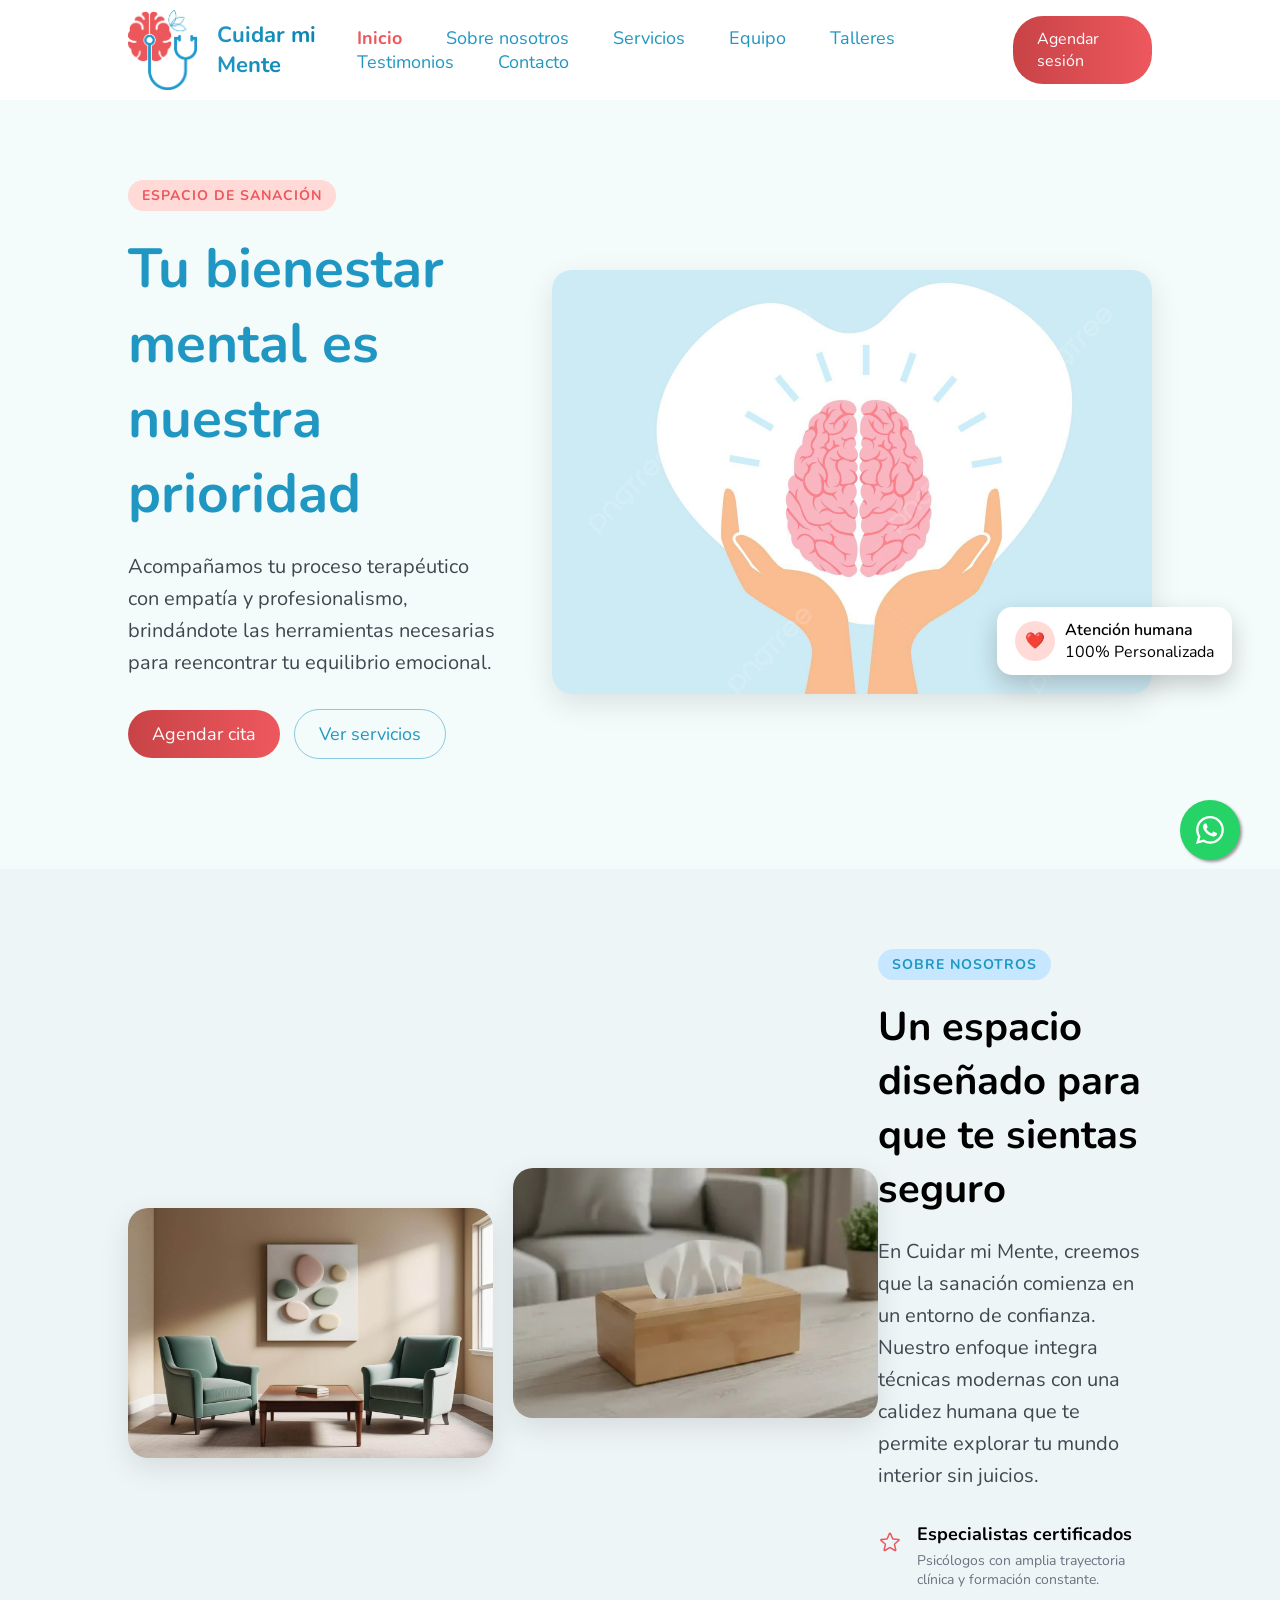
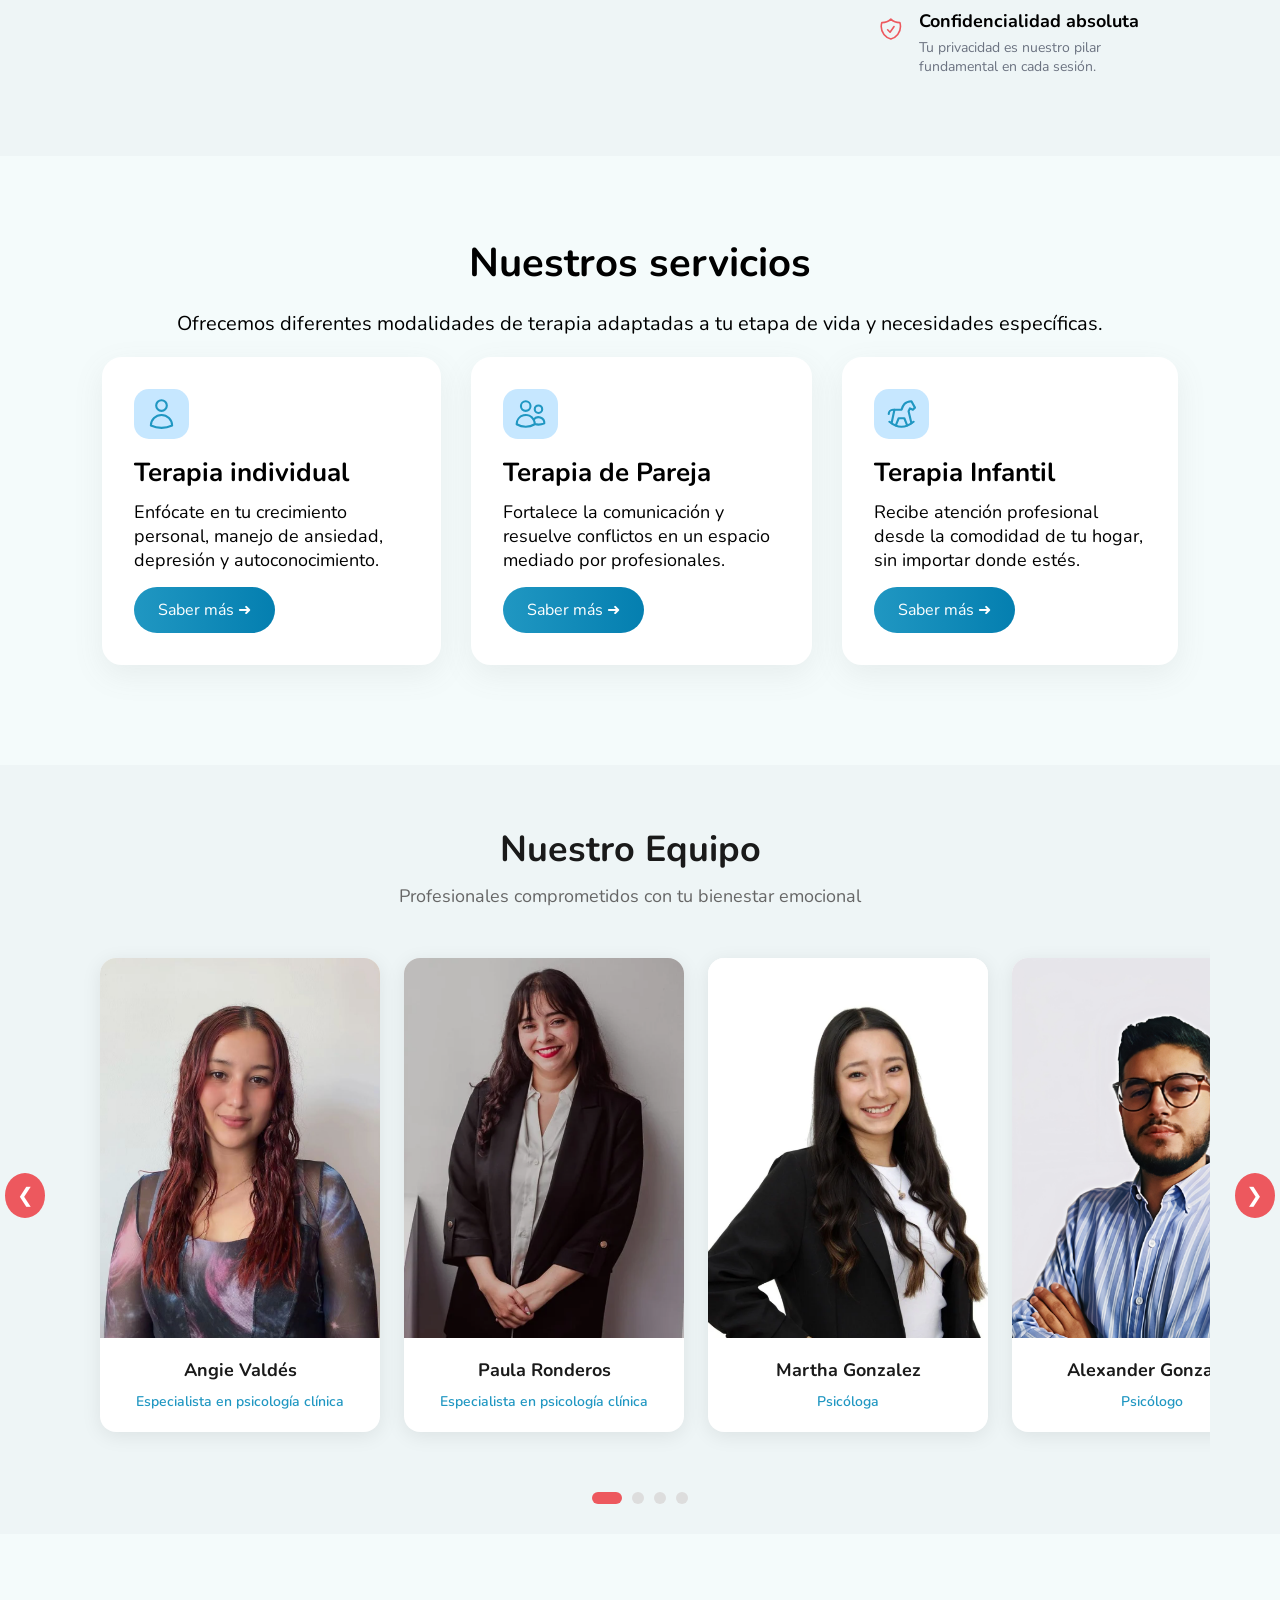
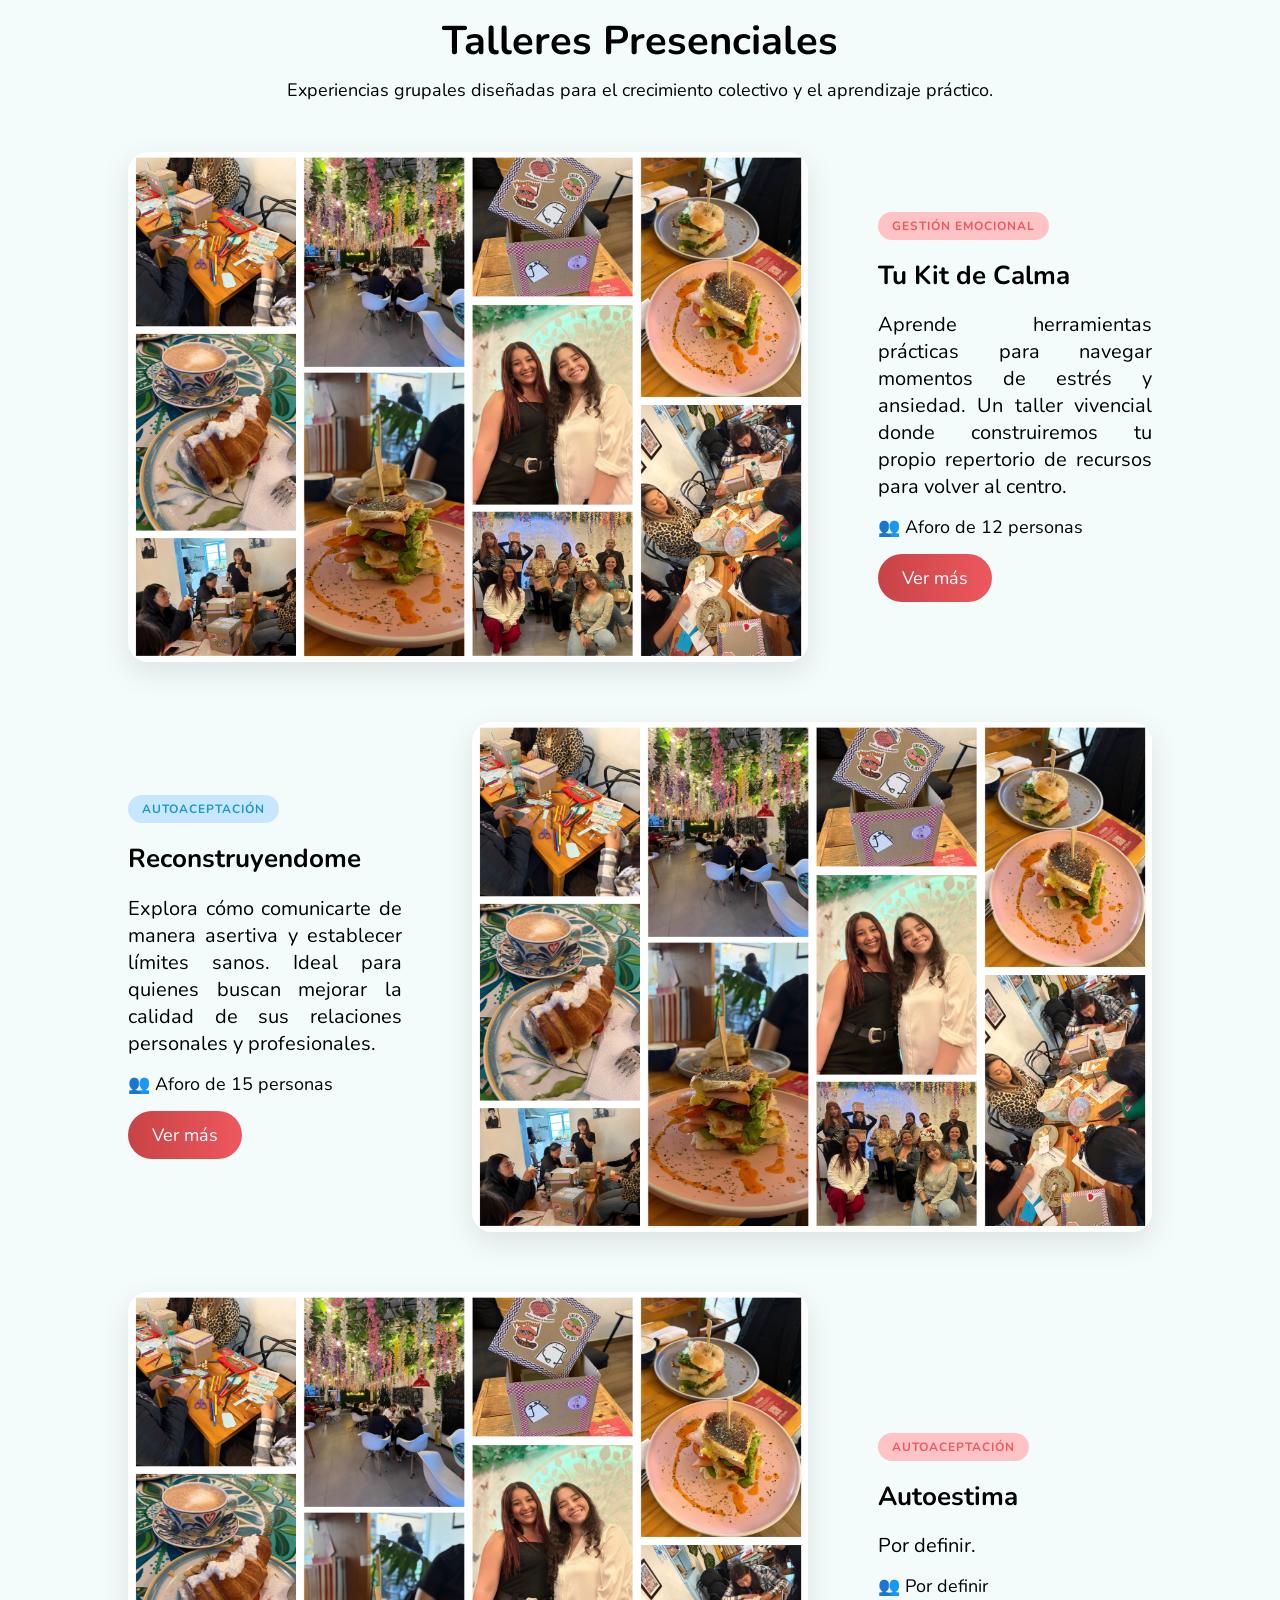
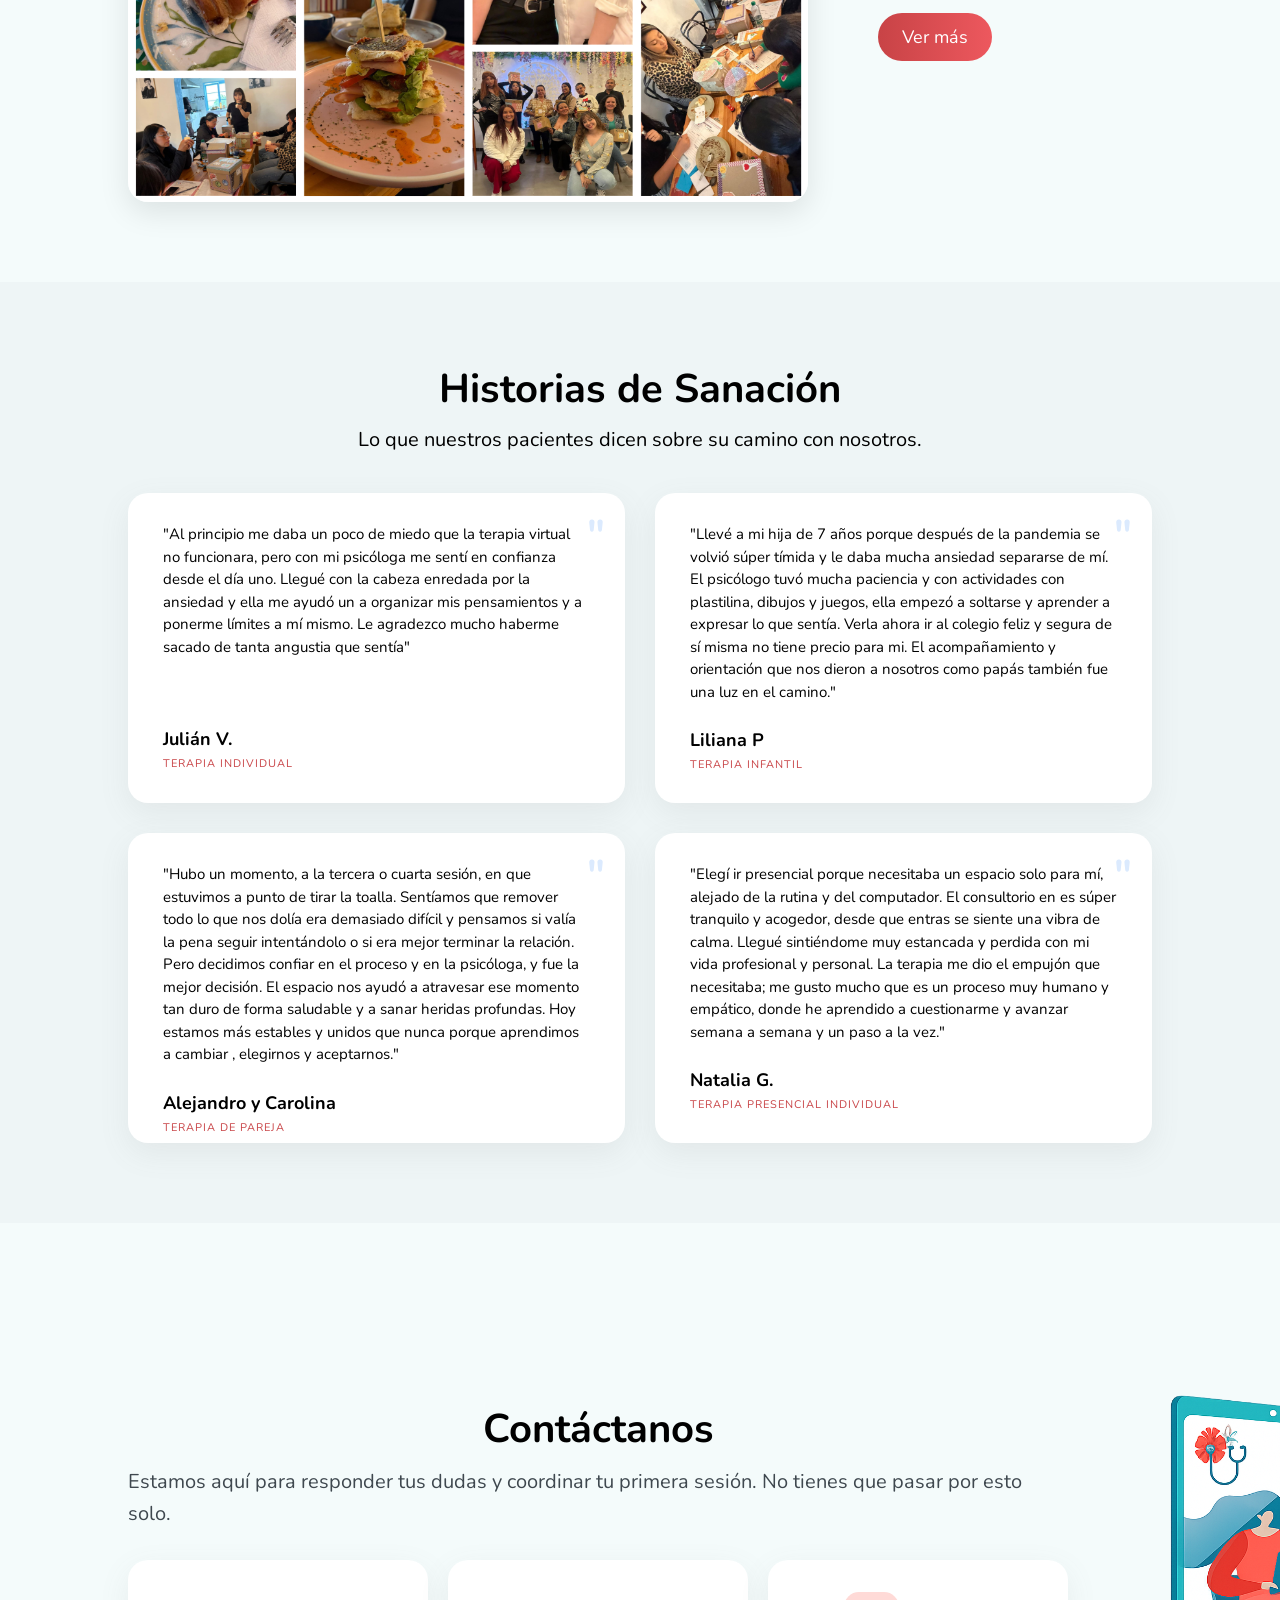
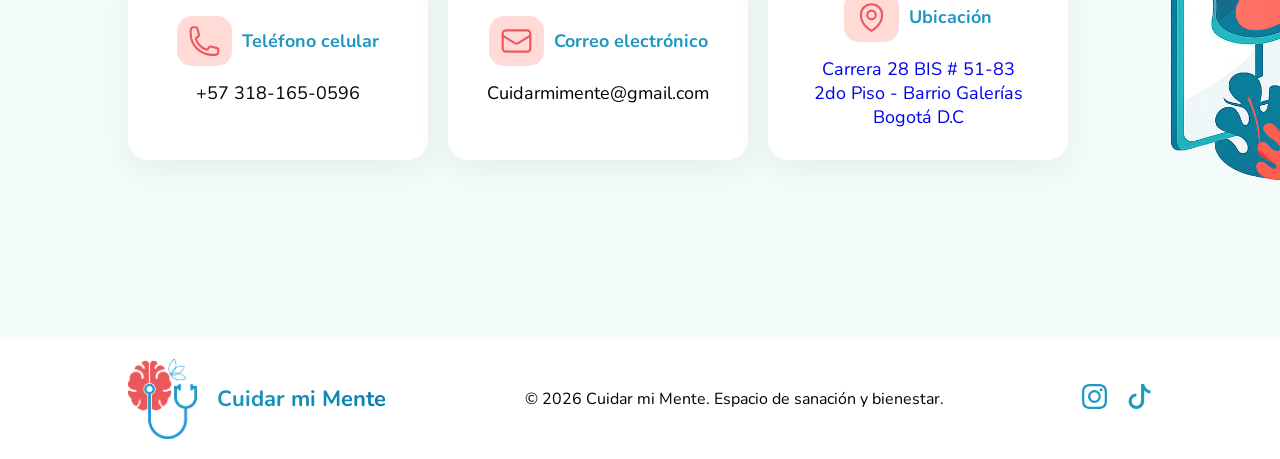
==== index.html @ fe4bf391 "Aplanar estructura de carpetas para despliegue en Netlify" ====
<!doctype html>
<html lang="es">
  <head>
    <meta charset="UTF-8" />
    <meta name="viewport" content="width=device-width, initial-scale=1.0" />
    <meta
      name="description"
      content="Cuidar Mi Mente - Espacio de sanación y bienestar psicológico en Bogotá. Terapia individual, de pareja y online. Talleres presenciales para gestión emocional."
    />
    <meta
      name="keywords"
      content="psicología, terapia, salud mental, bienestar emocional, Bogotá, terapia online, terapia de pareja"
    />
    <meta property="og:title" content="Cuidar Mi Mente - Tu bienestar mental es nuestra prioridad" />
    <meta
      property="og:description"
      content="Acompañamos tu proceso terapéutico con empatía y profesionalismo. Terapia individual, de pareja y online."
    />
    <meta property="og:image" content="img/imagen-inicio-4.png" />
    <title>Cuidar Mi Mente</title>
    <link rel="preconnect" href="https://fonts.googleapis.com" />
    <link rel="preconnect" href="https://fonts.gstatic.com" crossorigin />
    <link
      href="https://fonts.googleapis.com/css2?family=Nunito:ital,wght@0,200..1000;1,200..1000&display=swap"
      rel="stylesheet"
    />
    <link rel="stylesheet" href="css/styles.css" />
  </head>
  <body>
    <!-- BOTON WHATSAPP -->
    <a
      href="https://api.whatsapp.com/send?phone=+57 318-165-0596&text=Hola, me gustaria obtener más información sobre..."
      class="float pulse"
      target="_blank"
      rel="noopener noreferrer"
    >
      <svg
        xmlns="http://www.w3.org/2000/svg"
        width="28"
        height="28"
        fill="currentColor"
        class="my-float"
        viewBox="0 0 16 16"
      >
        <path
          d="M13.601 2.326A7.85 7.85 0 0 0 7.994 0C3.627 0 .068 3.558.068 7.925c0 1.399.366 2.76 1.057 3.965L0 16l4.204-1.102a7.9 7.9 0 0 0 3.79.965h.004c4.368 0 7.926-3.558 7.926-7.93A7.9 7.9 0 0 0 13.6 2.326zM7.994 14.521a6.57 6.57 0 0 1-3.356-.92l-.24-.144-2.494.654.666-2.433-.156-.251a6.56 6.56 0 0 1-1.007-3.505c0-3.626 2.957-6.584 6.591-6.584a6.56 6.56 0 0 1 4.66 1.931 6.56 6.56 0 0 1 1.928 4.66c-.004 3.639-2.961 6.592-6.592 6.592zm3.615-4.934c-.197-.099-1.17-.578-1.353-.646-.182-.065-.315-.099-.445.099-.133.197-.513.646-.627.775-.114.133-.232.148-.43.05-.197-.1-.836-.308-1.592-.985-.59-.525-.985-1.175-1.103-1.372-.114-.198-.011-.304.088-.403.087-.088.197-.232.296-.346.1-.114.133-.198.198-.33.065-.134.034-.248-.015-.347-.05-.099-.445-1.076-.612-1.47-.16-.389-.323-.335-.445-.34l-.38-.007c-.133 0-.348.048-.53.248-.182.198-.694.678-.694 1.654 0 .976.712 1.916.81 2.049.098.133 1.394 2.132 3.383 2.992.47.205.84.326 1.129.418.475.152.904.129 1.246.078.38-.058 1.171-.48 1.338-.943.164-.464.164-.86.114-.943-.049-.084-.182-.133-.379-.232z"
        />
      </svg>
    </a>

    <!-- HEADER -->
    <header>
      <div class="header-logo">
        <img src="img/Log color F Sl.png" alt="Cuidar Mi Mente" />
        <h1>Cuidar mi Mente</h1>
      </div>

      <nav>
        <ul class="nav-links" id="navLinks">
          <li><a href="#inicio">Inicio</a></li>
          <li><a href="#aboutUs">Sobre nosotros</a></li>
          <li><a href="#nuestros-servicios">Servicios</a></li>
          <li><a href="#profesionales">Equipo</a></li>
          <li><a href="#talleres">Talleres</a></li>
          <li><a href="#testimonios">Testimonios</a></li>
          <li><a href="#contactanos">Contacto</a></li>
        </ul>
      </nav>

      <a
        href="https://api.whatsapp.com/send?phone=+57 318-165-0596&text=Hola, me gustaria agendar una sesión."
        class="header-btn btn-action"
        >Agendar sesión</a
      >
      <button class="menu-toggle" id="menuToggle" aria-label="Abrir menú">
        <span></span>
        <span></span>
        <span></span>
      </button>
    </header>

    <!-- INICIO -->
    <section id="inicio">
      <div class="contenido-inicio">
        <h3>ESPACIO DE SANACIÓN</h3>
        <h1 class="titulo-inicio">Tu bienestar mental es nuestra prioridad</h1>
        <p class="descripcion-inicio">
          Acompañamos tu proceso terapéutico con empatía y profesionalismo, brindándote las herramientas necesarias para
          reencontrar tu equilibrio emocional.
        </p>

        <div class="botones-inicio">
          <a href="#contactanos" class="btn-action">Agendar cita</a>
          <a href="#nuestros-servicios" class="btn-action">Ver servicios</a>
        </div>
      </div>

      <div class="imagen-container">
        <img src="img/imagen-inicio-4.png" />
        <div class="carta-flotante">
          <div class="icono-inicio">❤️</div>
          <div>
            <p class="titulo-card">Atención humana</p>
            <span>100% Personalizada</span>
          </div>
        </div>
      </div>
    </section>

    <!-- SOBRE NOSOTROS -->
    <section id="aboutUs">
      <div class="imagenes-aboutUs">
        <img src="img/imagen-sobre-nosotros.jpg" alt="Sobre nosotros 1" loading="lazy" />
        <img src="img/imagen-sobre-nosotros-2.webp" alt="Sobre nosotros 2" loading="lazy" />
      </div>
      <div class="contenido-aboutUs">
        <h3>SOBRE NOSOTROS</h3>
        <h1 class="titulo-aboutUs">Un espacio diseñado para que te sientas seguro</h1>
        <p class="descripcion-aboutUs">
          En Cuidar mi Mente, creemos que la sanación comienza en un entorno de confianza. Nuestro enfoque integra
          técnicas modernas con una calidez humana que te permite explorar tu mundo interior sin juicios.
        </p>
        <div class="logos-aboutUs">
          <div class="descripcion-logos-aboutUs">
            <svg
              xmlns="http://www.w3.org/2000/svg"
              fill="none"
              viewBox="0 0 24 24"
              stroke-width="1.5"
              stroke="currentColor"
              class="size-6"
            >
              <path
                stroke-linecap="round"
                stroke-linejoin="round"
                d="M11.48 3.499a.562.562 0 0 1 1.04 0l2.125 5.111a.563.563 0 0 0 .475.345l5.518.442c.499.04.701.663.321.988l-4.204 3.602a.563.563 0 0 0-.182.557l1.285 5.385a.562.562 0 0 1-.84.61l-4.725-2.885a.562.562 0 0 0-.586 0L6.982 20.54a.562.562 0 0 1-.84-.61l1.285-5.386a.562.562 0 0 0-.182-.557l-4.204-3.602a.562.562 0 0 1 .321-.988l5.518-.442a.563.563 0 0 0 .475-.345L11.48 3.5Z"
              />
            </svg>
            <div>
              <h2>Especialistas certificados</h2>
              <p>Psicólogos con amplia trayectoria clínica y formación constante.</p>
            </div>
          </div>

          <div class="descripcion-logos-aboutUs">
            <svg
              xmlns="http://www.w3.org/2000/svg"
              fill="none"
              viewBox="0 0 24 24"
              stroke-width="1.5"
              stroke="currentColor"
              class="size-6"
            >
              <path
                stroke-linecap="round"
                stroke-linejoin="round"
                d="M9 12.75 11.25 15 15 9.75m-3-7.036A11.959 11.959 0 0 1 3.598 6 11.99 11.99 0 0 0 3 9.749c0 5.592 3.824 10.29 9 11.623 5.176-1.332 9-6.03 9-11.622 0-1.31-.21-2.571-.598-3.751h-.152c-3.196 0-6.1-1.248-8.25-3.285Z"
              />
            </svg>
            <div>
              <h2>Confidencialidad absoluta</h2>
              <p>Tu privacidad es nuestro pilar fundamental en cada sesión.</p>
            </div>
          </div>
        </div>
      </div>
    </section>

    <!-- NUESTROS SERVICIOS -->
    <section id="nuestros-servicios">
      <h3>Nuestros servicios</h3>
      <p class="descripcion-nuestros-srv">
        Ofrecemos diferentes modalidades de terapia adaptadas a tu etapa de vida y necesidades específicas.
      </p>
      <div class="tarjetas-container">
        <!-- TARJETA 1 -->
        <div class="tarjetas-servicios">
          <svg
            xmlns="http://www.w3.org/2000/svg"
            fill="none"
            viewBox="0 0 24 24"
            stroke-width="1.5"
            stroke="currentColor"
            class="size-6"
          >
            <path
              stroke-linecap="round"
              stroke-linejoin="round"
              d="M15.75 6a3.75 3.75 0 1 1-7.5 0 3.75 3.75 0 0 1 7.5 0ZM4.501 20.118a7.5 7.5 0 0 1 14.998 0A17.933 17.933 0 0 1 12 21.75c-2.676 0-5.216-.584-7.499-1.632Z"
            />
          </svg>
          <h2>Terapia individual</h2>
          <p>Enfócate en tu crecimiento personal, manejo de ansiedad, depresión y autoconocimiento.</p>
          <button
            class="btn-servicio"
            data-titulo="Terapia Individual"
            data-icono="persona"
            data-descripcion="Cuidar de ti no tiene que ser un proceso misterioso ni aburrido. Si sientes que la ansiedad, la depresión, un duelo, una ruptura, dudas con tu autoestima u otros aspectos de tu vida están pesando más de la cuenta, aquí estamos para hacer equipo. Diseñamos un proceso 100% a tu medida, adaptando cada sesión a lo que realmente necesitas hoy para avanzar con tranquilidad y seguridad."
            data-infosesiones="<i><strong>Información de las sesiones:</strong> La atención virtual se realiza por videollamada a través de un link enviado previamente por el profesional, mientras que las citas presenciales tienen lugar en nuestro consultorio ubicado en Bogotá, sector Galerías. Cada sesión tiene una duración de 45 minutos a una hora, adaptándose siempre al ritmo y la dinámica del niño."
            data-beneficios=" Sesiones personalizadas de 50 minutos, Herramientas para manejo de ansiedad y depresión, Espacio seguro sin juicio, Seguimiento entre sesiones, Orientación vocacional y de vida"
            data-btncita="https://api.whatsapp.com/send?phone=+57 318-165-0596&text=Hola, me gustaría agendar sesión de terapia individual."
          >
            Saber más ➜
          </button>
        </div>
        <!-- TARJETA 2 -->
        <div class="tarjetas-servicios">
          <svg
            xmlns="http://www.w3.org/2000/svg"
            fill="none"
            viewBox="0 0 24 24"
            stroke-width="1.5"
            stroke="currentColor"
            class="size-6"
          >
            <path
              stroke-linecap="round"
              stroke-linejoin="round"
              d="M15 19.128a9.38 9.38 0 0 0 2.625.372 9.337 9.337 0 0 0 4.121-.952 4.125 4.125 0 0 0-7.533-2.493M15 19.128v-.003c0-1.113-.285-2.16-.786-3.07M15 19.128v.106A12.318 12.318 0 0 1 8.624 21c-2.331 0-4.512-.645-6.374-1.766l-.001-.109a6.375 6.375 0 0 1 11.964-3.07M12 6.375a3.375 3.375 0 1 1-6.75 0 3.375 3.375 0 0 1 6.75 0Zm8.25 2.25a2.625 2.625 0 1 1-5.25 0 2.625 2.625 0 0 1 5.25 0Z"
            />
          </svg>
          <h2>Terapia de Pareja</h2>
          <p>Fortalece la comunicación y resuelve conflictos en un espacio mediado por profesionales.</p>
          <button
            class="btn-servicio"
            data-titulo="Terapia de Pareja"
            data-icono="pareja"
            data-descripcion="Mantener un vínculo sano es un trabajo diario, y es normal encontrarse con la monotonía, problemas de convivencia o baches en la comunicación. En este espacio los acompañamos a establecer límites sanos, crear nuevas rutinas y fortalecer su unión. Para cuidar la relación, también cuidamos de cada uno, por lo que incluimos sesiones individuales para trabajar esos aspectos personales que suman o restan en la dinámica de pareja."
            data-infosesiones="<i><strong>Información de las sesiones:</strong> La atención virtual se realiza por videollamada a través de un link enviado previamente por el profesional, mientras que las citas presenciales tienen lugar en nuestro consultorio ubicado en Bogotá, sector Galerías. Cada sesión tiene una duración de 45 minutos a una hora, adaptándose siempre al ritmo y la dinámica del niño."
            data-beneficios=" Sesiones conjuntas de 60 minutos, Técnicas de comunicación efectiva, Gestión de conflictos, Reconstrucción de confianza, Planes de acción personalizados"
            data-btncita="https://api.whatsapp.com/send?phone=+57 318-165-0596&text=Hola, me gustaría agendar sesión de terapia de pareja."
          >
            Saber más ➜
          </button>
        </div>
        <!-- TARJETA 3 -->
        <div class="tarjetas-servicios">
          <svg
            xmlns="http://www.w3.org/2000/svg"
            width="24"
            height="24"
            viewBox="0 0 24 24"
            fill="none"
            stroke="currentColor"
            stroke-width="1.5"
            stroke-linecap="round"
            stroke-linejoin="round"
            class="icon icon-tabler icons-tabler-outline icon-tabler-horse-toy"
          >
            <path stroke="none" d="M0 0h24v24H0z" fill="none" />
            <path d="M3.5 17.5c5.667 4.667 11.333 4.667 17 0" />
            <path d="M19 18.5l-2 -8.5l1 -2l2 1l1.5 -1.5l-2.5 -4.5c-5.052 .218 -5.99 3.133 -7 6h-6a3 3 0 0 0 -3 3" />
            <path d="M5 18.5l2 -9.5" />
            <path d="M8 20l2 -5h4l2 5" />
          </svg>
          <h2>Terapia Infantil</h2>
          <p>Recibe atención profesional desde la comodidad de tu hogar, sin importar donde estés.</p>
          <button
            class="btn-servicio"
            data-titulo="Terapia Infantil"
            data-icono="infantil"
            data-descripcion="Sabemos que criar no viene con instrucciones y que ver cambios en el ánimo o la conducta de tus hijos genera muchas dudas. Aquí ofrecemos un acompañamiento integral y cercano para ayudarles en sus procesos de adaptación y manejo de emociones. La gran diferencia es que no trabajamos con el niño de forma aislada: ustedes, como papás, son parte vital del equipo."
            data-infosesiones="<i><strong>Información de las sesiones:</strong> La atención virtual se realiza por videollamada a través de un link enviado previamente por el profesional, mientras que las citas presenciales tienen lugar en nuestro consultorio ubicado en Bogotá, sector Galerías. Cada sesión tiene una duración de 45 minutos a una hora, adaptándose siempre al ritmo y la dinámica del niño.</i>"
            data-beneficios=" Dificultades académicas, Dificultades en el comportamiento, Dificultades de aprendizaje, Habilidades sociales, Procesos de divorcio, Pautas de crianza positiva, Establecimiento de rutinas"
            data-btncita="https://api.whatsapp.com/send?phone=+57 318-165-0596&text=Hola, me gustaría agendar sesión de terapia infantil."
          >
            Saber más ➜
          </button>
        </div>
      </div>
    </section>

    <!-- POPUP SERVICIOS -->
    <div class="popup-servicios-overlay" id="popupServicios">
      <div class="contenido-popup-servicios">
        <button class="cerrar-popup-servicios" id="cerrarPopupServicios">✖</button>

        <div class="headerPopupServicios">
          <div class="popup-servicios-icono" id="popupServiciosIcono">
            <svg
              xmlns="http://www.w3.org/2000/svg"
              fill="none"
              viewBox="0 0 24 24"
              stroke-width="1.5"
              stroke="currentColor"
            >
              <path
                stroke-linecap="round"
                stroke-linejoin="round"
                d="M15.75 6a3.75 3.75 0 1 1-7.5 0 3.75 3.75 0 0 1 7.5 0ZM4.501 20.118a7.5 7.5 0 0 1 14.998 0A17.933 17.933 0 0 1 12 21.75c-2.676 0-5.216-.584-7.499-1.632Z"
              />
            </svg>
          </div>
          <h2 class="popup-servicios-titulo" id="popupServiciosTitulo">Título</h2>
        </div>

        <p class="popup-servicios-descripcion" id="popupServiciosDescripcion"></p>

        <div class="footerPopupServicios">
          <div class="popup-servicios-beneficios">
            <h4>¿Qué incluye este servicio?</h4>
            <ul id="popupServiciosBeneficios"></ul>
          </div>
          <div class="containerRight">
            <div class="infoSesionesContainer">
              <p class="popup-servicios-infosesiones" id="popupServiciosinfosesiones"></p>
            </div>
            <div class="agendarCitaContainer">
              <button class="popup-servicios-btn" id="popupServiciosBoton">Agendar cita</button>
            </div>
          </div>
        </div>
      </div>
    </div>

    <!-- PROFESIONALES -->
    <section id="profesionales">
      <div class="header-profesionales">
        <h3>Nuestro Equipo</h3>
        <p>Profesionales comprometidos con tu bienestar emocional</p>
      </div>
      <div class="carrusel-profesionales">
        <button class="carrusel-btn prev-btn" aria-label="Anterior">❮</button>
        <div class="carrusel-container">
          <div class="carrusel-track">
            <!-- Profesional 1 -->
            <div class="card-profesional" data-profesional="1">
              <div class="card-profesional-img">
                <img src="img/profesionales/foto-angie.jpeg" alt="Angie Fernanda Valdés Martínez" />
              </div>
              <div class="card-profesional-info">
                <h4>Angie Valdés</h4>
                <span class="cargo-profesional">Especialista en psicología clínica</span>
              </div>
            </div>
            <!-- Profesional 2 -->
            <div class="card-profesional" data-profesional="2">
              <div class="card-profesional-img">
                <img src="img/profesionales/foto-paula.png" alt="Profesional 2" />
              </div>
              <div class="card-profesional-info">
                <h4>Paula Ronderos</h4>
                <span class="cargo-profesional">Especialista en psicología clínica</span>
              </div>
            </div>
            <!-- Profesional 3 -->
            <div class="card-profesional" data-profesional="3">
              <div class="card-profesional-img">
                <img src="img/profesionales/foto-martha.png" alt="Profesional 3" />
              </div>
              <div class="card-profesional-info">
                <h4>Martha Gonzalez</h4>
                <span class="cargo-profesional">Psicóloga</span>
              </div>
            </div>
            <!-- Profesional 4 -->
            <div class="card-profesional" data-profesional="4">
              <div class="card-profesional-img">
                <img src="img/profesionales/foto-alexander.png" alt="Profesional 4" />
              </div>
              <div class="card-profesional-info">
                <h4>Alexander Gonzalez</h4>
                <span class="cargo-profesional">Psicólogo</span>
              </div>
            </div>
            <!-- Profesional 5 -->
            <div class="card-profesional" data-profesional="5">
              <div class="card-profesional-img">
                <img src="img/profesionales/foto-diana.jpeg" alt="Profesional 5" />
              </div>
              <div class="card-profesional-info">
                <h4>Diana Cortés</h4>
                <span class="cargo-profesional">Psicóloga</span>
              </div>
            </div>
            <!-- Profesional 6 -->
            <div class="card-profesional" data-profesional="6">
              <div class="card-profesional-img">
                <img src="img/profesionales/foto-marcela.jpeg" alt="Profesional 6" />
              </div>
              <div class="card-profesional-info">
                <h4>Marcela Tamayo</h4>
                <span class="cargo-profesional">Psicóloga</span>
              </div>
            </div>
            <!-- Profesional 7 -->
            <div class="card-profesional" data-profesional="7">
              <div class="card-profesional-img">
                <img src="img/profesionales/foto-laura.jpeg" alt="Profesional 7" />
              </div>
              <div class="card-profesional-info">
                <h4>Laura Guevara</h4>
                <span class="cargo-profesional">Psicóloga</span>
              </div>
            </div>
          </div>
        </div>
        <button class="carrusel-btn next-btn" aria-label="Siguiente">❯</button>
      </div>
      <div class="carrusel-indicadores">
        <span class="indicador active"></span>
        <span class="indicador"></span>
        <span class="indicador"></span>
        <span class="indicador"></span>
      </div>
    </section>

    <!-- POPUP PROFESIONAL -->
    <div class="popup-profesional-overlay" id="popupProfesional">
      <div class="popup-profesional-contenido">
        <button class="cerrar-popup-profesional" id="cerrarPopupProfesional">✖</button>

        <div class="popup-profesional-grid">
          <!-- Foto profesional -->
          <div class="popup-profesional-foto">
            <img src="" alt="Profesional" id="popupProfesionalImg" />
          </div>
          <!-- contenido profesional -->
          <div class="popup-profesional-datos">
            <h2 id="popupProfesionalNombre">Nombre del Profesional</h2>
            <span class="popup-profesional-cargo" id="popupProfesionalCargo">Especialista en psicología clínica</span>
            <div class="popup-profesional-info-grid">
              <div class="info-box">
                <h4>Experiencia</h4>
                <p id="popupProfesionalExperiencia">5 años de experiencia</p>
              </div>
              <div class="info-box">
                <h4>Público</h4>
                <p id="popupProfesionalPublico">Adultos, adolescentes y parejas</p>
              </div>
              <div class="info-box">
                <h4>Especialidades</h4>
                <p id="popupProfesionalEspecialidades">
                  Ansiedad, depresión, duelo, autoestima, regulación emocional, habilidades sociales, entre otros.
                </p>
              </div>
            </div>
            <div class="popup-profesional-enfoque">
              <h4>Cuento con formación en:</h4>
              <p id="popupProfesionalEnfoque">
                El enfoque cognitivo-conductual, basado en la identificación y flexibilización de patrones de
                pensamiento disfuncionales, así como en la modificación de conductas que interfieren con tu bienestar.
              </p>
            </div>
            <div class="popup-profesional-prioridad">
              <h4>Mi prioridad es:</h4>
              <p id="popupProfesionalPrioridad">
                Ofrecerte un espacio seguro, donde puedas compartir, explorar y comprender tus emociones. Junt@s
                trabajaremos en el fortalecimiento de habilidades que te ayuden a atravesar tus desafíos y a tomar
                decisiones alineadas con las áreas valiosas de tu vida.
              </p>
            </div>
            <button class="popup-profesional-btn" id="popupProfesionalBoton">Agendar cita</button>
          </div>
        </div>
      </div>
    </div>

    <!-- TALLERES -->
    <section id="talleres">
      <div class="header-talleres">
        <h3>Talleres Presenciales</h3>
        <p>Experiencias grupales diseñadas para el crecimiento colectivo y el aprendizaje práctico.</p>
      </div>

      <div class="talleres-container">
        <!-- BLOQUE 1 -->
        <div class="taller">
          <div class="taller-img">
            <img src="img/img-taller-kit-de-calma-2.png" alt="" />
          </div>

          <div class="taller-info">
            <span class="tag">Gestión emocional</span>
            <h2>Tu Kit de Calma</h2>
            <p>
              Aprende herramientas prácticas para navegar momentos de estrés y ansiedad. Un taller vivencial donde
              construiremos tu propio repertorio de recursos para volver al centro.
            </p>

            <div class="taller-aforo">
              <p>👥 Aforo de 12 personas</p>
            </div>

            <button class="btn-ver-mas" data-id="1">Ver más</button>
          </div>
        </div>

        <!-- BLOQUE 2 -->
        <div class="taller reverse">
          <div class="taller-img">
            <img src="img/img-taller-kit-de-calma-2.png" alt="" />
          </div>

          <div class="taller-info">
            <span class="tag blue">Autoaceptación</span>
            <h2>Reconstruyendome</h2>
            <p>
              Explora cómo comunicarte de manera asertiva y establecer límites sanos. Ideal para quienes buscan mejorar
              la calidad de sus relaciones personales y profesionales.
            </p>

            <div class="taller-aforo">
              <p>👥 Aforo de 15 personas</p>
            </div>

            <button class="btn-ver-mas" data-id="2">Ver más</button>
          </div>
        </div>

        <!-- BLOQUE 3 -->
        <div class="taller">
          <div class="taller-img">
            <img src="img/img-taller-kit-de-calma-2.png" alt="" />
          </div>

          <div class="taller-info">
            <span class="tag">Autoaceptación</span>
            <h2>Autoestima</h2>
            <p>Por definir.</p>

            <div class="taller-aforo">
              <p>👥 Por definir</p>
            </div>

            <button class="btn-ver-mas" data-id="3">Ver más</button>
          </div>
        </div>
      </div>
    </section>

    <!-- POP UP TALLERES-->
    <div class="popup-overlay" id="popup">
      <div class="contenido-popup">
        <!-- izquierda -->
        <div class="popup-info">
          <span class="badge">TALLER ESPECIAL</span>
          <h2 id="popupTitulo">Título</h2>
          <p id="popupDescripcion"></p>

          <div class="popup-detalles">
            <div>
              <strong>📍Lugar</strong>
              <p id="popupLugar"></p>
            </div>
            <div>
              <strong>📅Fecha</strong>
              <p id="popupFecha"></p>
            </div>
            <div>
              <strong>⏰Hora</strong>
              <p id="popupHora"></p>
            </div>
            <div>
              <strong>👥Aforo</strong>
              <p id="popupAforo"></p>
            </div>
            <div>
              <strong>💰Valor</strong>
              <p id="popupPrecio"></p>
            </div>
          </div>

          <div class="incluye">
            <h4>¿Qué incluye este taller?</h4>
            <ul id="popupIncluye"></ul>
          </div>
        </div>
        <!-- derecha -->
        <div class="popup-img">
          <!-- btn cerrar -->
          <button class="cerrar-popup" id="cerrarPopup">✖</button>
          <img id="popupImagen" />
          <div class="overlay-texto">
            <p>Un momento de pausa para tu mente.</p>
          </div>
        </div>
      </div>
    </div>

    <!-- TESTIMONIOS -->
    <section id="testimonios">
      <div class="header-testimonios">
        <div>
          <h3 class="titulo-testimonios">Historias de Sanación</h3>
          <p class="desc-testimonios">Lo que nuestros pacientes dicen sobre su camino con nosotros.</p>
        </div>
      </div>

      <div class="testimonios-container">
        <!-- TARJETA 1 -->
        <div class="tarjeta-testimonios">
          <div class="comillas">"</div>
          <p class="texto-testimonio">
            "Al principio me daba un poco de miedo que la terapia virtual no funcionara, pero con mi psicóloga me sentí
            en confianza desde el día uno. Llegué con la cabeza enredada por la ansiedad y ella me ayudó un a organizar
            mis pensamientos y a ponerme límites a mí mismo. Le agradezco mucho haberme sacado de tanta angustia que
            sentía"
          </p>
          <div class="usuario">
            <div>
              <h3>Julián V.</h3>
              <span>Terapia Individual</span>
            </div>
          </div>
        </div>
        <!-- TARJETA 2 -->
        <div class="tarjeta-testimonios">
          <div class="comillas">"</div>
          <p class="texto-testimonio">
            "Llevé a mi hija de 7 años porque después de la pandemia se volvió súper tímida y le daba mucha ansiedad
            separarse de mí. El psicólogo tuvó mucha paciencia y con actividades con plastilina, dibujos y juegos, ella
            empezó a soltarse y aprender a expresar lo que sentía. Verla ahora ir al colegio feliz y segura de sí misma
            no tiene precio para mi. El acompañamiento y orientación que nos dieron a nosotros como papás también fue
            una luz en el camino."
          </p>
          <div class="usuario">
            <div>
              <h3>Liliana P</h3>
              <span>Terapia Infantil</span>
            </div>
          </div>
        </div>
        <!-- TARJETA 3 -->
        <div class="tarjeta-testimonios">
          <div class="comillas">"</div>
          <p class="texto-testimonio">
            "Hubo un momento, a la tercera o cuarta sesión, en que estuvimos a punto de tirar la toalla. Sentíamos que
            remover todo lo que nos dolía era demasiado difícil y pensamos si valía la pena seguir intentándolo o si era
            mejor terminar la relación. Pero decidimos confiar en el proceso y en la psicóloga, y fue la mejor decisión.
            El espacio nos ayudó a atravesar ese momento tan duro de forma saludable y a sanar heridas profundas. Hoy
            estamos más estables y unidos que nunca porque aprendimos a cambiar , elegirnos y aceptarnos."
          </p>
          <div class="usuario">
            <div>
              <h3>Alejandro y Carolina</h3>
              <span>Terapia de Pareja</span>
            </div>
          </div>
        </div>
        <!-- TARJETA 4 -->
        <div class="tarjeta-testimonios">
          <div class="comillas">"</div>
          <p class="texto-testimonio">
            "Elegí ir presencial porque necesitaba un espacio solo para mí, alejado de la rutina y del computador. El
            consultorio en es súper tranquilo y acogedor, desde que entras se siente una vibra de calma. Llegué
            sintiéndome muy estancada y perdida con mi vida profesional y personal. La terapia me dio el empujón que
            necesitaba; me gusto mucho que es un proceso muy humano y empático, donde he aprendido a cuestionarme y
            avanzar semana a semana y un paso a la vez."
          </p>
          <div class="usuario">
            <div>
              <h3>Natalia G.</h3>
              <span>Terapia Presencial Individual</span>
            </div>
          </div>
        </div>
      </div>
    </section>

    <!-- CONTACTANOS -->
    <section id="contactanos">
      <div class="contenido-contactanos">
        <h3>Contáctanos</h3>
        <p class="desc-contactanos">
          Estamos aquí para responder tus dudas y coordinar tu primera sesión. No tienes que pasar por esto solo.
        </p>

        <div class="contactos-container">
          <div class="tarjeta-contacto">
            <div class="logo-contacto">
              <div class="header-contacto">
                <svg
                  xmlns="http://www.w3.org/2000/svg"
                  fill="none"
                  viewBox="0 0 24 24"
                  stroke-width="1.5"
                  stroke="currentColor"
                  class="size-6"
                >
                  <path
                    stroke-linecap="round"
                    stroke-linejoin="round"
                    d="M2.25 6.75c0 8.284 6.716 15 15 15h2.25a2.25 2.25 0 0 0 2.25-2.25v-1.372c0-.516-.351-.966-.852-1.091l-4.423-1.106c-.44-.11-.902.055-1.173.417l-.97 1.293c-.282.376-.769.542-1.21.38a12.035 12.035 0 0 1-7.143-7.143c-.162-.441.004-.928.38-1.21l1.293-.97c.363-.271.527-.734.417-1.173L6.963 3.102a1.125 1.125 0 0 0-1.091-.852H4.5A2.25 2.25 0 0 0 2.25 4.5v2.25Z"
                  />
                </svg>
                <h1 class="titulo-contacto">Teléfono celular</h1>
              </div>

              <p>+57 318-165-0596</p>
            </div>
          </div>

          <div class="tarjeta-contacto">
            <div class="logo-contacto">
              <div class="header-contacto">
                <svg
                  xmlns="http://www.w3.org/2000/svg"
                  fill="none"
                  viewBox="0 0 24 24"
                  stroke-width="1.5"
                  stroke="currentColor"
                  class="size-6"
                >
                  <path
                    stroke-linecap="round"
                    stroke-linejoin="round"
                    d="M21.75 6.75v10.5a2.25 2.25 0 0 1-2.25 2.25h-15a2.25 2.25 0 0 1-2.25-2.25V6.75m19.5 0A2.25 2.25 0 0 0 19.5 4.5h-15a2.25 2.25 0 0 0-2.25 2.25m19.5 0v.243a2.25 2.25 0 0 1-1.07 1.916l-7.5 4.615a2.25 2.25 0 0 1-2.36 0L3.32 8.91a2.25 2.25 0 0 1-1.07-1.916V6.75"
                  />
                </svg>
                <h1 class="titulo-contacto">Correo electrónico</h1>
              </div>

              <p>Cuidarmimente@gmail.com</p>
            </div>
          </div>

          <div class="tarjeta-contacto">
            <a href="https://maps.app.goo.gl/qMhPTQzA1jyXfY2R7?g_st=aw" target="_blank" rel="noopener noreferrer">
              <div class="logo-contacto">
                <div class="header-contacto">
                  <svg
                    xmlns="http://www.w3.org/2000/svg"
                    fill="none"
                    viewBox="0 0 24 24"
                    stroke-width="1.5"
                    stroke="currentColor"
                    class="size-6"
                  >
                    <path stroke-linecap="round" stroke-linejoin="round" d="M15 10.5a3 3 0 1 1-6 0 3 3 0 0 1 6 0Z" />
                    <path
                      stroke-linecap="round"
                      stroke-linejoin="round"
                      d="M19.5 10.5c0 7.142-7.5 11.25-7.5 11.25S4.5 17.642 4.5 10.5a7.5 7.5 0 1 1 15 0Z"
                    />
                  </svg>
                  <h1 class="titulo-contacto">Ubicación</h1>
                </div>

                <p>
                  Carrera 28 BIS # 51-83 <br />
                  2do Piso - Barrio Galerías <br />Bogotá D.C
                </p>
              </div>
            </a>
          </div>
        </div>
      </div>

      <div class="imagen-contactanos">
        <img src="img/imagen-contactanos-3.png" />
      </div>
    </section>

    <!-- FOOTER -->
    <footer>
      <div class="footer-logo">
        <img src="img/Log color F Sl.png" alt="Cuidar Mi Mente" />
        <h1>Cuidar mi Mente</h1>
      </div>
      <nav>© 2026 Cuidar mi Mente. Espacio de sanación y bienestar.</nav>

      <div class="socialMedia-footer">
        <a href="https://www.instagram.com/cuidarmimente/" target="_blank" rel="noopener noreferrer">
          <svg
            xmlns="http://www.w3.org/2000/svg"
            width="16"
            height="16"
            fill="currentColor"
            class="bi bi-instagram"
            viewBox="0 0 16 16"
          >
            <path
              d="M8 0C5.829 0 5.556.01 4.703.048 3.85.088 3.269.222 2.76.42a3.9 3.9 0 0 0-1.417.923A3.9 3.9 0 0 0 .42 2.76C.222 3.268.087 3.85.048 4.7.01 5.555 0 5.827 0 8.001c0 2.172.01 2.444.048 3.297.04.852.174 1.433.372 1.942.205.526.478.972.923 1.417.444.445.89.719 1.416.923.51.198 1.09.333 1.942.372C5.555 15.99 5.827 16 8 16s2.444-.01 3.298-.048c.851-.04 1.434-.174 1.943-.372a3.9 3.9 0 0 0 1.416-.923c.445-.445.718-.891.923-1.417.197-.509.332-1.09.372-1.942C15.99 10.445 16 10.173 16 8s-.01-2.445-.048-3.299c-.04-.851-.175-1.433-.372-1.941a3.9 3.9 0 0 0-.923-1.417A3.9 3.9 0 0 0 13.24.42c-.51-.198-1.092-.333-1.943-.372C10.443.01 10.172 0 7.998 0zm-.717 1.442h.718c2.136 0 2.389.007 3.232.046.78.035 1.204.166 1.486.275.373.145.64.319.92.599s.453.546.598.92c.11.281.24.705.275 1.485.039.843.047 1.096.047 3.231s-.008 2.389-.047 3.232c-.035.78-.166 1.203-.275 1.485a2.5 2.5 0 0 1-.599.919c-.28.28-.546.453-.92.598-.28.11-.704.24-1.485.276-.843.038-1.096.047-3.232.047s-2.39-.009-3.233-.047c-.78-.036-1.203-.166-1.485-.276a2.5 2.5 0 0 1-.92-.598 2.5 2.5 0 0 1-.6-.92c-.109-.281-.24-.705-.275-1.485-.038-.843-.046-1.096-.046-3.233s.008-2.388.046-3.231c.036-.78.166-1.204.276-1.486.145-.373.319-.64.599-.92s.546-.453.92-.598c.282-.11.705-.24 1.485-.276.738-.034 1.024-.044 2.515-.045zm4.988 1.328a.96.96 0 1 0 0 1.92.96.96 0 0 0 0-1.92m-4.27 1.122a4.109 4.109 0 1 0 0 8.217 4.109 4.109 0 0 0 0-8.217m0 1.441a2.667 2.667 0 1 1 0 5.334 2.667 2.667 0 0 1 0-5.334"
            /></svg
        ></a>

        <a
          href="https://www.tiktok.com/@cuidarmimente?is_from_webapp=1&sender_device=pc"
          target="_blank"
          rel="noopener noreferrer"
          ><svg
            xmlns="http://www.w3.org/2000/svg"
            width="16"
            height="16"
            fill="currentColor"
            class="bi bi-tiktok"
            viewBox="0 0 16 16"
          >
            <path
              d="M9 0h1.98c.144.715.54 1.617 1.235 2.512C12.895 3.389 13.797 4 15 4v2c-1.753 0-3.07-.814-4-1.829V11a5 5 0 1 1-5-5v2a3 3 0 1 0 3 3z"
            /></svg
        ></a>
      </div>
    </footer>

    <script src="data/talleres.js"></script>
    <script src="data/profesionales.js"></script>
    <script src="js/main.js"></script>
  </body>
</html>
---- css/styles.css ----
@import "base.css";
@import "sections/header.css";
@import "sections/inicio.css";
@import "sections/about.css";
@import "sections/servicios.css";
@import "sections/profesionales.css";
@import "sections/talleres.css";
@import "sections/testimonios.css";
@import "sections/contacto.css";
@import "sections/popups.css";
@import "sections/footer.css";
@import "sections/whatsapp.css";
@import "sections/responsive.css";
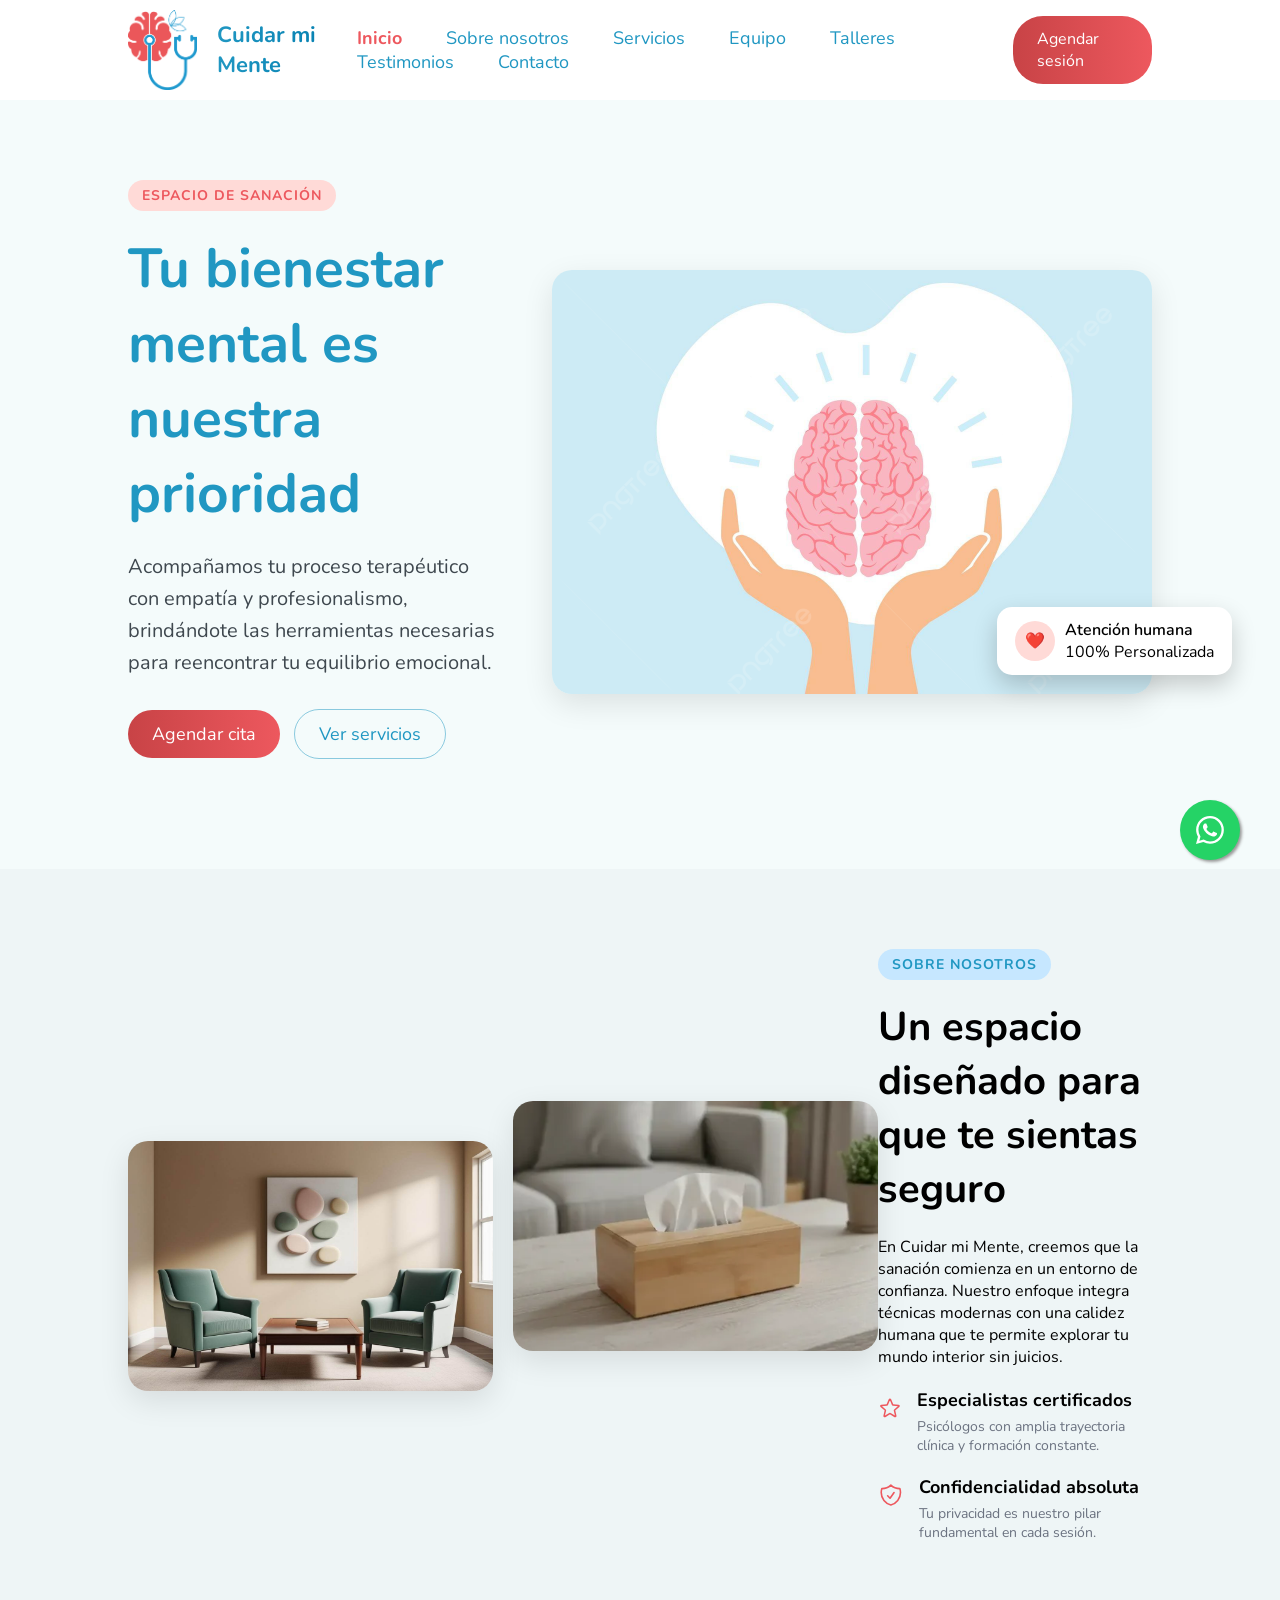
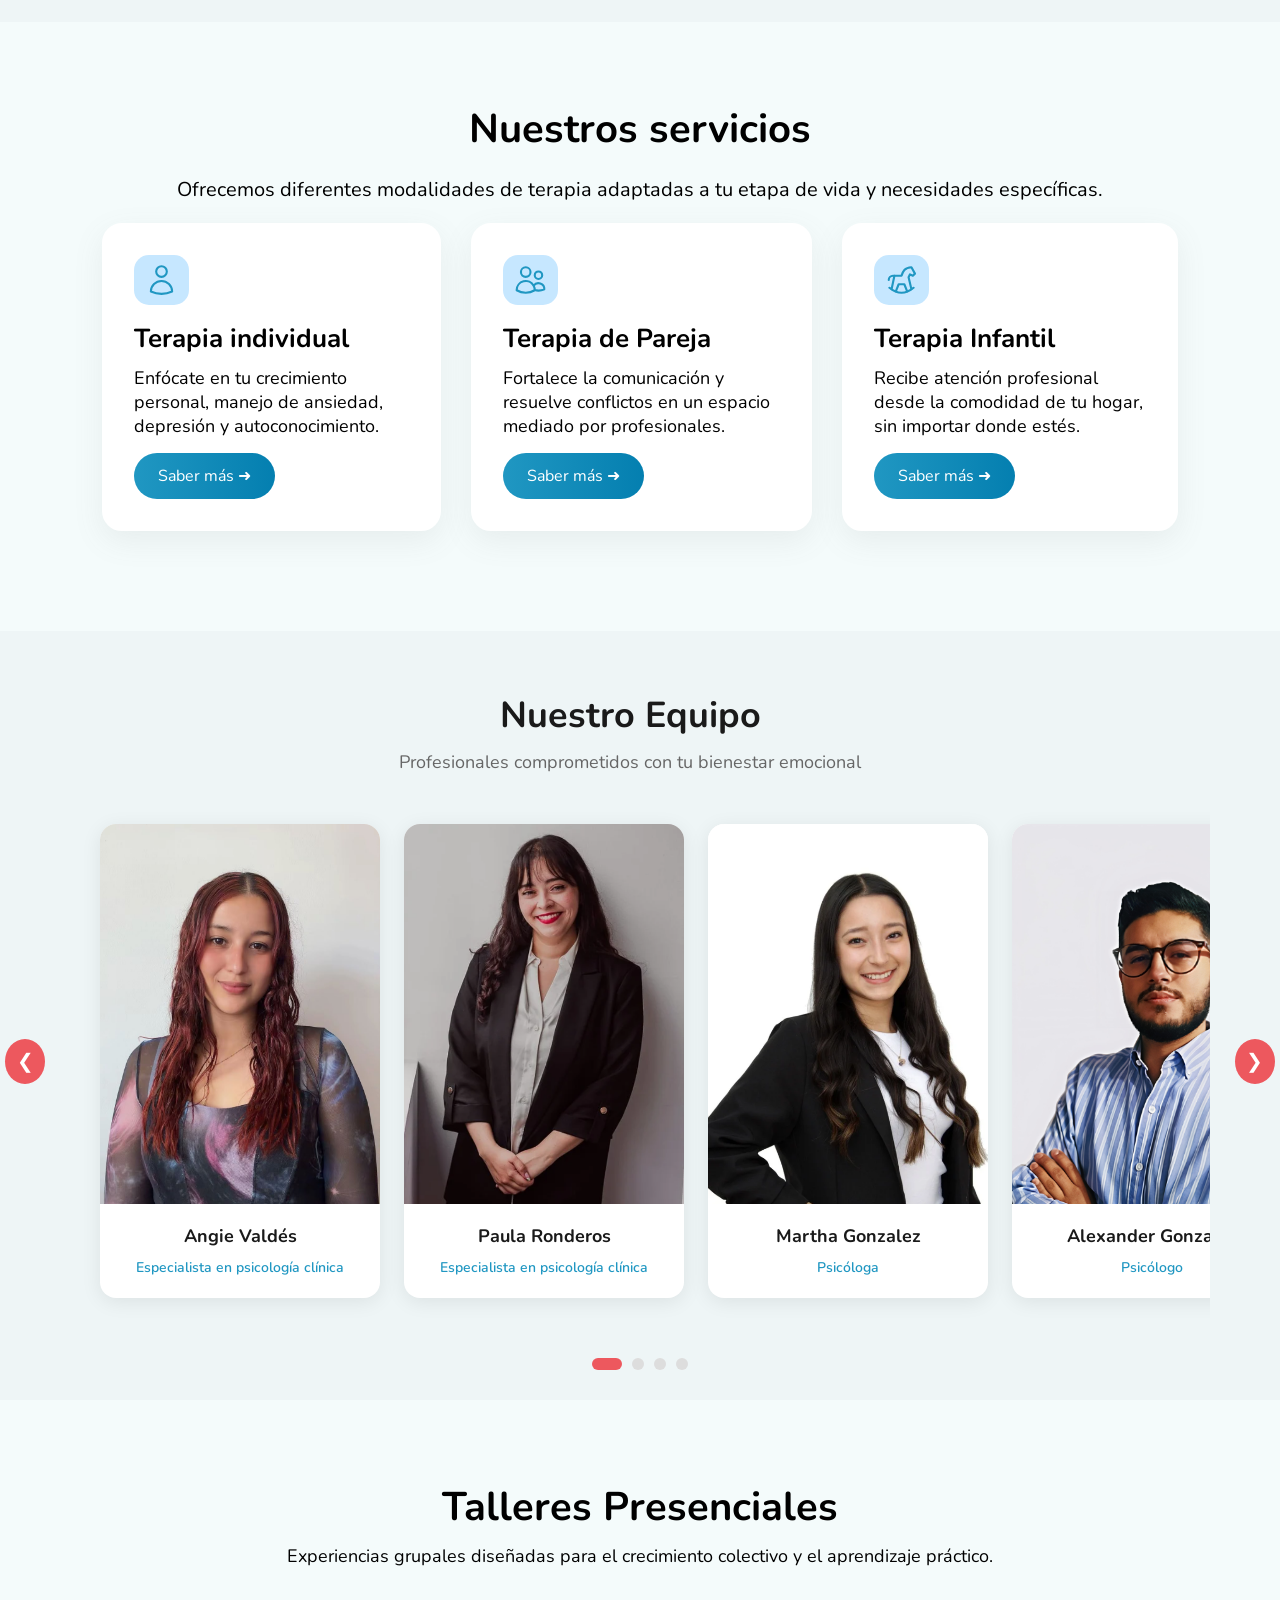
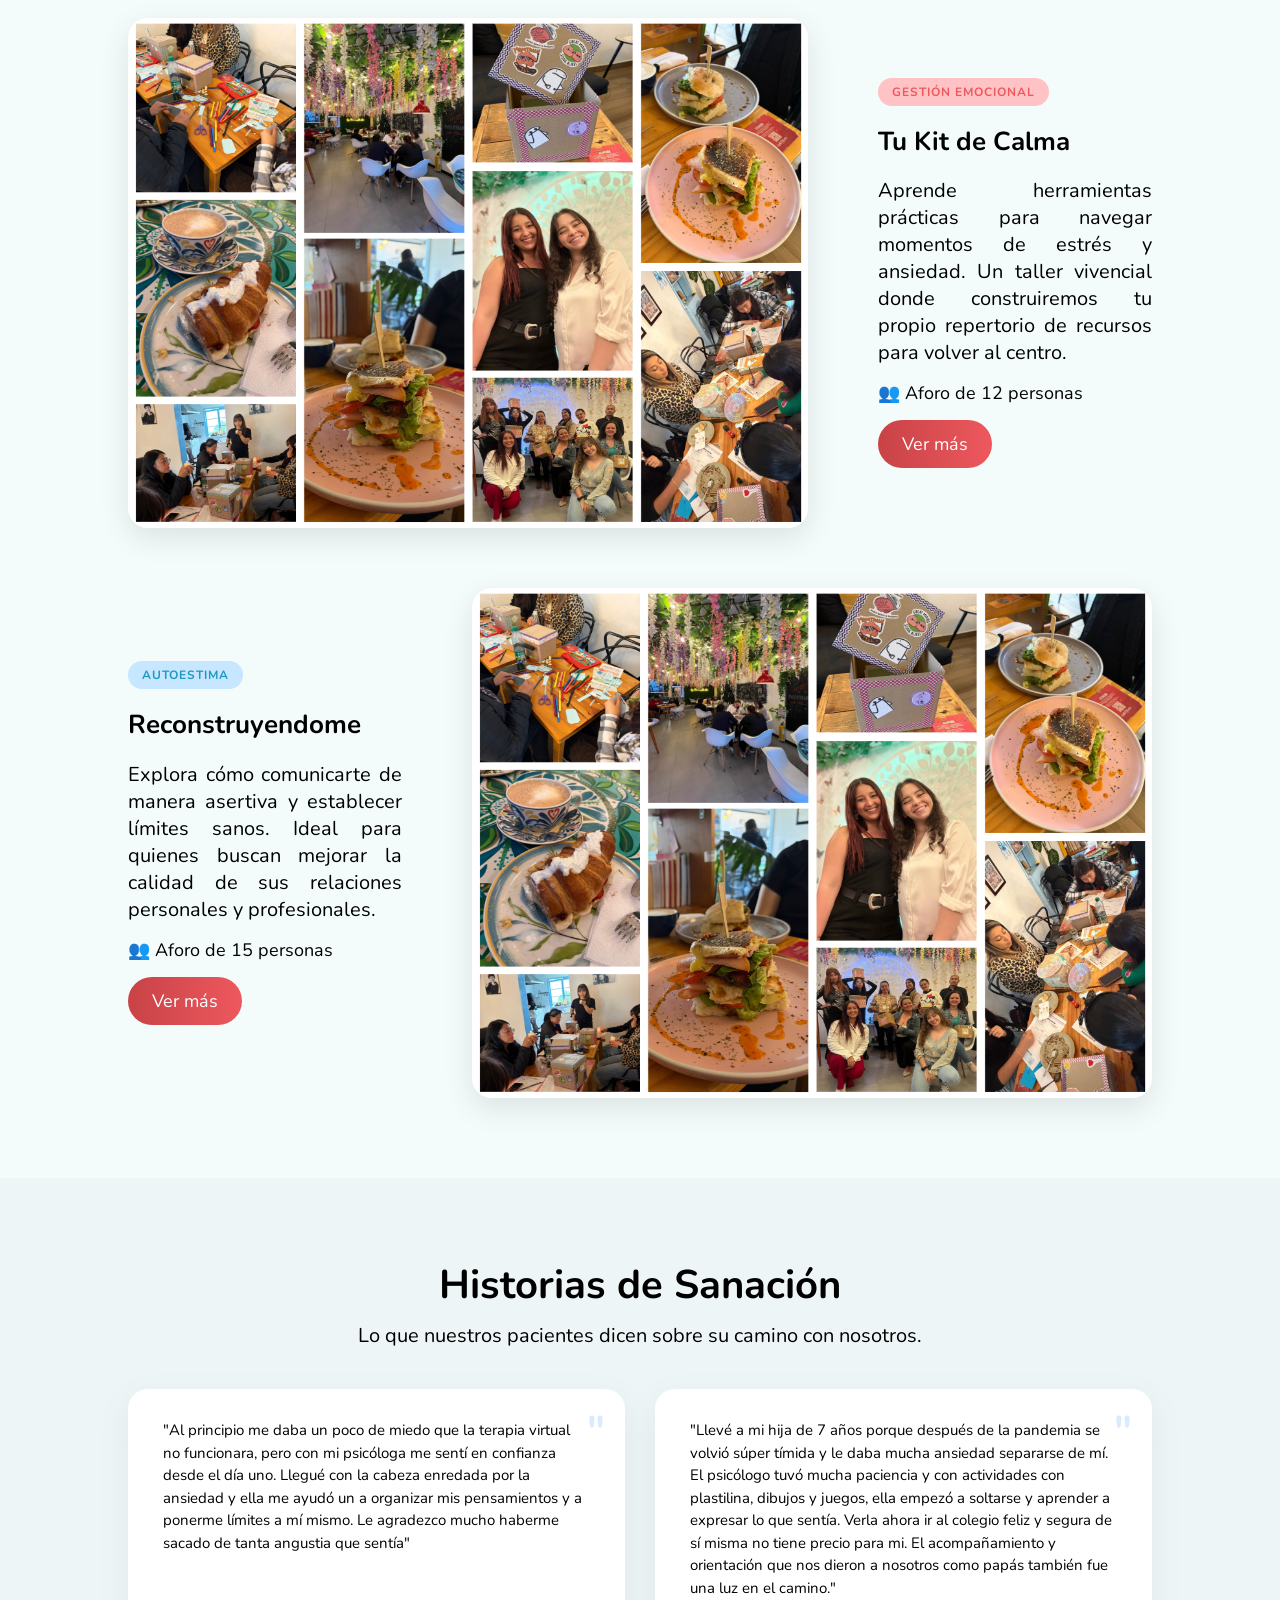
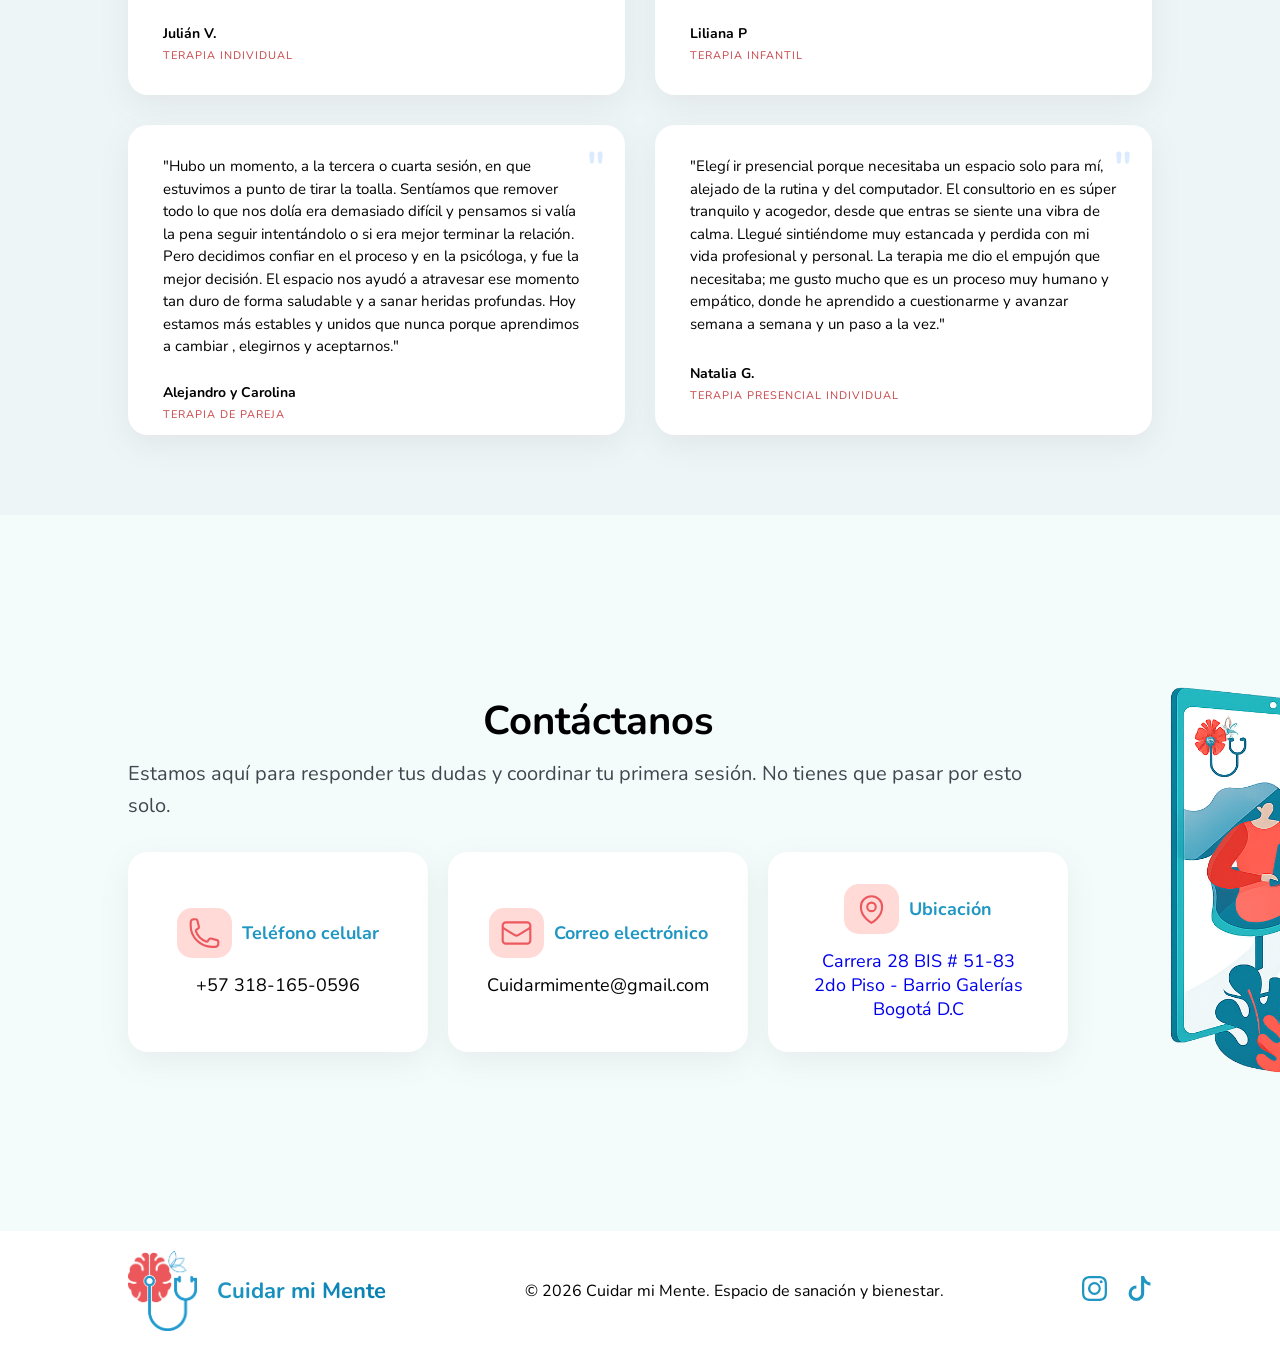
==== commit feba2fe7: "commit" ====
--- a/index.html
+++ b/index.html
@@ -196,7 +196,7 @@
             data-titulo="Terapia Individual"
             data-icono="persona"
             data-descripcion="Cuidar de ti no tiene que ser un proceso misterioso ni aburrido. Si sientes que la ansiedad, la depresión, un duelo, una ruptura, dudas con tu autoestima u otros aspectos de tu vida están pesando más de la cuenta, aquí estamos para hacer equipo. Diseñamos un proceso 100% a tu medida, adaptando cada sesión a lo que realmente necesitas hoy para avanzar con tranquilidad y seguridad."
-            data-infosesiones="<i><strong>Información de las sesiones:</strong> La atención virtual se realiza por videollamada a través de un link enviado previamente por el profesional, mientras que las citas presenciales tienen lugar en nuestro consultorio ubicado en Bogotá, sector Galerías. Cada sesión tiene una duración de 45 minutos a una hora, adaptándose siempre al ritmo y la dinámica del niño."
+            data-infosesiones="<i><strong>Cómo funciona:</strong> La atención virtual se realiza por videollamada a través de un link enviado previamente por el profesional, mientras que las citas presenciales tienen lugar en nuestro consultorio ubicado en Bogotá, sector Galerías. Cada sesión tiene una duración de 45 minutos a una hora, adaptándose siempre al ritmo y la dinámica del niño."
             data-beneficios=" Sesiones personalizadas de 50 minutos, Herramientas para manejo de ansiedad y depresión, Espacio seguro sin juicio, Seguimiento entre sesiones, Orientación vocacional y de vida"
             data-btncita="https://api.whatsapp.com/send?phone=+57 318-165-0596&text=Hola, me gustaría agendar sesión de terapia individual."
           >
@@ -226,7 +226,7 @@
             data-titulo="Terapia de Pareja"
             data-icono="pareja"
             data-descripcion="Mantener un vínculo sano es un trabajo diario, y es normal encontrarse con la monotonía, problemas de convivencia o baches en la comunicación. En este espacio los acompañamos a establecer límites sanos, crear nuevas rutinas y fortalecer su unión. Para cuidar la relación, también cuidamos de cada uno, por lo que incluimos sesiones individuales para trabajar esos aspectos personales que suman o restan en la dinámica de pareja."
-            data-infosesiones="<i><strong>Información de las sesiones:</strong> La atención virtual se realiza por videollamada a través de un link enviado previamente por el profesional, mientras que las citas presenciales tienen lugar en nuestro consultorio ubicado en Bogotá, sector Galerías. Cada sesión tiene una duración de 45 minutos a una hora, adaptándose siempre al ritmo y la dinámica del niño."
+            data-infosesiones="<i><strong>Cómo funciona:</strong> La atención virtual se realiza por videollamada a través de un link enviado previamente por el profesional, mientras que las citas presenciales tienen lugar en nuestro consultorio ubicado en Bogotá, sector Galerías. Cada sesión tiene una duración de 45 minutos a una hora, adaptándose siempre al ritmo y la dinámica del niño."
             data-beneficios=" Sesiones conjuntas de 60 minutos, Técnicas de comunicación efectiva, Gestión de conflictos, Reconstrucción de confianza, Planes de acción personalizados"
             data-btncita="https://api.whatsapp.com/send?phone=+57 318-165-0596&text=Hola, me gustaría agendar sesión de terapia de pareja."
           >
@@ -260,7 +260,7 @@
             data-titulo="Terapia Infantil"
             data-icono="infantil"
             data-descripcion="Sabemos que criar no viene con instrucciones y que ver cambios en el ánimo o la conducta de tus hijos genera muchas dudas. Aquí ofrecemos un acompañamiento integral y cercano para ayudarles en sus procesos de adaptación y manejo de emociones. La gran diferencia es que no trabajamos con el niño de forma aislada: ustedes, como papás, son parte vital del equipo."
-            data-infosesiones="<i><strong>Información de las sesiones:</strong> La atención virtual se realiza por videollamada a través de un link enviado previamente por el profesional, mientras que las citas presenciales tienen lugar en nuestro consultorio ubicado en Bogotá, sector Galerías. Cada sesión tiene una duración de 45 minutos a una hora, adaptándose siempre al ritmo y la dinámica del niño.</i>"
+            data-infosesiones="<i><strong>Cómo funciona:</strong> La atención virtual se realiza por videollamada a través de un link enviado previamente por el profesional, mientras que las citas presenciales tienen lugar en nuestro consultorio ubicado en Bogotá, sector Galerías. Cada sesión tiene una duración de 45 minutos a una hora, adaptándose siempre al ritmo y la dinámica del niño.</i>"
             data-beneficios=" Dificultades académicas, Dificultades en el comportamiento, Dificultades de aprendizaje, Habilidades sociales, Procesos de divorcio, Pautas de crianza positiva, Establecimiento de rutinas"
             data-btncita="https://api.whatsapp.com/send?phone=+57 318-165-0596&text=Hola, me gustaría agendar sesión de terapia infantil."
           >
@@ -493,7 +493,7 @@
           </div>
 
           <div class="taller-info">
-            <span class="tag blue">Autoaceptación</span>
+            <span class="tag blue">Autoestima</span>
             <h2>Reconstruyendome</h2>
             <p>
               Explora cómo comunicarte de manera asertiva y establecer límites sanos. Ideal para quienes buscan mejorar
@@ -505,25 +505,6 @@
             </div>
 
             <button class="btn-ver-mas" data-id="2">Ver más</button>
-          </div>
-        </div>
-
-        <!-- BLOQUE 3 -->
-        <div class="taller">
-          <div class="taller-img">
-            <img src="img/img-taller-kit-de-calma-2.png" alt="" />
-          </div>
-
-          <div class="taller-info">
-            <span class="tag">Autoaceptación</span>
-            <h2>Autoestima</h2>
-            <p>Por definir.</p>
-
-            <div class="taller-aforo">
-              <p>👥 Por definir</p>
-            </div>
-
-            <button class="btn-ver-mas" data-id="3">Ver más</button>
           </div>
         </div>
       </div>
@@ -581,10 +562,8 @@
     <!-- TESTIMONIOS -->
     <section id="testimonios">
       <div class="header-testimonios">
-        <div>
           <h3 class="titulo-testimonios">Historias de Sanación</h3>
           <p class="desc-testimonios">Lo que nuestros pacientes dicen sobre su camino con nosotros.</p>
-        </div>
       </div>
 
       <div class="testimonios-container">
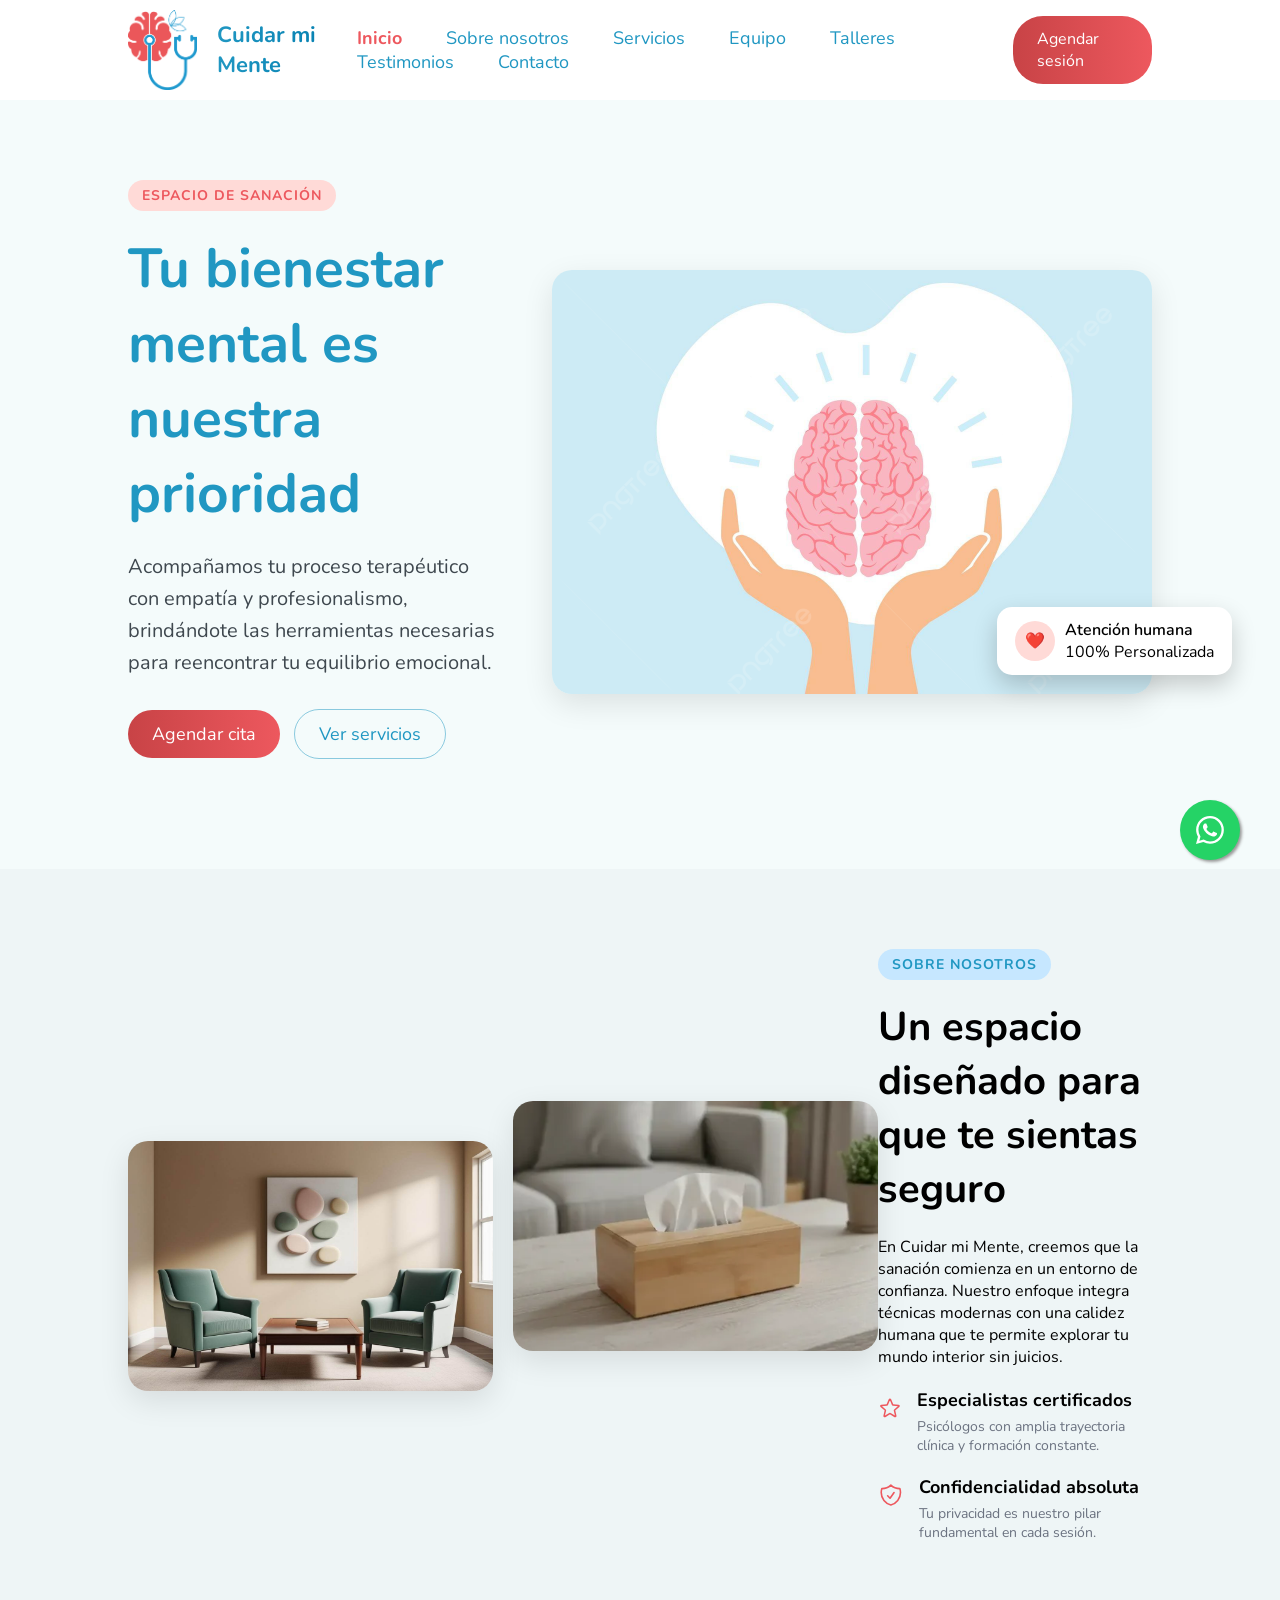
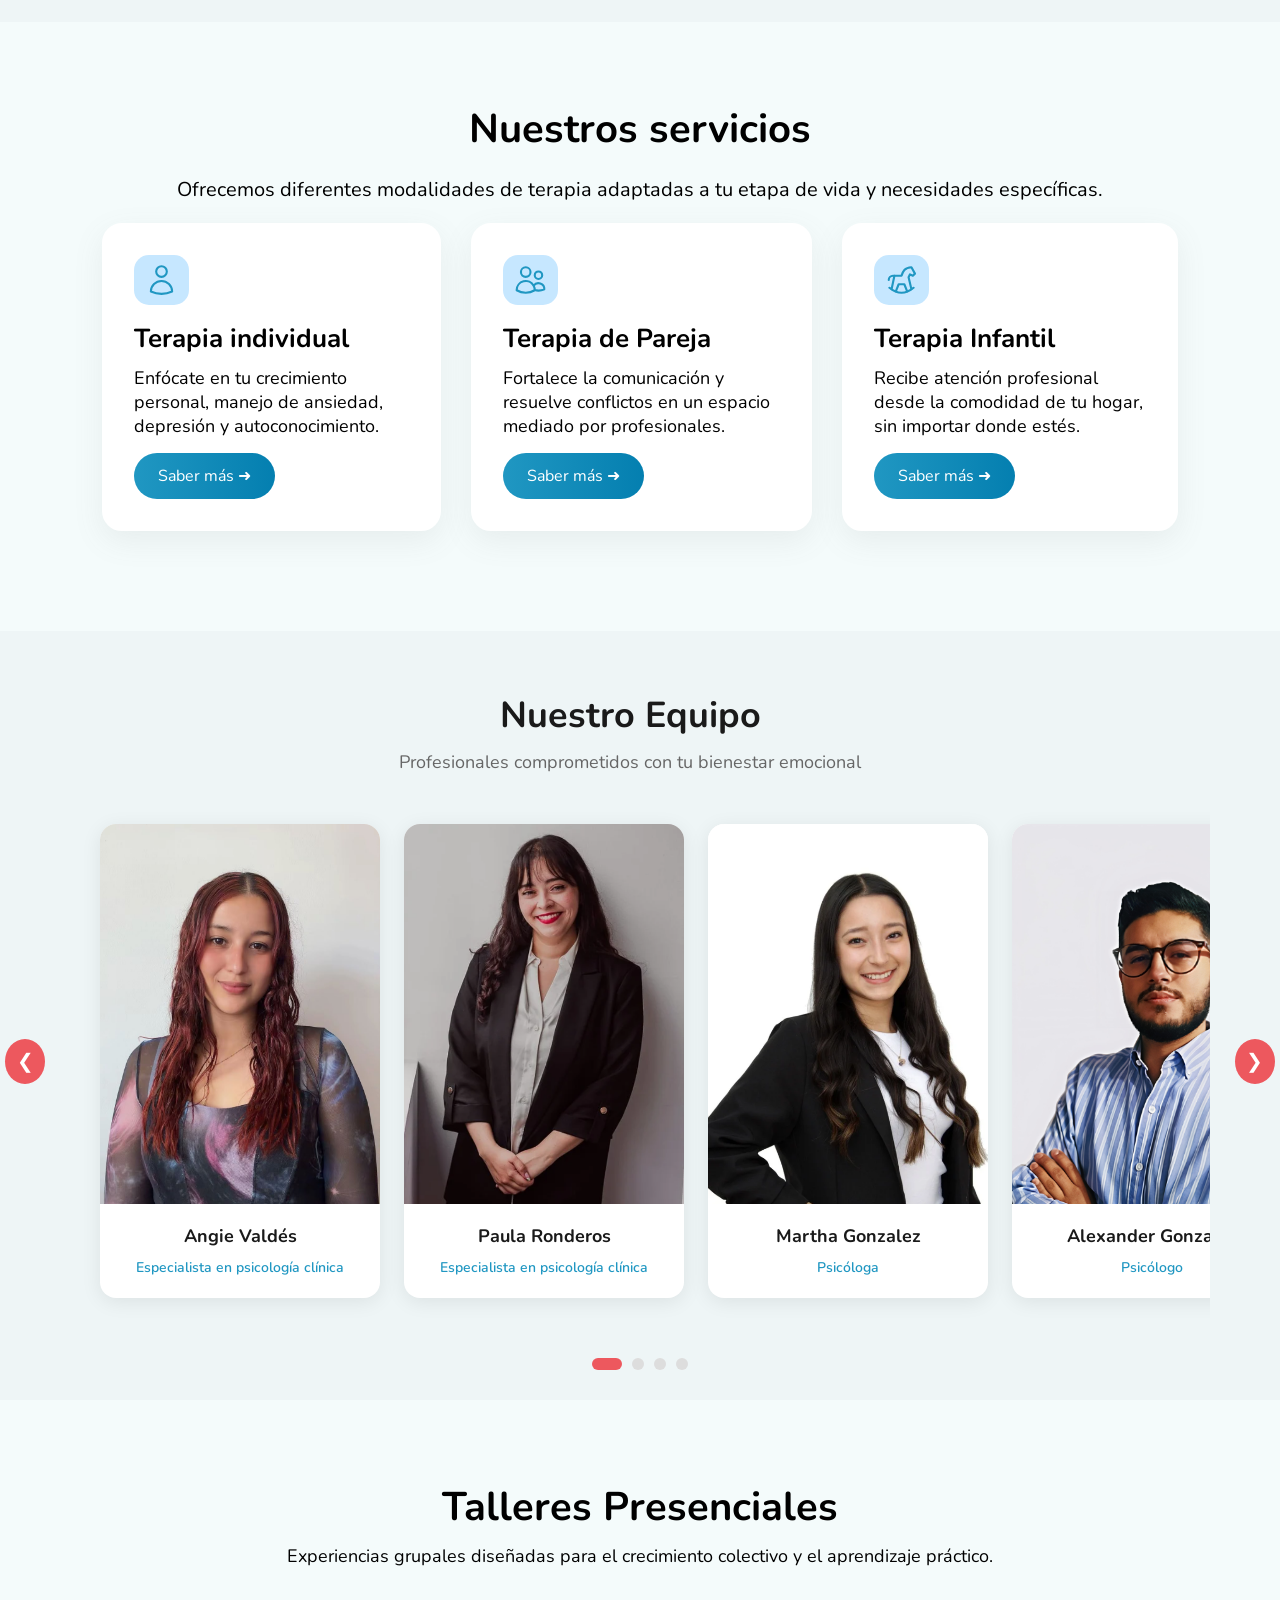
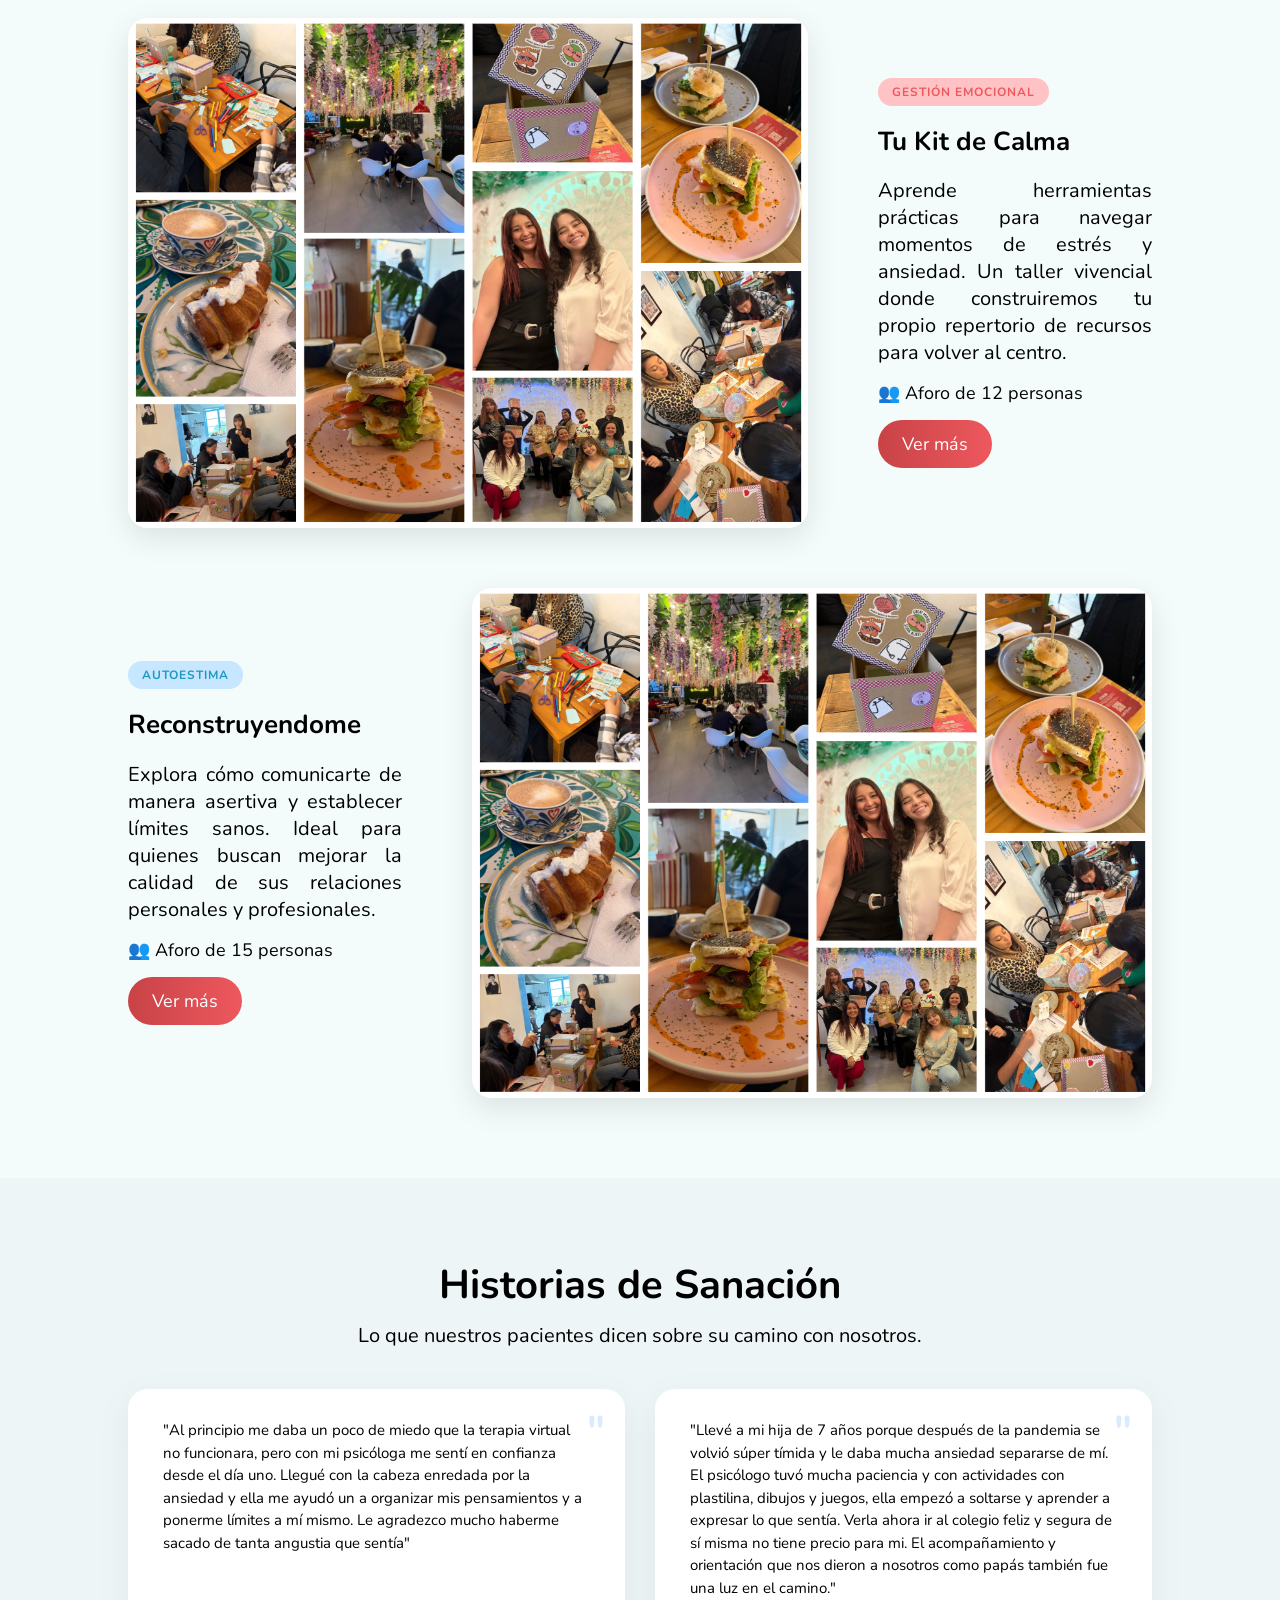
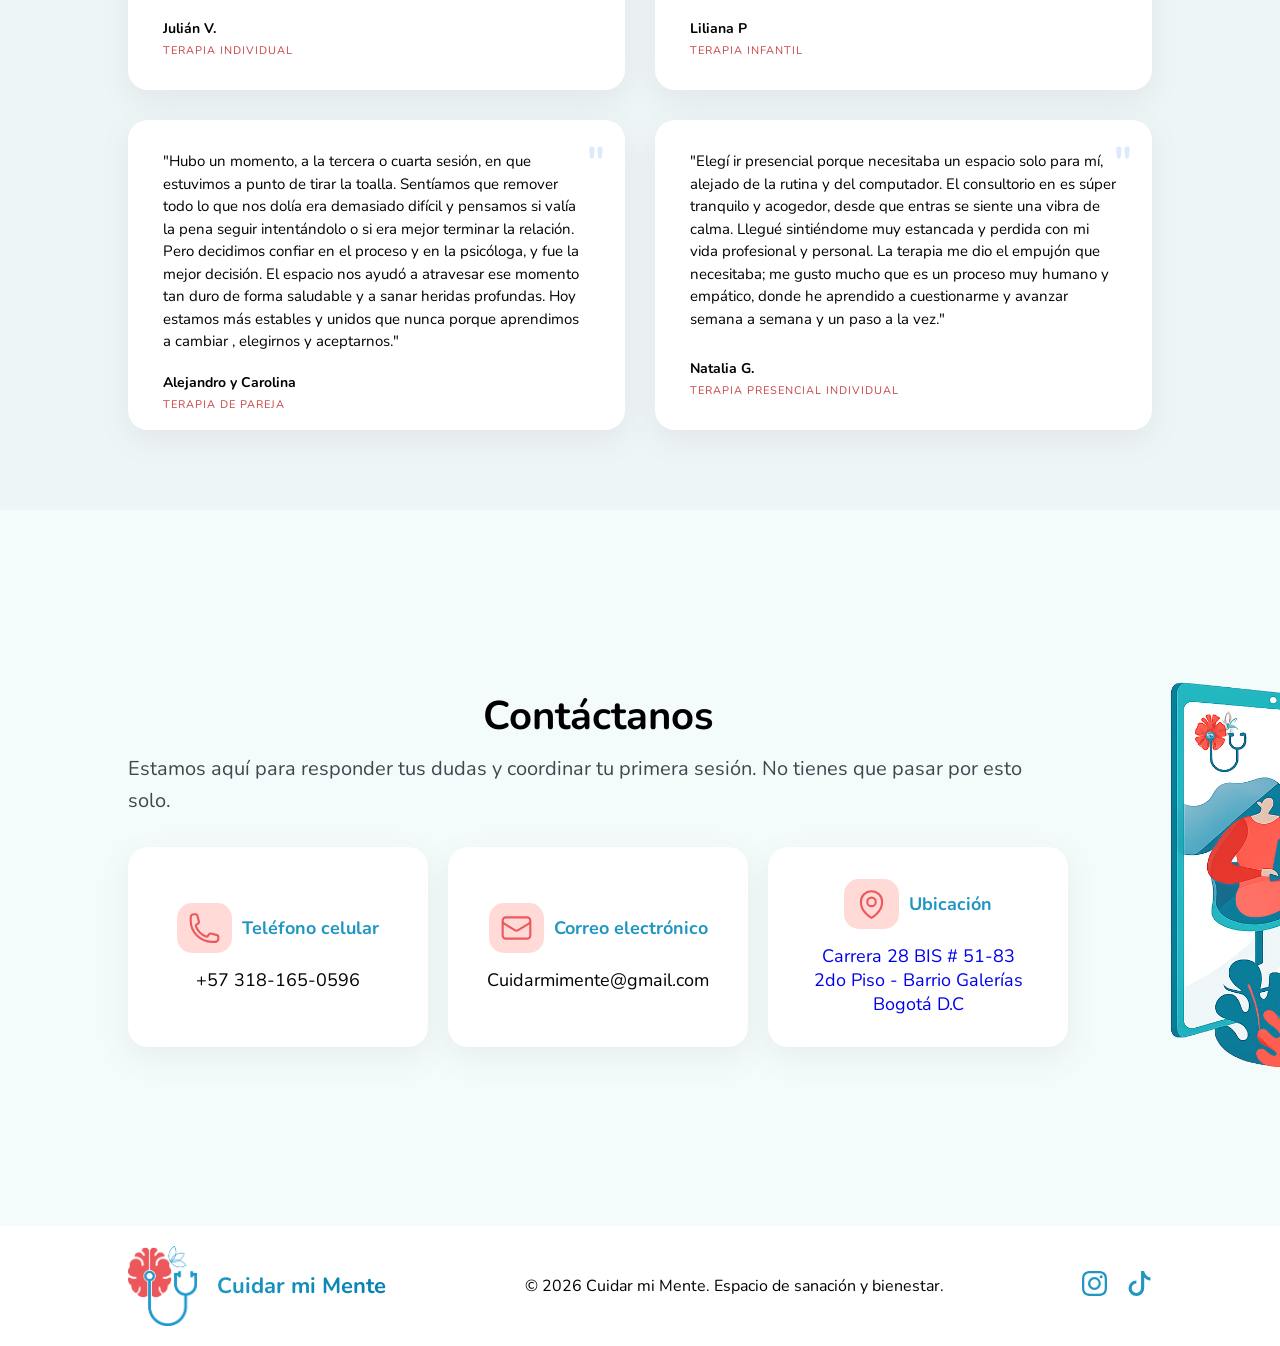
==== commit d38dee09: "primera actualización de los responsive" ====
--- a/index.html
+++ b/index.html
@@ -70,8 +70,9 @@
       <a
         href="https://api.whatsapp.com/send?phone=+57 318-165-0596&text=Hola, me gustaria agendar una sesión."
         class="header-btn btn-action"
-        >Agendar sesión</a
       >
+        Agendar sesión
+      </a>
       <button class="menu-toggle" id="menuToggle" aria-label="Abrir menú">
         <span></span>
         <span></span>
@@ -570,67 +571,75 @@
         <!-- TARJETA 1 -->
         <div class="tarjeta-testimonios">
           <div class="comillas">"</div>
-          <p class="texto-testimonio">
-            "Al principio me daba un poco de miedo que la terapia virtual no funcionara, pero con mi psicóloga me sentí
-            en confianza desde el día uno. Llegué con la cabeza enredada por la ansiedad y ella me ayudó un a organizar
-            mis pensamientos y a ponerme límites a mí mismo. Le agradezco mucho haberme sacado de tanta angustia que
-            sentía"
-          </p>
-          <div class="usuario">
-            <div>
-              <h3>Julián V.</h3>
-              <span>Terapia Individual</span>
+          <div class="contenido-tarjeta-testimonio">
+            <p class="texto-testimonio">
+              "Al principio me daba un poco de miedo que la terapia virtual no funcionara, pero con mi psicóloga me sentí
+              en confianza desde el día uno. Llegué con la cabeza enredada por la ansiedad y ella me ayudó un a organizar
+              mis pensamientos y a ponerme límites a mí mismo. Le agradezco mucho haberme sacado de tanta angustia que
+              sentía"
+            </p>
+            <div class="usuario">
+              <div>
+                <h3>Julián V.</h3>
+                <span>Terapia Individual</span>
+              </div>
             </div>
           </div>
         </div>
         <!-- TARJETA 2 -->
         <div class="tarjeta-testimonios">
           <div class="comillas">"</div>
-          <p class="texto-testimonio">
-            "Llevé a mi hija de 7 años porque después de la pandemia se volvió súper tímida y le daba mucha ansiedad
-            separarse de mí. El psicólogo tuvó mucha paciencia y con actividades con plastilina, dibujos y juegos, ella
-            empezó a soltarse y aprender a expresar lo que sentía. Verla ahora ir al colegio feliz y segura de sí misma
-            no tiene precio para mi. El acompañamiento y orientación que nos dieron a nosotros como papás también fue
-            una luz en el camino."
-          </p>
-          <div class="usuario">
-            <div>
-              <h3>Liliana P</h3>
-              <span>Terapia Infantil</span>
+          <div class="contenido-tarjeta-testimonio">
+            <p class="texto-testimonio">
+              "Llevé a mi hija de 7 años porque después de la pandemia se volvió súper tímida y le daba mucha ansiedad
+              separarse de mí. El psicólogo tuvó mucha paciencia y con actividades con plastilina, dibujos y juegos, ella
+              empezó a soltarse y aprender a expresar lo que sentía. Verla ahora ir al colegio feliz y segura de sí misma
+              no tiene precio para mi. El acompañamiento y orientación que nos dieron a nosotros como papás también fue
+              una luz en el camino."
+            </p>
+            <div class="usuario">
+              <div>
+                <h3>Liliana P</h3>
+                <span>Terapia Infantil</span>
+              </div>
             </div>
           </div>
         </div>
         <!-- TARJETA 3 -->
         <div class="tarjeta-testimonios">
           <div class="comillas">"</div>
-          <p class="texto-testimonio">
-            "Hubo un momento, a la tercera o cuarta sesión, en que estuvimos a punto de tirar la toalla. Sentíamos que
-            remover todo lo que nos dolía era demasiado difícil y pensamos si valía la pena seguir intentándolo o si era
-            mejor terminar la relación. Pero decidimos confiar en el proceso y en la psicóloga, y fue la mejor decisión.
-            El espacio nos ayudó a atravesar ese momento tan duro de forma saludable y a sanar heridas profundas. Hoy
-            estamos más estables y unidos que nunca porque aprendimos a cambiar , elegirnos y aceptarnos."
-          </p>
-          <div class="usuario">
-            <div>
-              <h3>Alejandro y Carolina</h3>
-              <span>Terapia de Pareja</span>
+          <div class="contenido-tarjeta-testimonio">
+            <p class="texto-testimonio">
+              "Hubo un momento, a la tercera o cuarta sesión, en que estuvimos a punto de tirar la toalla. Sentíamos que
+              remover todo lo que nos dolía era demasiado difícil y pensamos si valía la pena seguir intentándolo o si era
+              mejor terminar la relación. Pero decidimos confiar en el proceso y en la psicóloga, y fue la mejor decisión.
+              El espacio nos ayudó a atravesar ese momento tan duro de forma saludable y a sanar heridas profundas. Hoy
+              estamos más estables y unidos que nunca porque aprendimos a cambiar , elegirnos y aceptarnos."
+            </p>
+            <div class="usuario">
+              <div>
+                <h3>Alejandro y Carolina</h3>
+                <span>Terapia de Pareja</span>
+              </div>
             </div>
           </div>
         </div>
         <!-- TARJETA 4 -->
         <div class="tarjeta-testimonios">
           <div class="comillas">"</div>
-          <p class="texto-testimonio">
-            "Elegí ir presencial porque necesitaba un espacio solo para mí, alejado de la rutina y del computador. El
-            consultorio en es súper tranquilo y acogedor, desde que entras se siente una vibra de calma. Llegué
-            sintiéndome muy estancada y perdida con mi vida profesional y personal. La terapia me dio el empujón que
-            necesitaba; me gusto mucho que es un proceso muy humano y empático, donde he aprendido a cuestionarme y
-            avanzar semana a semana y un paso a la vez."
-          </p>
-          <div class="usuario">
-            <div>
-              <h3>Natalia G.</h3>
-              <span>Terapia Presencial Individual</span>
+          <div class="contenido-tarjeta-testimonio">
+            <p class="texto-testimonio">
+              "Elegí ir presencial porque necesitaba un espacio solo para mí, alejado de la rutina y del computador. El
+              consultorio en es súper tranquilo y acogedor, desde que entras se siente una vibra de calma. Llegué
+              sintiéndome muy estancada y perdida con mi vida profesional y personal. La terapia me dio el empujón que
+              necesitaba; me gusto mucho que es un proceso muy humano y empático, donde he aprendido a cuestionarme y
+              avanzar semana a semana y un paso a la vez."
+            </p>
+            <div class="usuario">
+              <div>
+                <h3>Natalia G.</h3>
+                <span>Terapia Presencial Individual</span>
+              </div>
             </div>
           </div>
         </div>
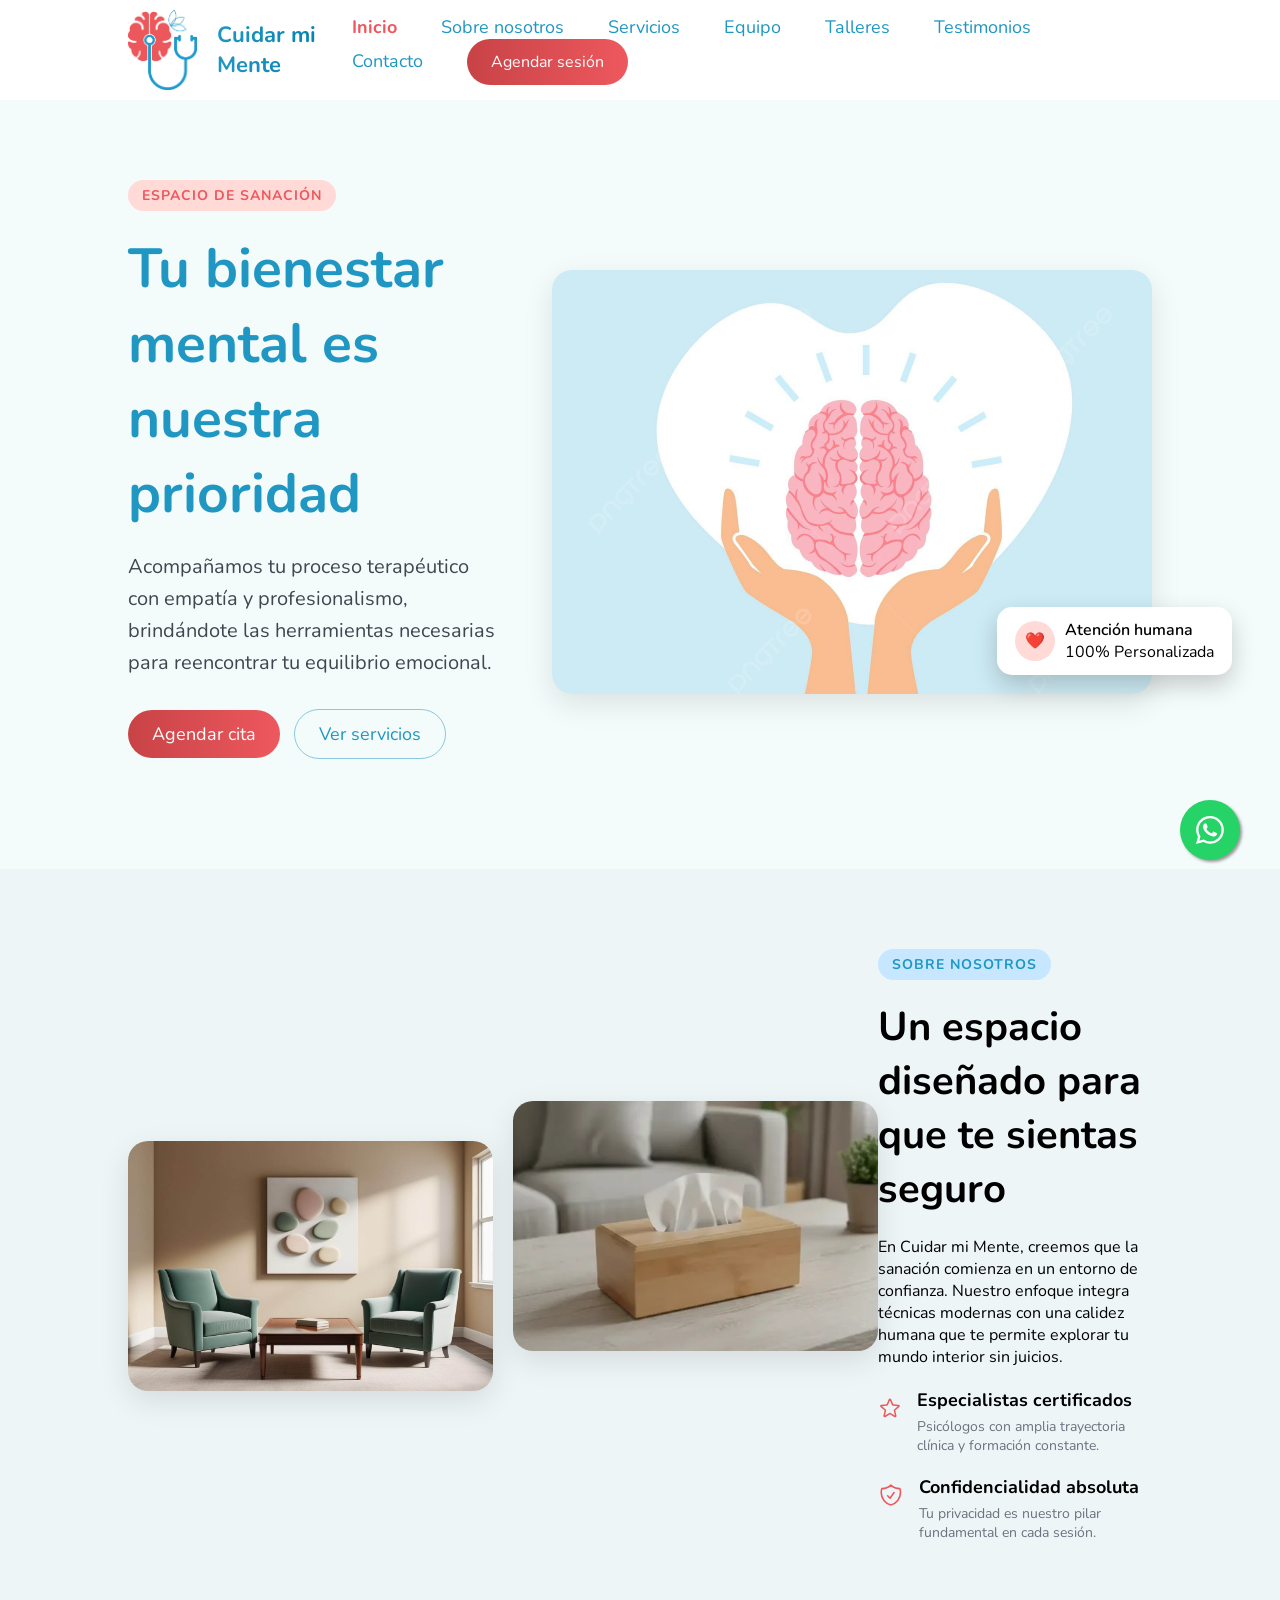
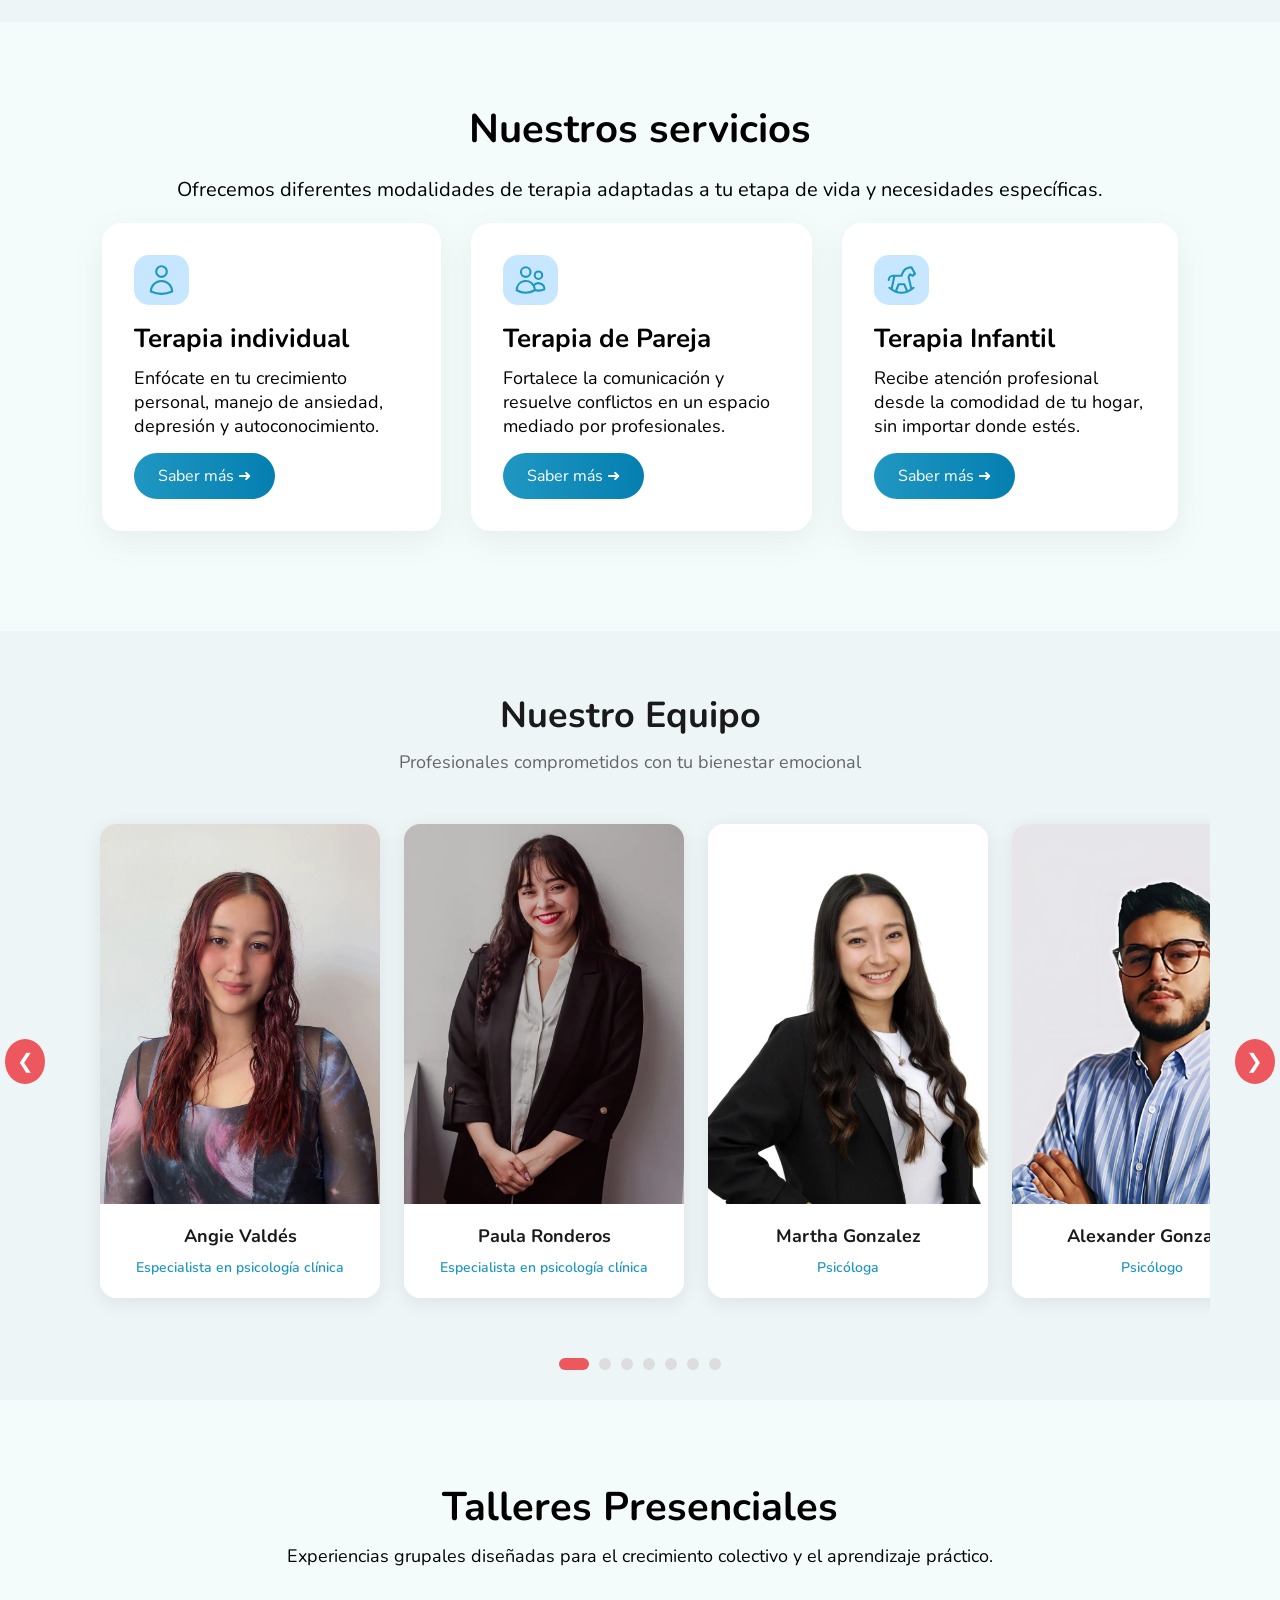
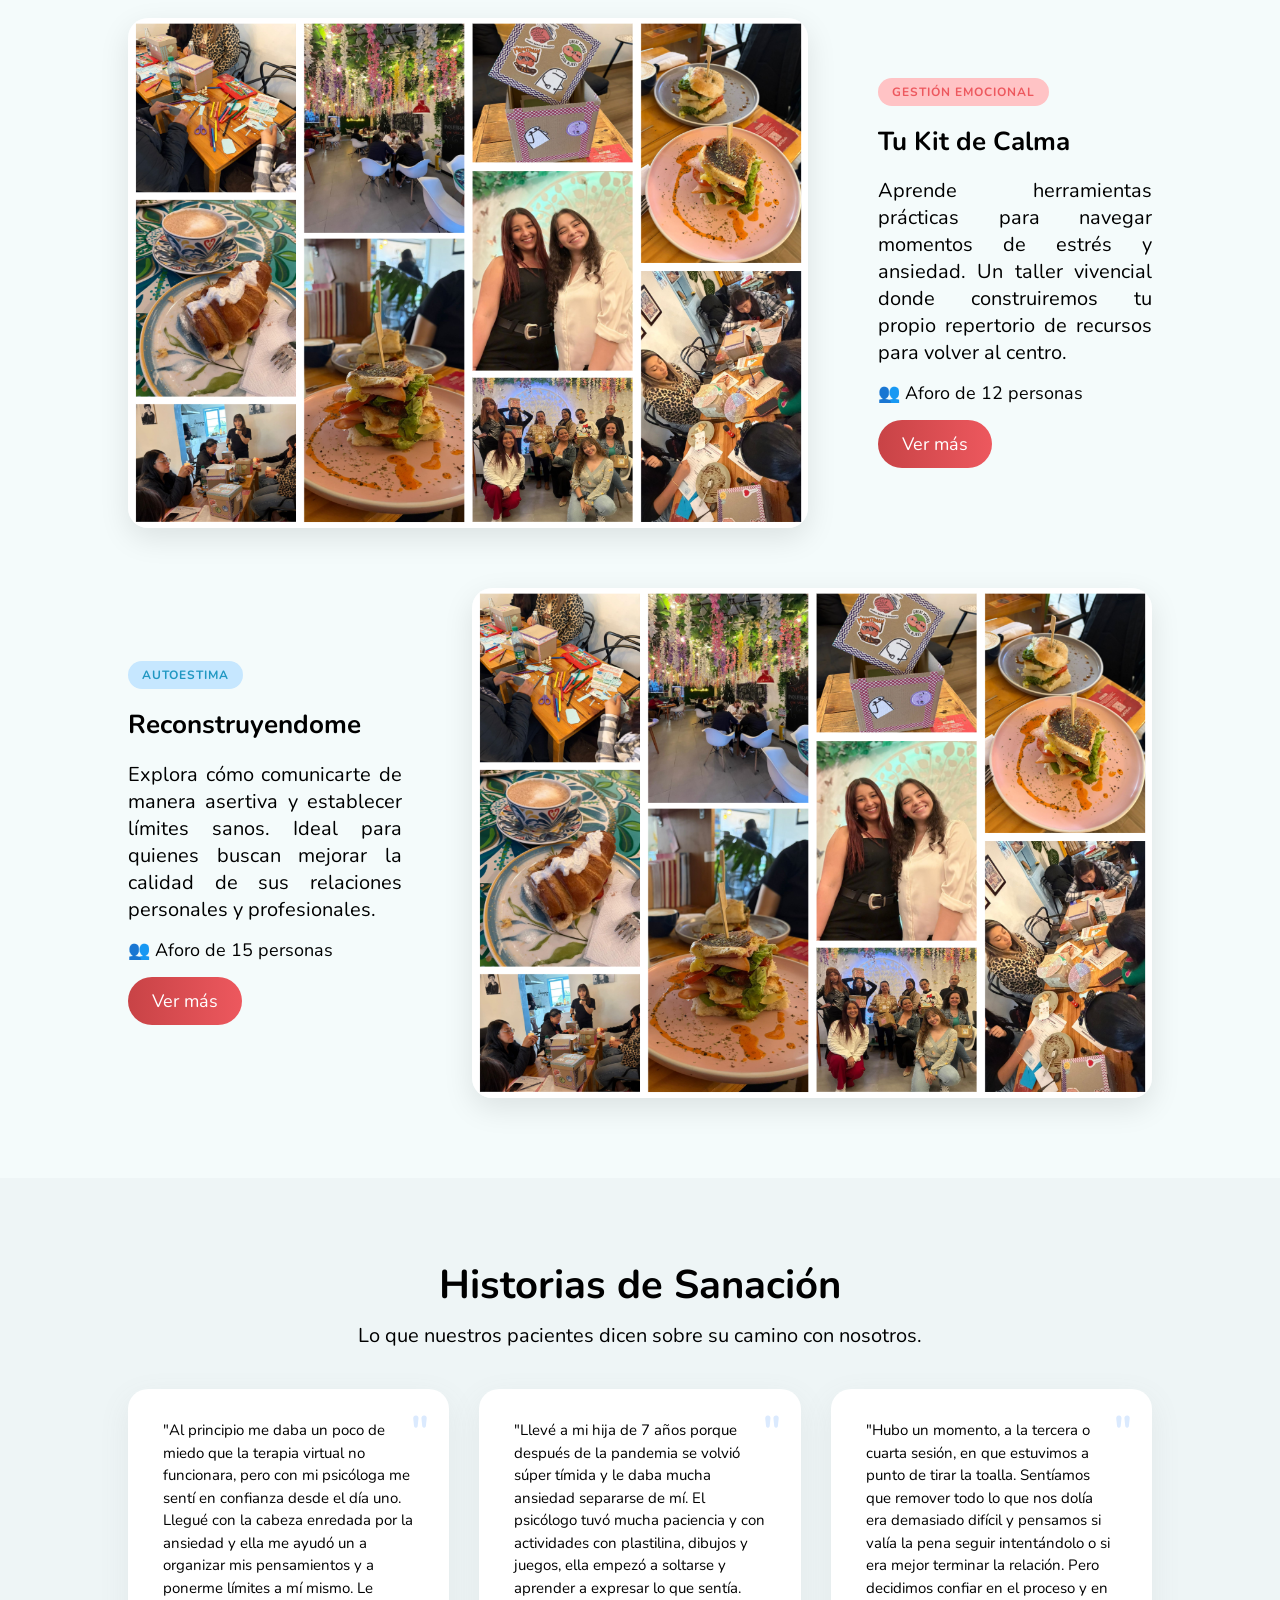
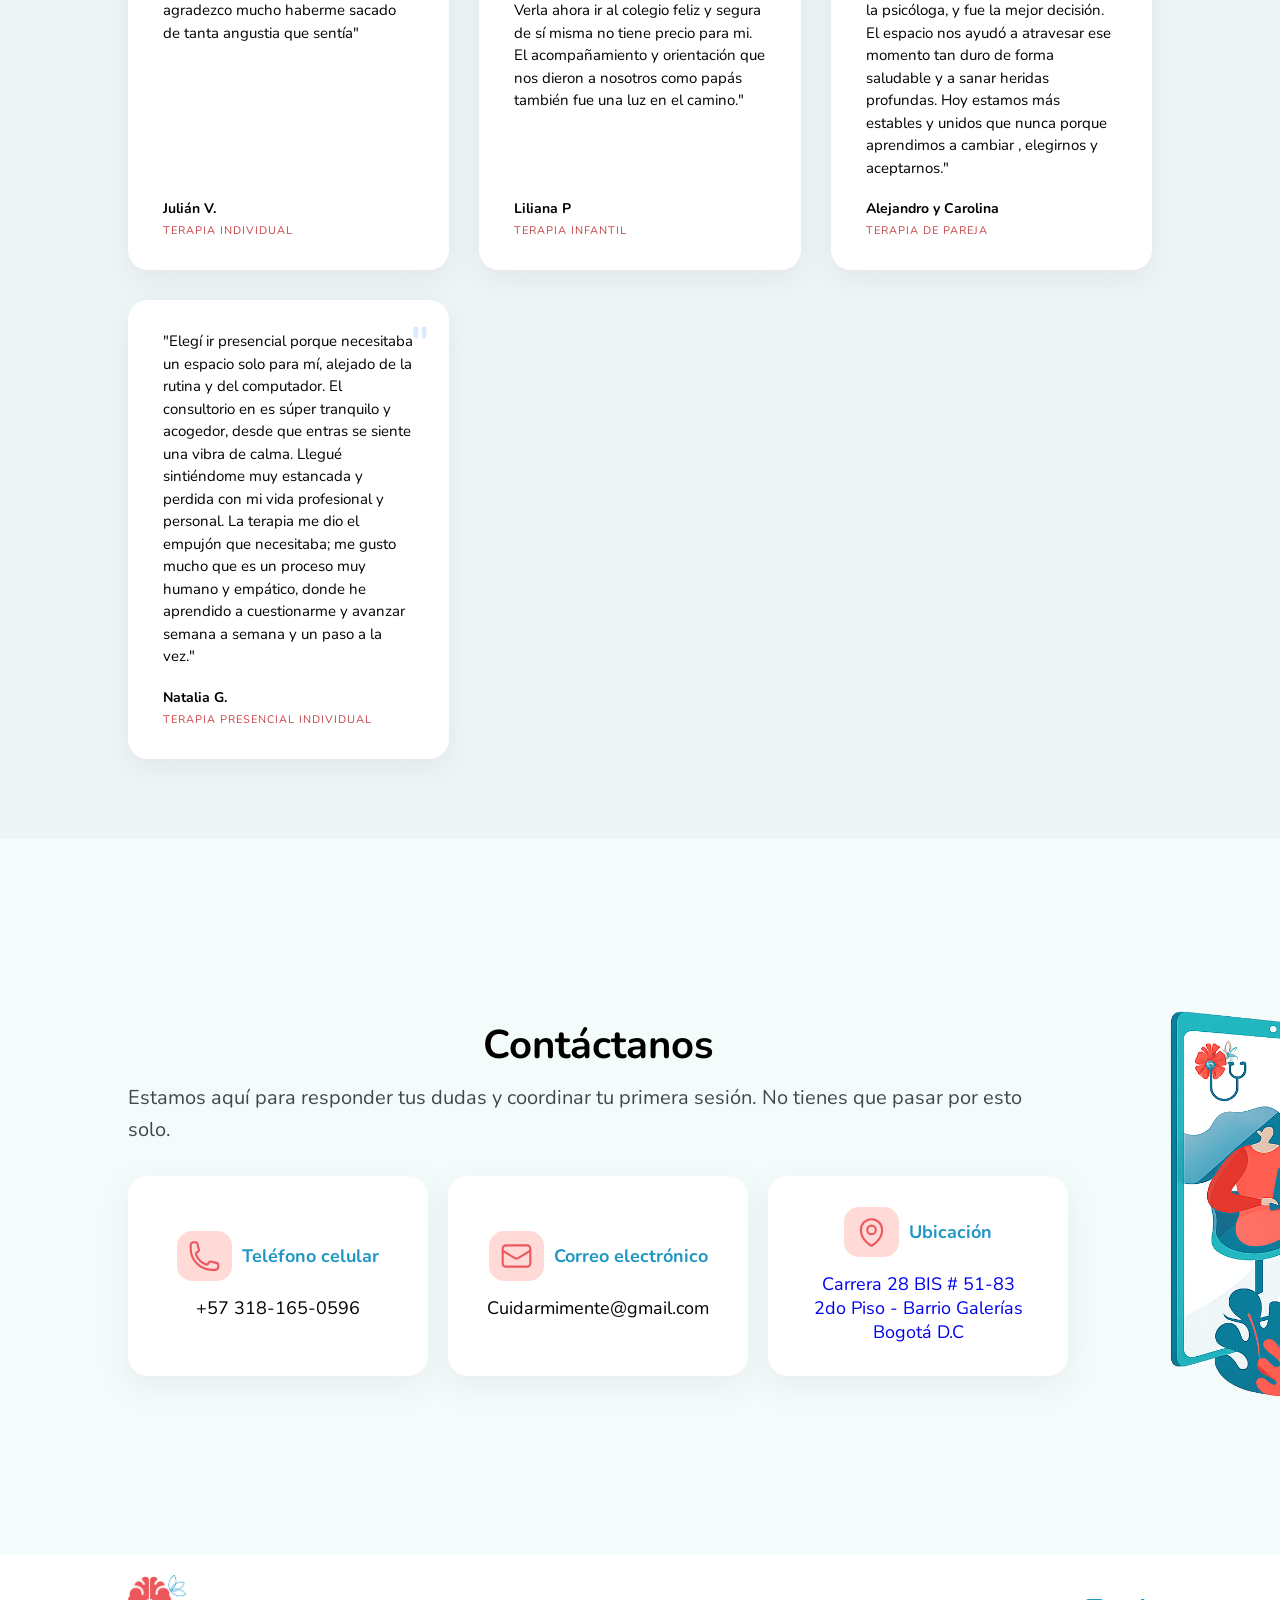
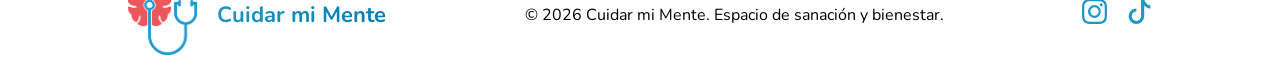
==== commit 9b55c256: "Ajuste del responsive" ====
--- a/index.html
+++ b/index.html
@@ -57,27 +57,30 @@
 
       <nav>
         <ul class="nav-links" id="navLinks">
-          <li><a href="#inicio">Inicio</a></li>
-          <li><a href="#aboutUs">Sobre nosotros</a></li>
-          <li><a href="#nuestros-servicios">Servicios</a></li>
-          <li><a href="#profesionales">Equipo</a></li>
-          <li><a href="#talleres">Talleres</a></li>
-          <li><a href="#testimonios">Testimonios</a></li>
-          <li><a href="#contactanos">Contacto</a></li>
+          <li><a class="nav-sections" href="#inicio">Inicio</a></li>
+          <li><a class="nav-sections" href="#aboutUs">Sobre nosotros</a></li>
+          <li><a class="nav-sections" href="#nuestros-servicios">Servicios</a></li>
+          <li><a class="nav-sections" href="#profesionales">Equipo</a></li>
+          <li><a class="nav-sections" href="#talleres">Talleres</a></li>
+          <li><a class="nav-sections" href="#testimonios">Testimonios</a></li>
+          <li><a class="nav-sections" href="#contactanos">Contacto</a></li>
+          <li class="nav-links-btn">
+            <a
+              href="https://api.whatsapp.com/send?phone=+57 318-165-0596&text=Hola, me gustaria agendar una sesión."
+              class="btn-action" target="_blank" rel="noopener noreferrer"
+            >
+              Agendar sesión
+            </a>
+          </li>
         </ul>
       </nav>
-
-      <a
-        href="https://api.whatsapp.com/send?phone=+57 318-165-0596&text=Hola, me gustaria agendar una sesión."
-        class="header-btn btn-action"
-      >
-        Agendar sesión
-      </a>
+      
       <button class="menu-toggle" id="menuToggle" aria-label="Abrir menú">
         <span></span>
         <span></span>
         <span></span>
       </button>
+      
     </header>
 
     <!-- INICIO -->
@@ -398,12 +401,11 @@
         </div>
         <button class="carrusel-btn next-btn" aria-label="Siguiente">❯</button>
       </div>
+      <!-- indicadores carrusel -->
       <div class="carrusel-indicadores">
-        <span class="indicador active"></span>
-        <span class="indicador"></span>
-        <span class="indicador"></span>
-        <span class="indicador"></span>
-      </div>
+        
+      </div>
+
     </section>
 
     <!-- POPUP PROFESIONAL -->
@@ -563,8 +565,8 @@
     <!-- TESTIMONIOS -->
     <section id="testimonios">
       <div class="header-testimonios">
-          <h3 class="titulo-testimonios">Historias de Sanación</h3>
-          <p class="desc-testimonios">Lo que nuestros pacientes dicen sobre su camino con nosotros.</p>
+        <h3 class="titulo-testimonios">Historias de Sanación</h3>
+        <p class="desc-testimonios">Lo que nuestros pacientes dicen sobre su camino con nosotros.</p>
       </div>
 
       <div class="testimonios-container">
@@ -573,10 +575,10 @@
           <div class="comillas">"</div>
           <div class="contenido-tarjeta-testimonio">
             <p class="texto-testimonio">
-              "Al principio me daba un poco de miedo que la terapia virtual no funcionara, pero con mi psicóloga me sentí
-              en confianza desde el día uno. Llegué con la cabeza enredada por la ansiedad y ella me ayudó un a organizar
-              mis pensamientos y a ponerme límites a mí mismo. Le agradezco mucho haberme sacado de tanta angustia que
-              sentía"
+              "Al principio me daba un poco de miedo que la terapia virtual no funcionara, pero con mi psicóloga me
+              sentí en confianza desde el día uno. Llegué con la cabeza enredada por la ansiedad y ella me ayudó un a
+              organizar mis pensamientos y a ponerme límites a mí mismo. Le agradezco mucho haberme sacado de tanta
+              angustia que sentía"
             </p>
             <div class="usuario">
               <div>
@@ -592,10 +594,10 @@
           <div class="contenido-tarjeta-testimonio">
             <p class="texto-testimonio">
               "Llevé a mi hija de 7 años porque después de la pandemia se volvió súper tímida y le daba mucha ansiedad
-              separarse de mí. El psicólogo tuvó mucha paciencia y con actividades con plastilina, dibujos y juegos, ella
-              empezó a soltarse y aprender a expresar lo que sentía. Verla ahora ir al colegio feliz y segura de sí misma
-              no tiene precio para mi. El acompañamiento y orientación que nos dieron a nosotros como papás también fue
-              una luz en el camino."
+              separarse de mí. El psicólogo tuvó mucha paciencia y con actividades con plastilina, dibujos y juegos,
+              ella empezó a soltarse y aprender a expresar lo que sentía. Verla ahora ir al colegio feliz y segura de sí
+              misma no tiene precio para mi. El acompañamiento y orientación que nos dieron a nosotros como papás
+              también fue una luz en el camino."
             </p>
             <div class="usuario">
               <div>
@@ -611,10 +613,11 @@
           <div class="contenido-tarjeta-testimonio">
             <p class="texto-testimonio">
               "Hubo un momento, a la tercera o cuarta sesión, en que estuvimos a punto de tirar la toalla. Sentíamos que
-              remover todo lo que nos dolía era demasiado difícil y pensamos si valía la pena seguir intentándolo o si era
-              mejor terminar la relación. Pero decidimos confiar en el proceso y en la psicóloga, y fue la mejor decisión.
-              El espacio nos ayudó a atravesar ese momento tan duro de forma saludable y a sanar heridas profundas. Hoy
-              estamos más estables y unidos que nunca porque aprendimos a cambiar , elegirnos y aceptarnos."
+              remover todo lo que nos dolía era demasiado difícil y pensamos si valía la pena seguir intentándolo o si
+              era mejor terminar la relación. Pero decidimos confiar en el proceso y en la psicóloga, y fue la mejor
+              decisión. El espacio nos ayudó a atravesar ese momento tan duro de forma saludable y a sanar heridas
+              profundas. Hoy estamos más estables y unidos que nunca porque aprendimos a cambiar , elegirnos y
+              aceptarnos."
             </p>
             <div class="usuario">
               <div>
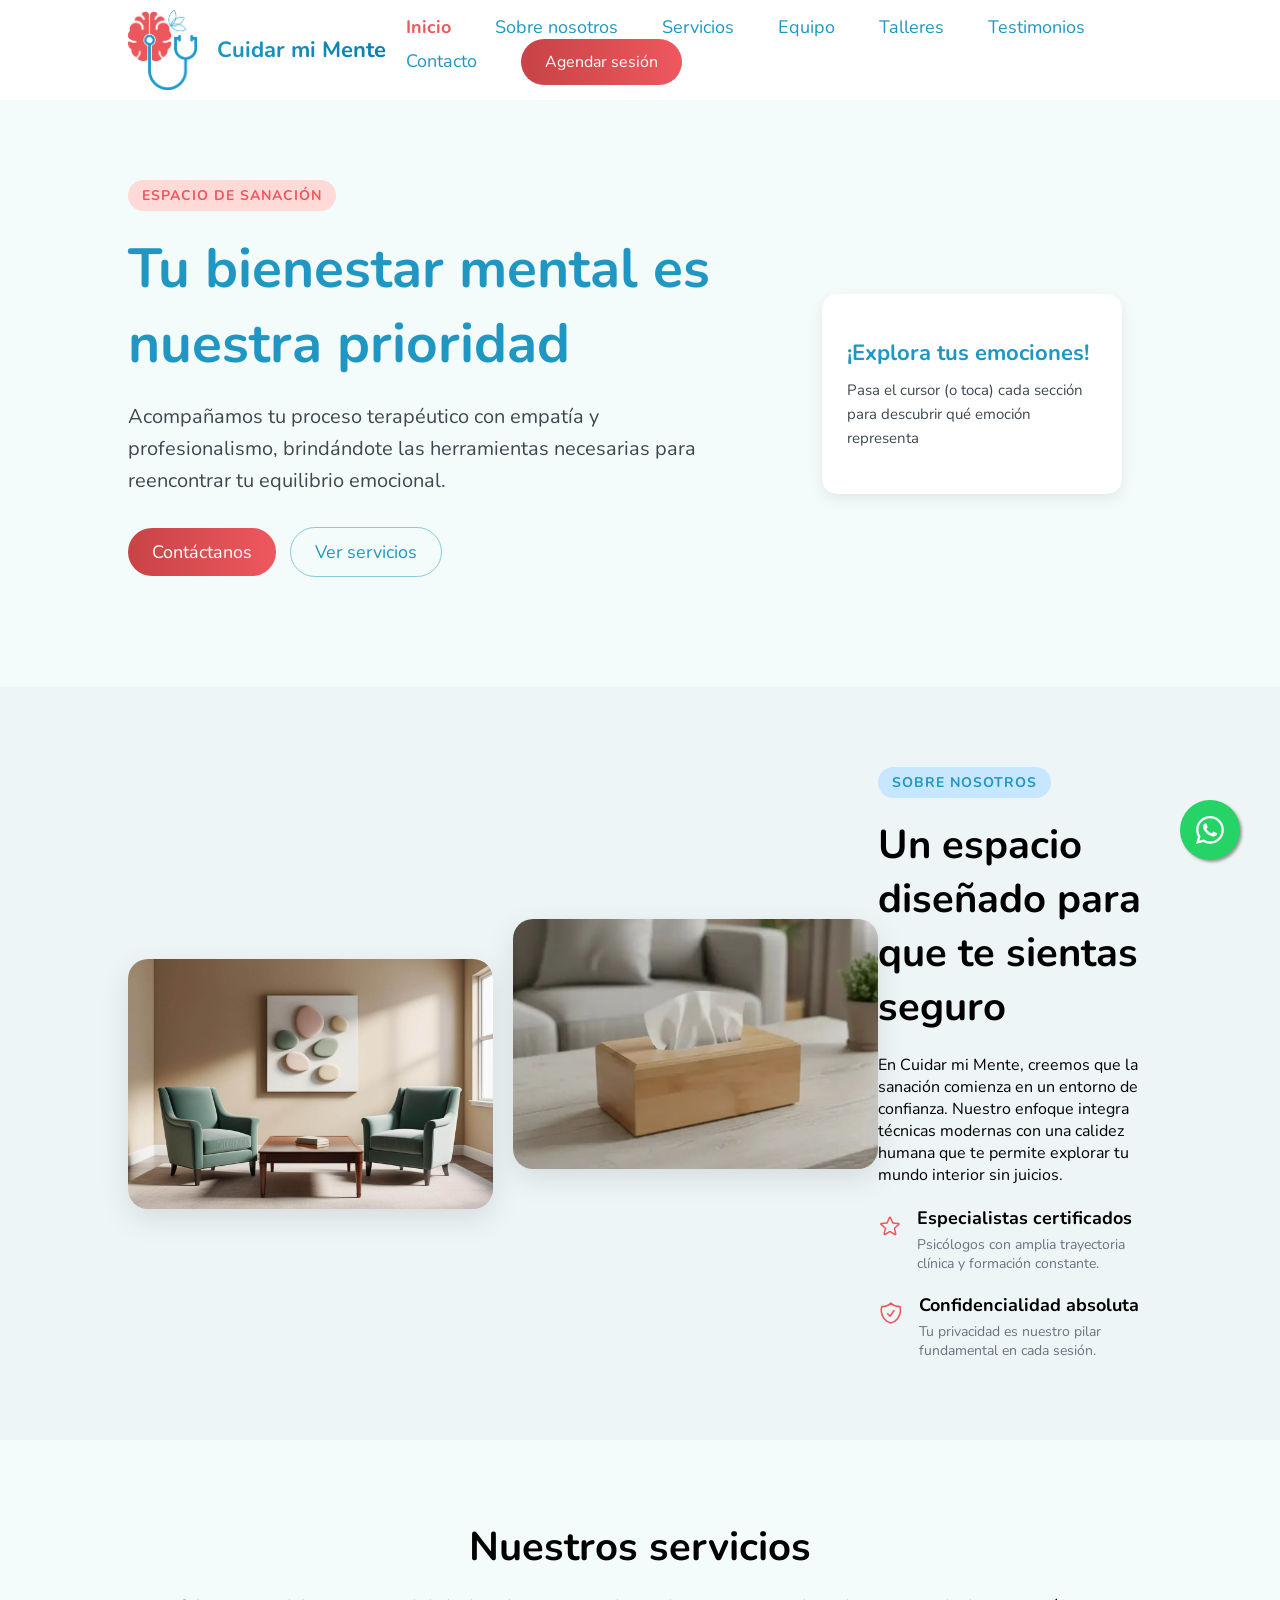
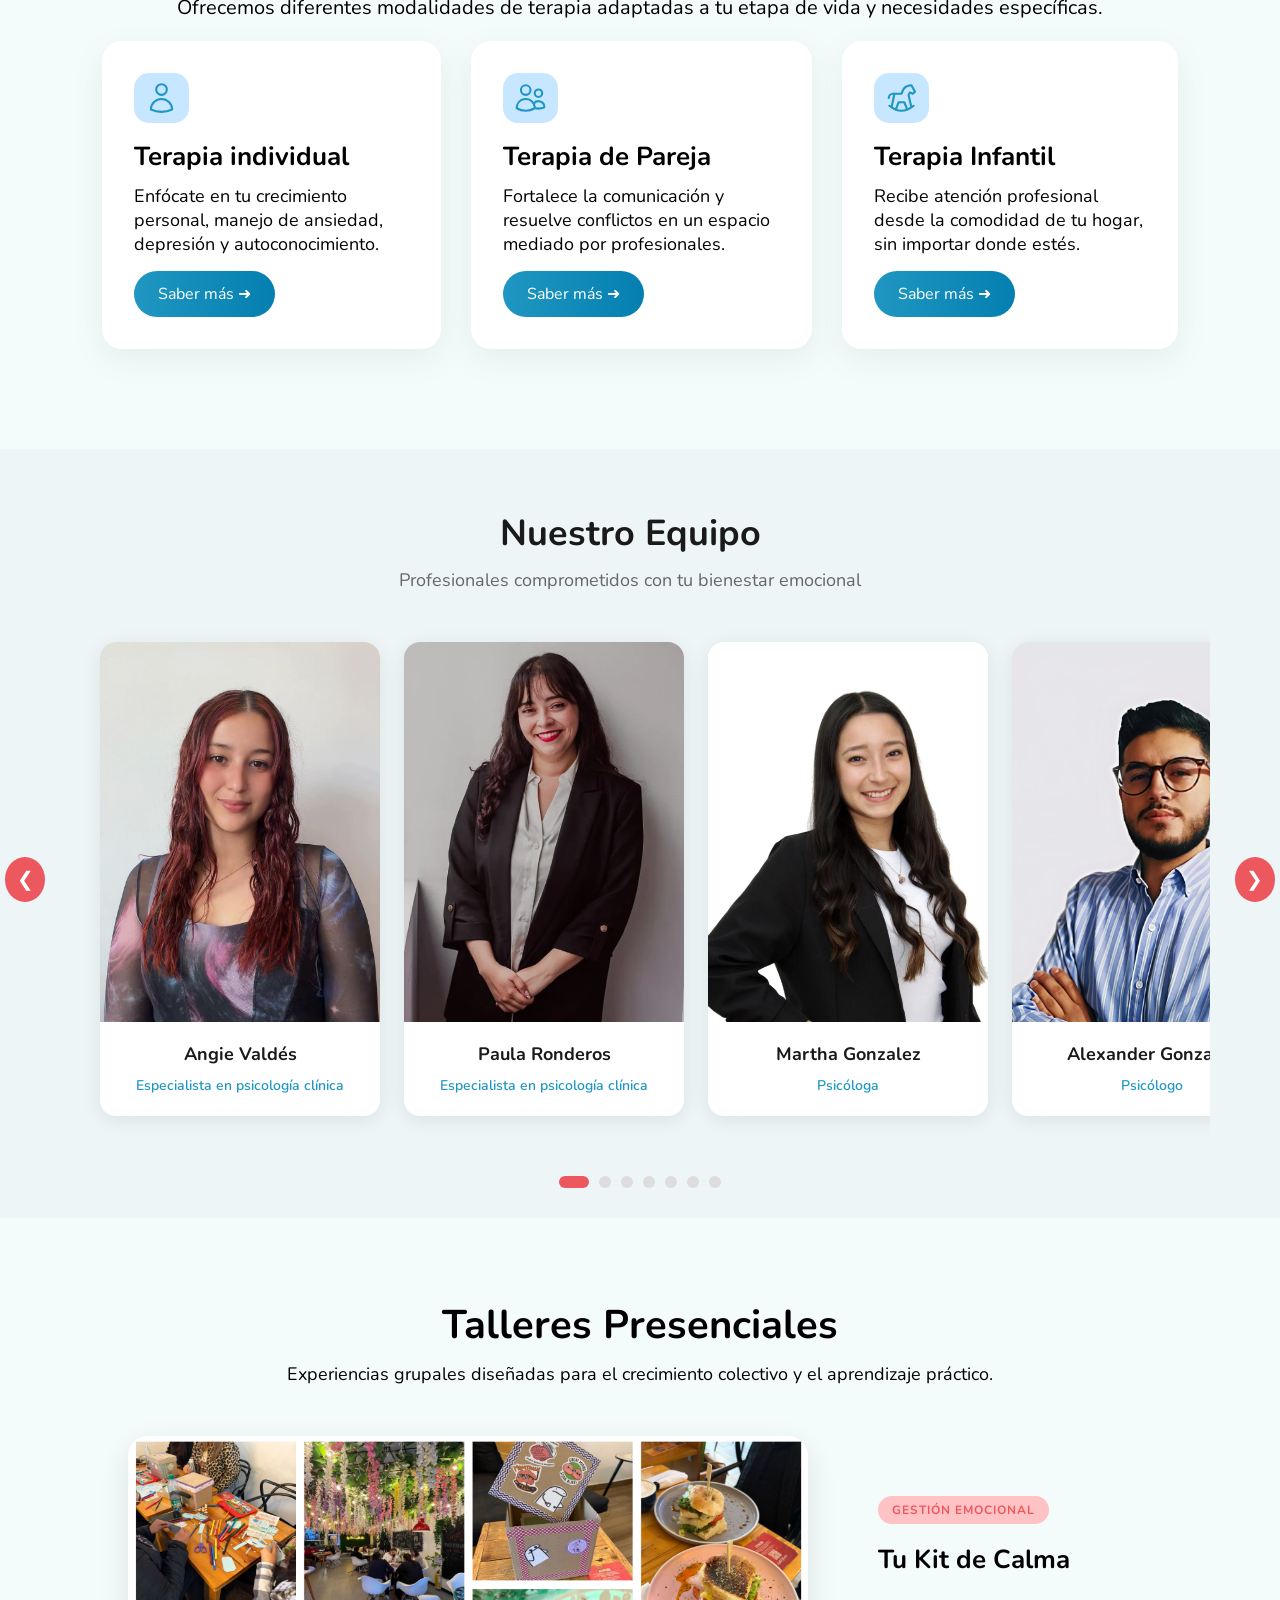
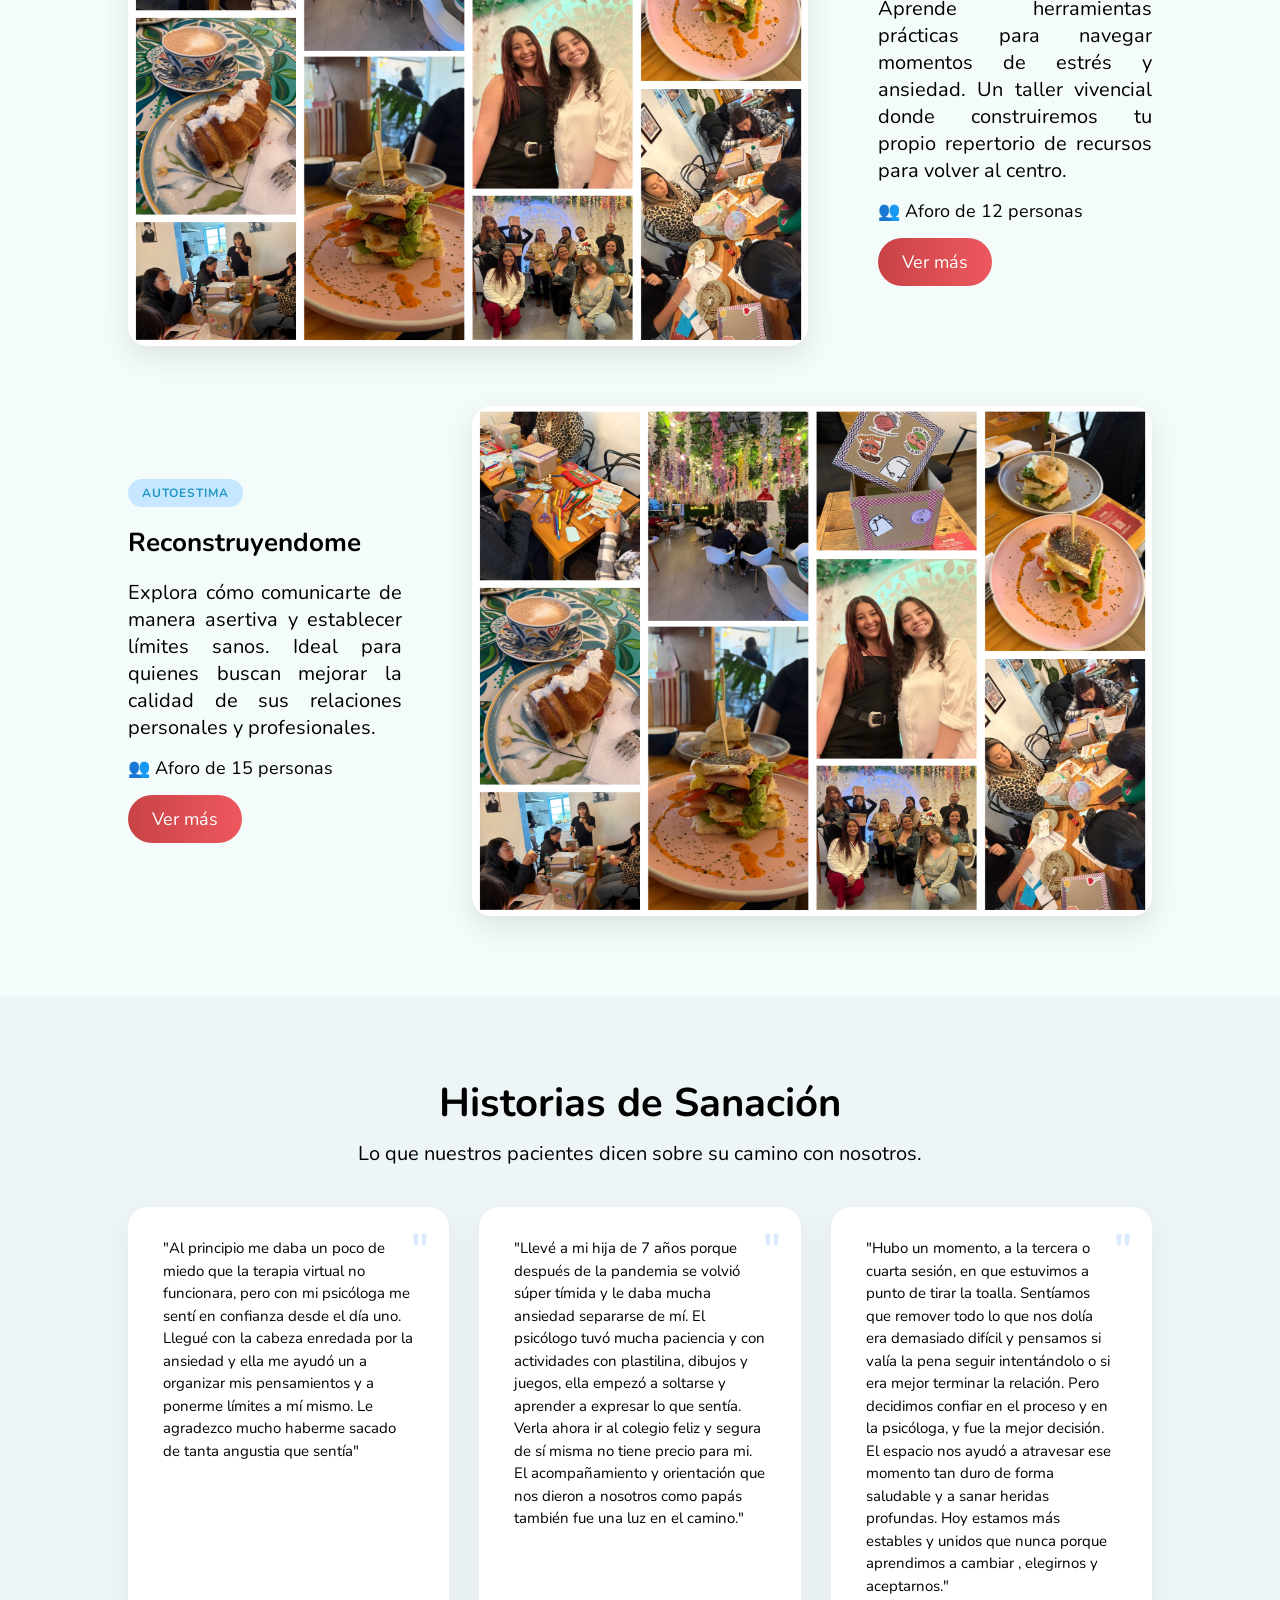
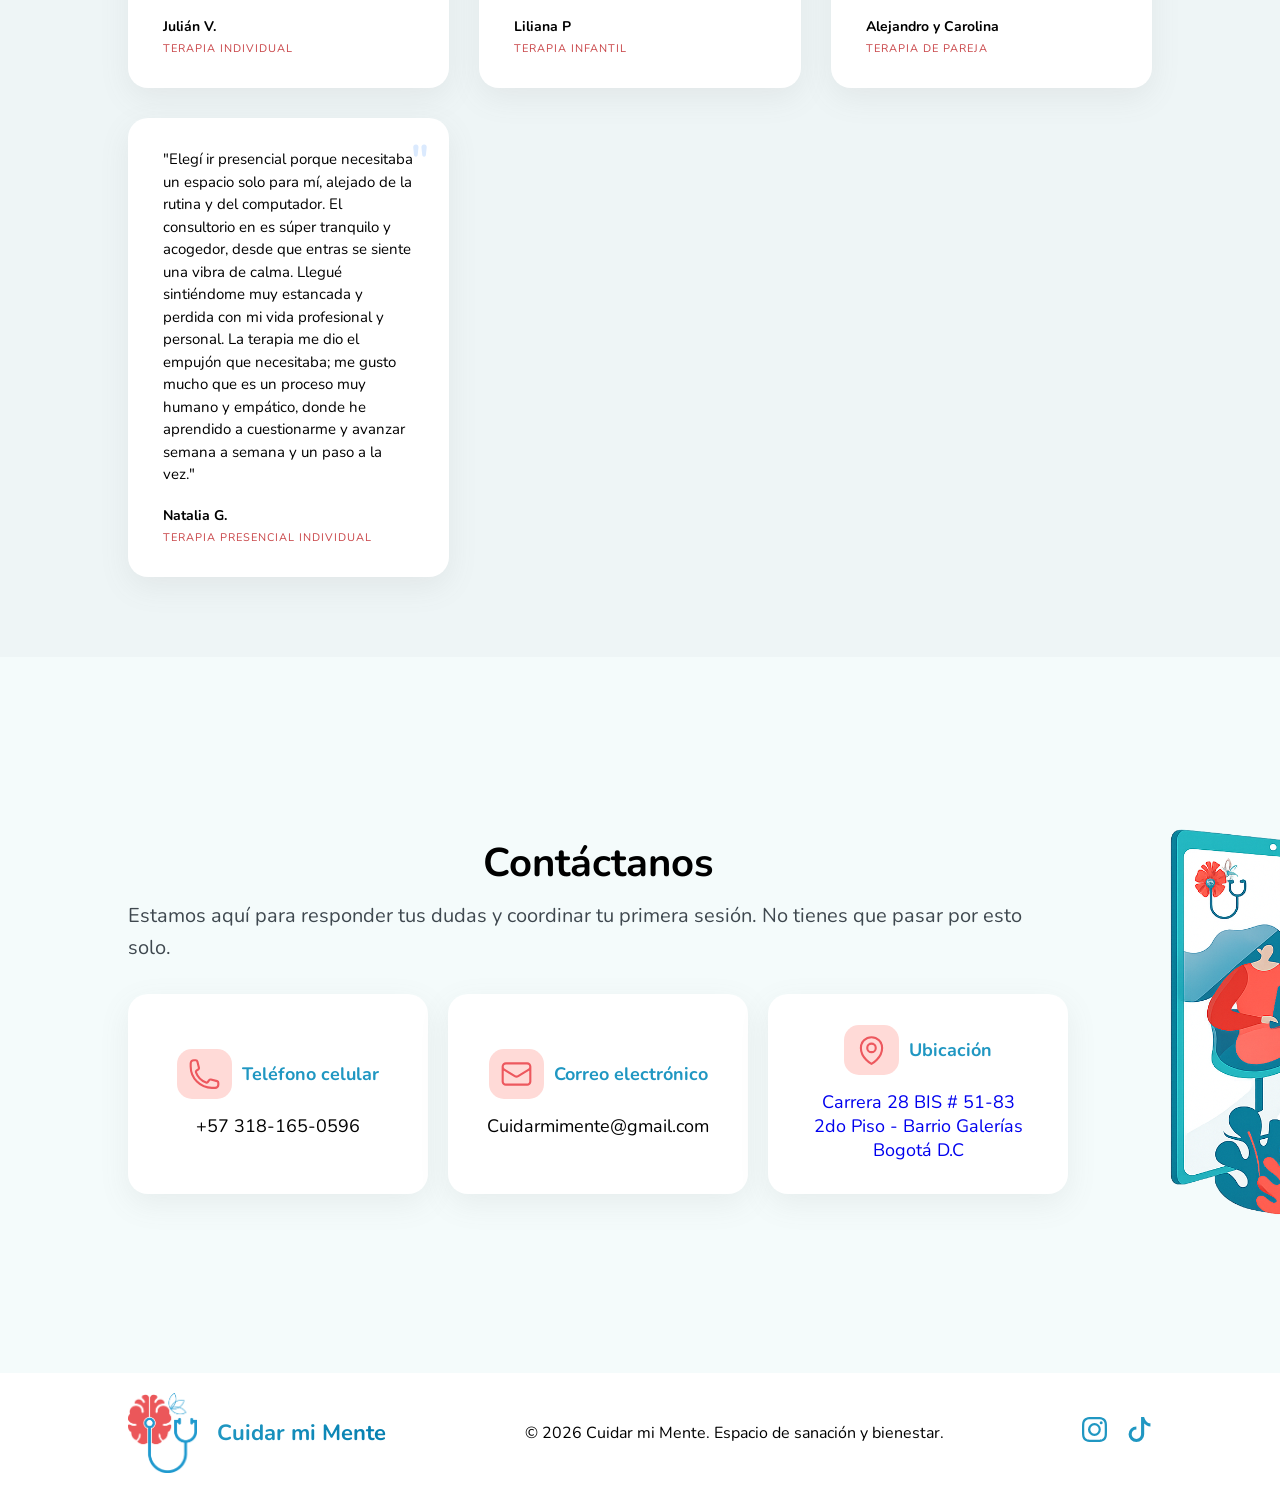
==== commit 12c086f9: "Primera versión de rueda de emociones" ====
--- a/index.html
+++ b/index.html
@@ -26,6 +26,11 @@
     />
     <link rel="stylesheet" href="css/styles.css" />
   </head>
+
+    <script src="https://d3js.org/d3.v7.min.js"></script>
+    <script src="./data/emociones.js"></script>
+    <script src="./js/ruleta.js"></script>
+
   <body>
     <!-- BOTON WHATSAPP -->
     <a
@@ -94,12 +99,12 @@
         </p>
 
         <div class="botones-inicio">
-          <a href="#contactanos" class="btn-action">Agendar cita</a>
+          <a href="#contactanos" class="btn-action">Contáctanos</a>
           <a href="#nuestros-servicios" class="btn-action">Ver servicios</a>
         </div>
       </div>
 
-      <div class="imagen-container">
+      <!-- <div class="imagen-container">
         <img src="img/imagen-inicio-4.png" />
         <div class="carta-flotante">
           <div class="icono-inicio">❤️</div>
@@ -108,7 +113,15 @@
             <span>100% Personalizada</span>
           </div>
         </div>
-      </div>
+      </div> -->
+      <div class="ruleta-container">
+        <div id="ruleta-emociones"></div>
+        <div class="ruleta-info" id="ruletaInfo">
+          <h4 id="ruletaTitulo">¡Explora tus emociones!</h4>
+          <p id="ruletaDesc">Pasa el cursor (o toca) cada sección para descubrir qué emoción representa</p>
+        </div>
+      </div>
+
     </section>
 
     <!-- SOBRE NOSOTROS -->
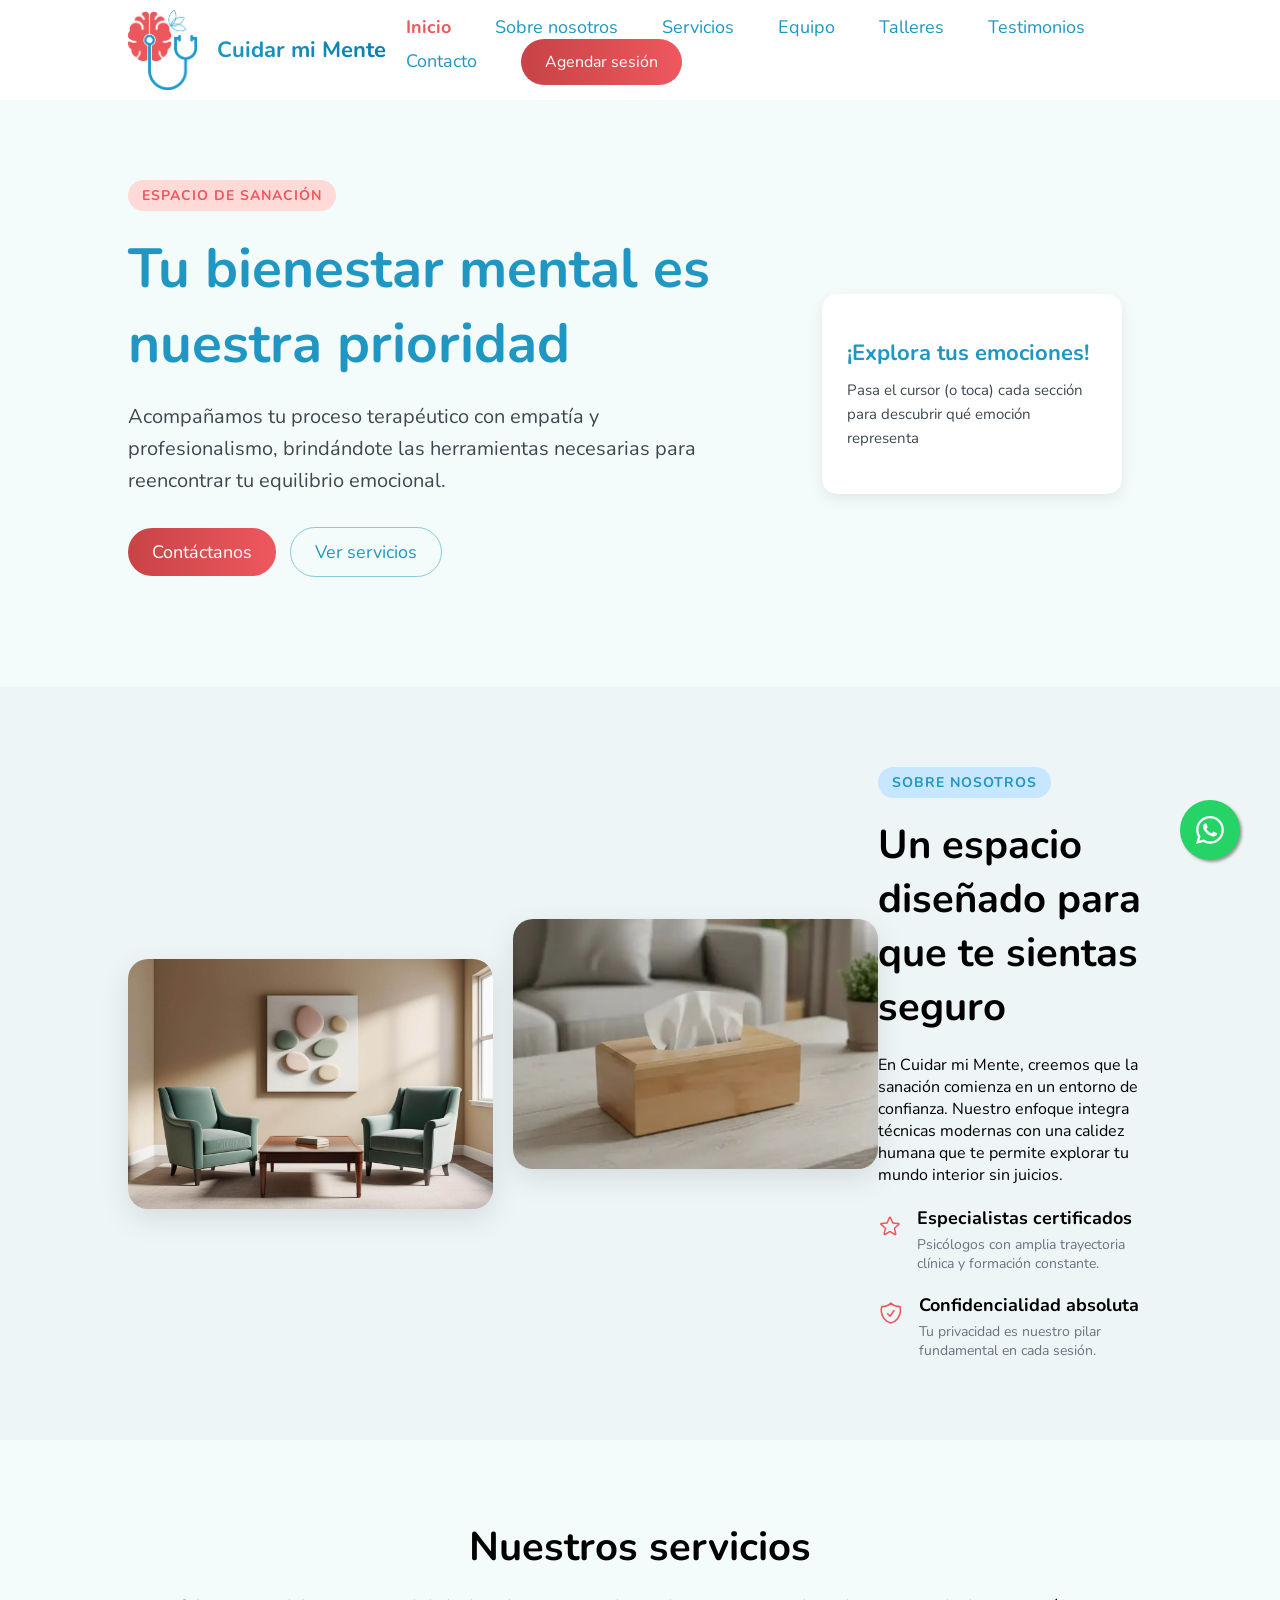
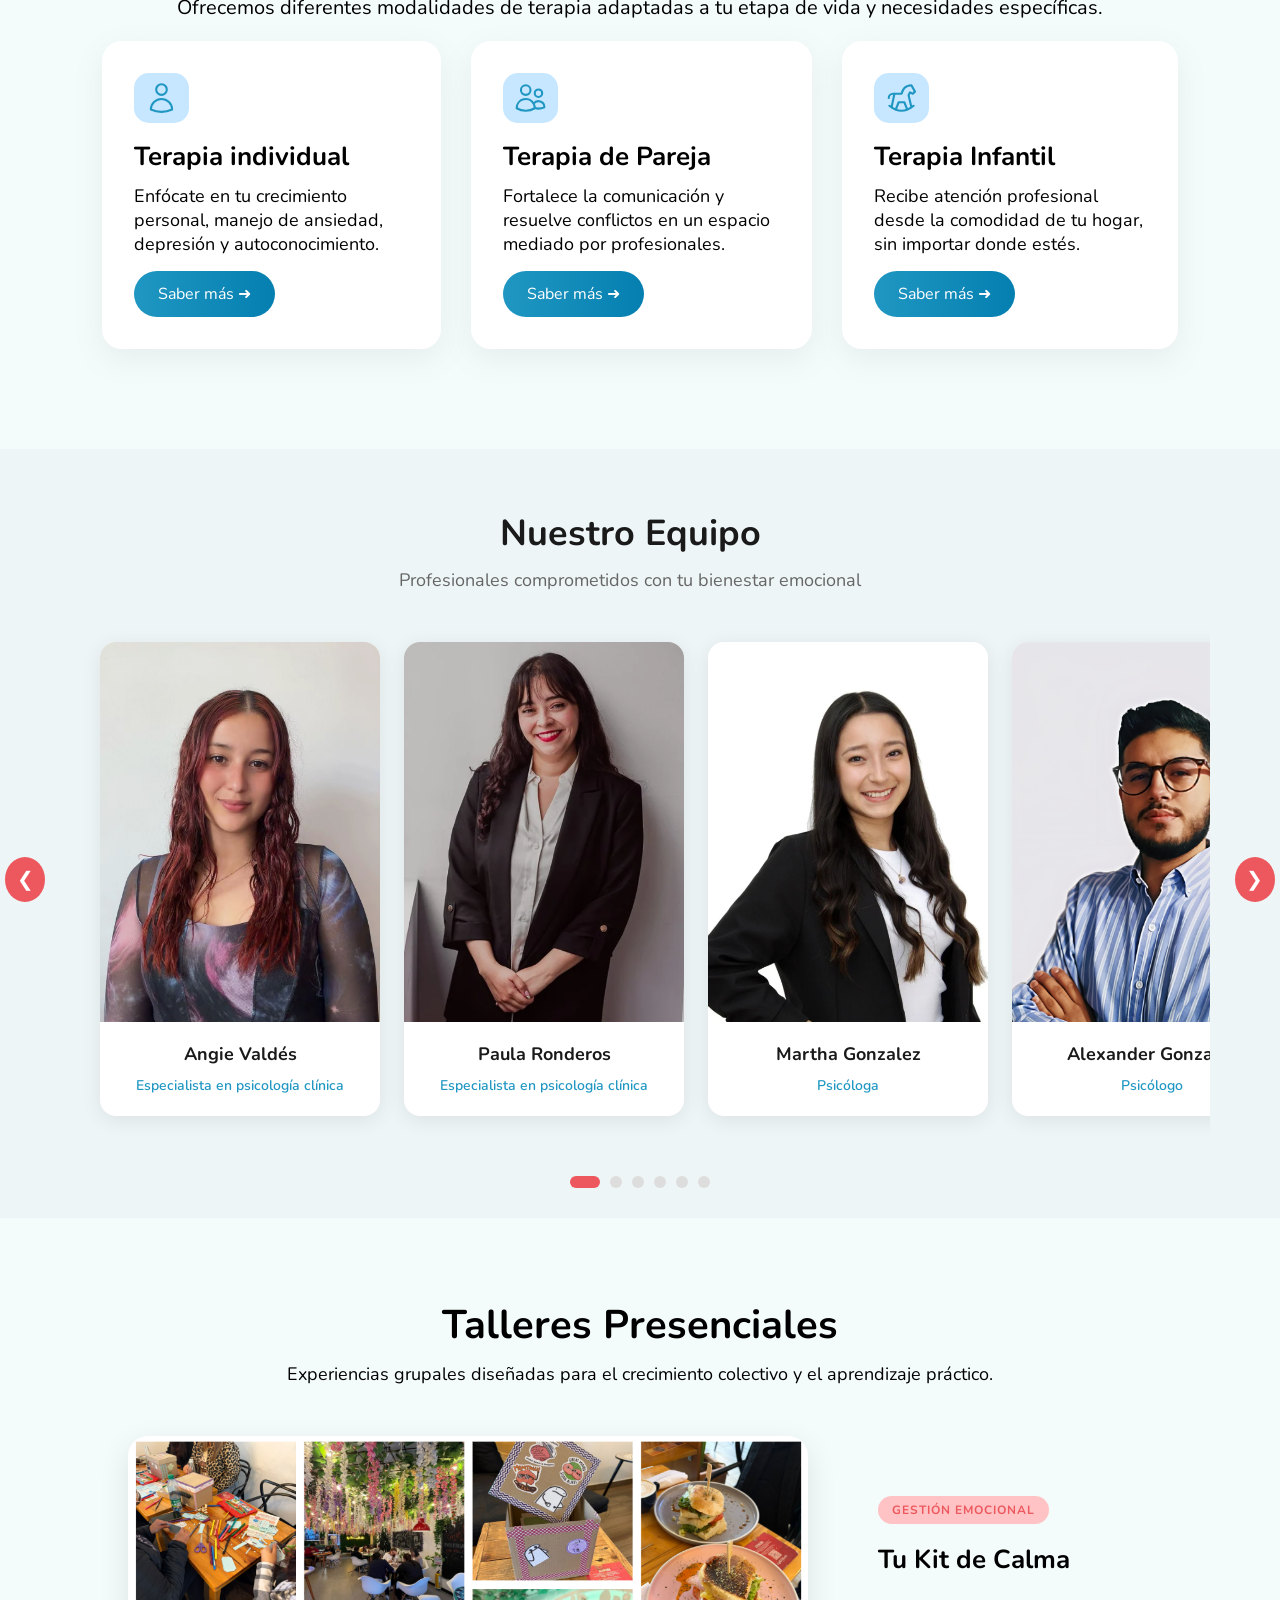
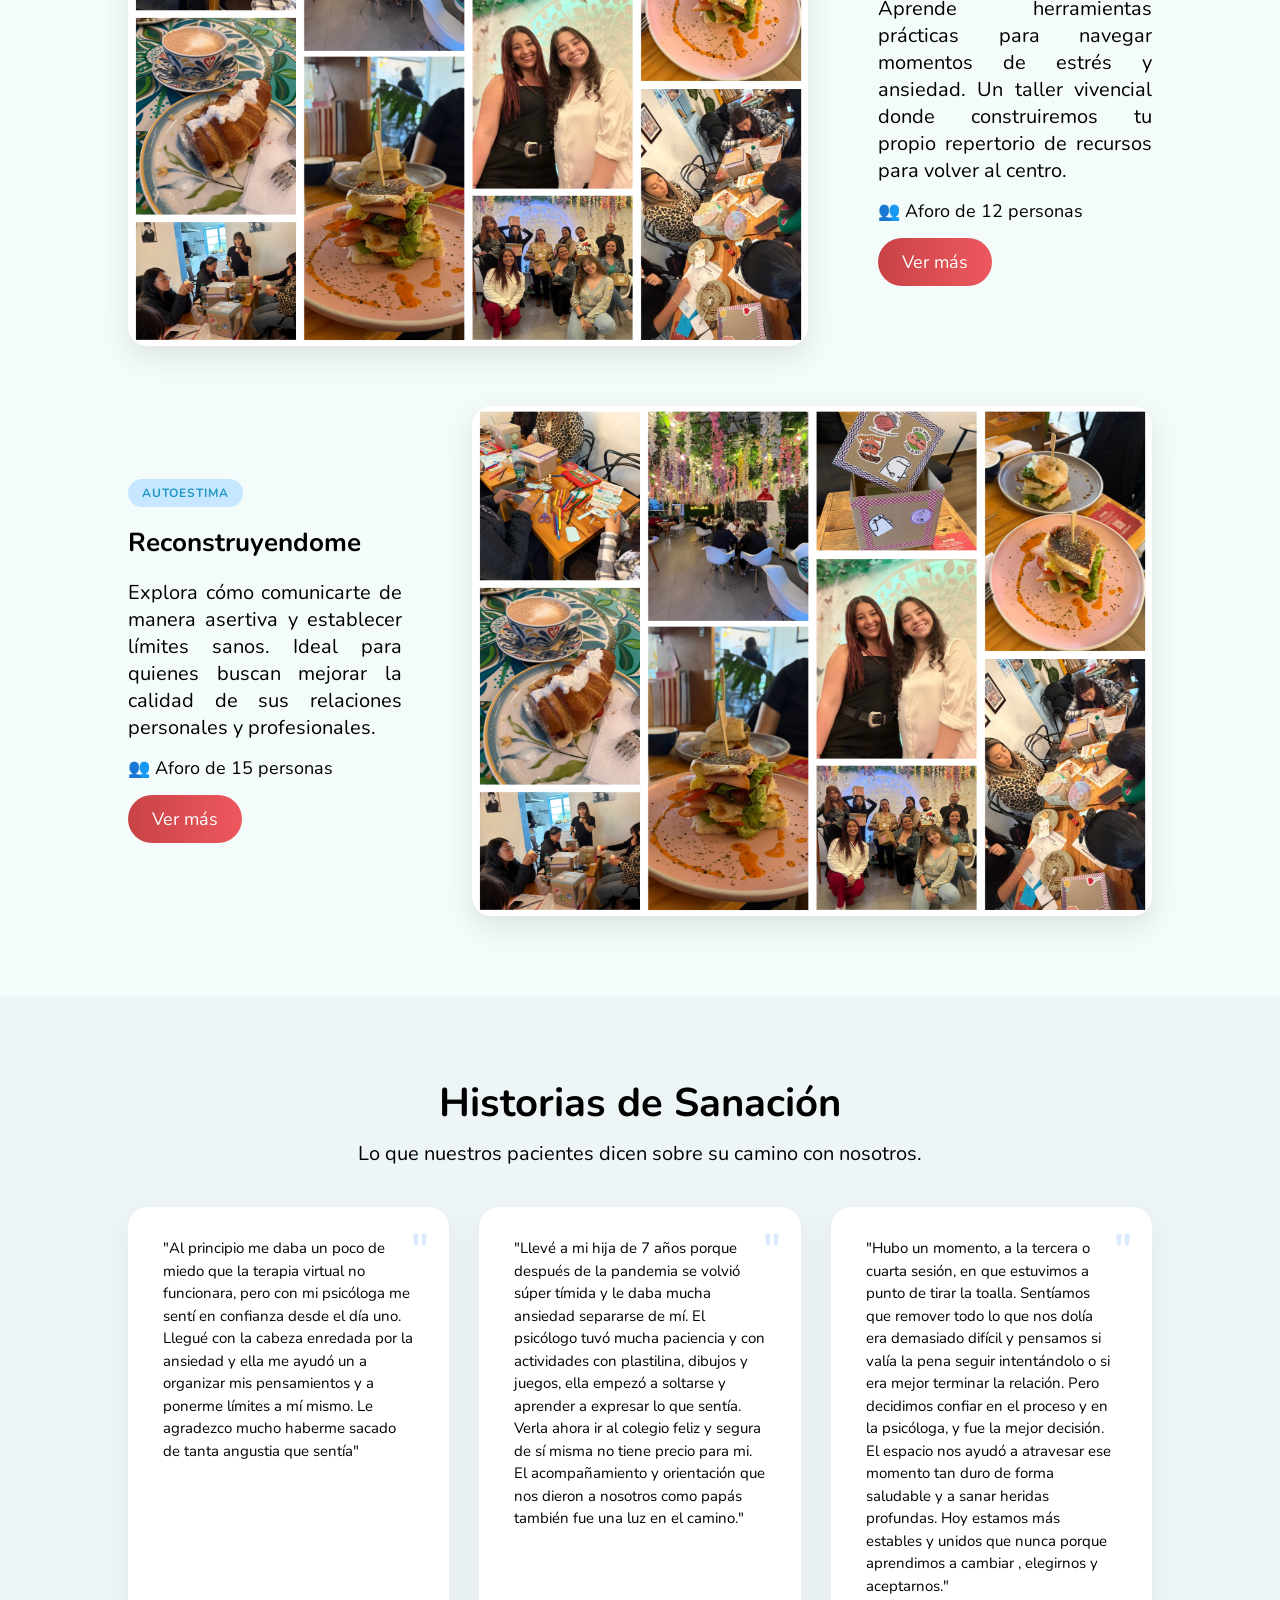
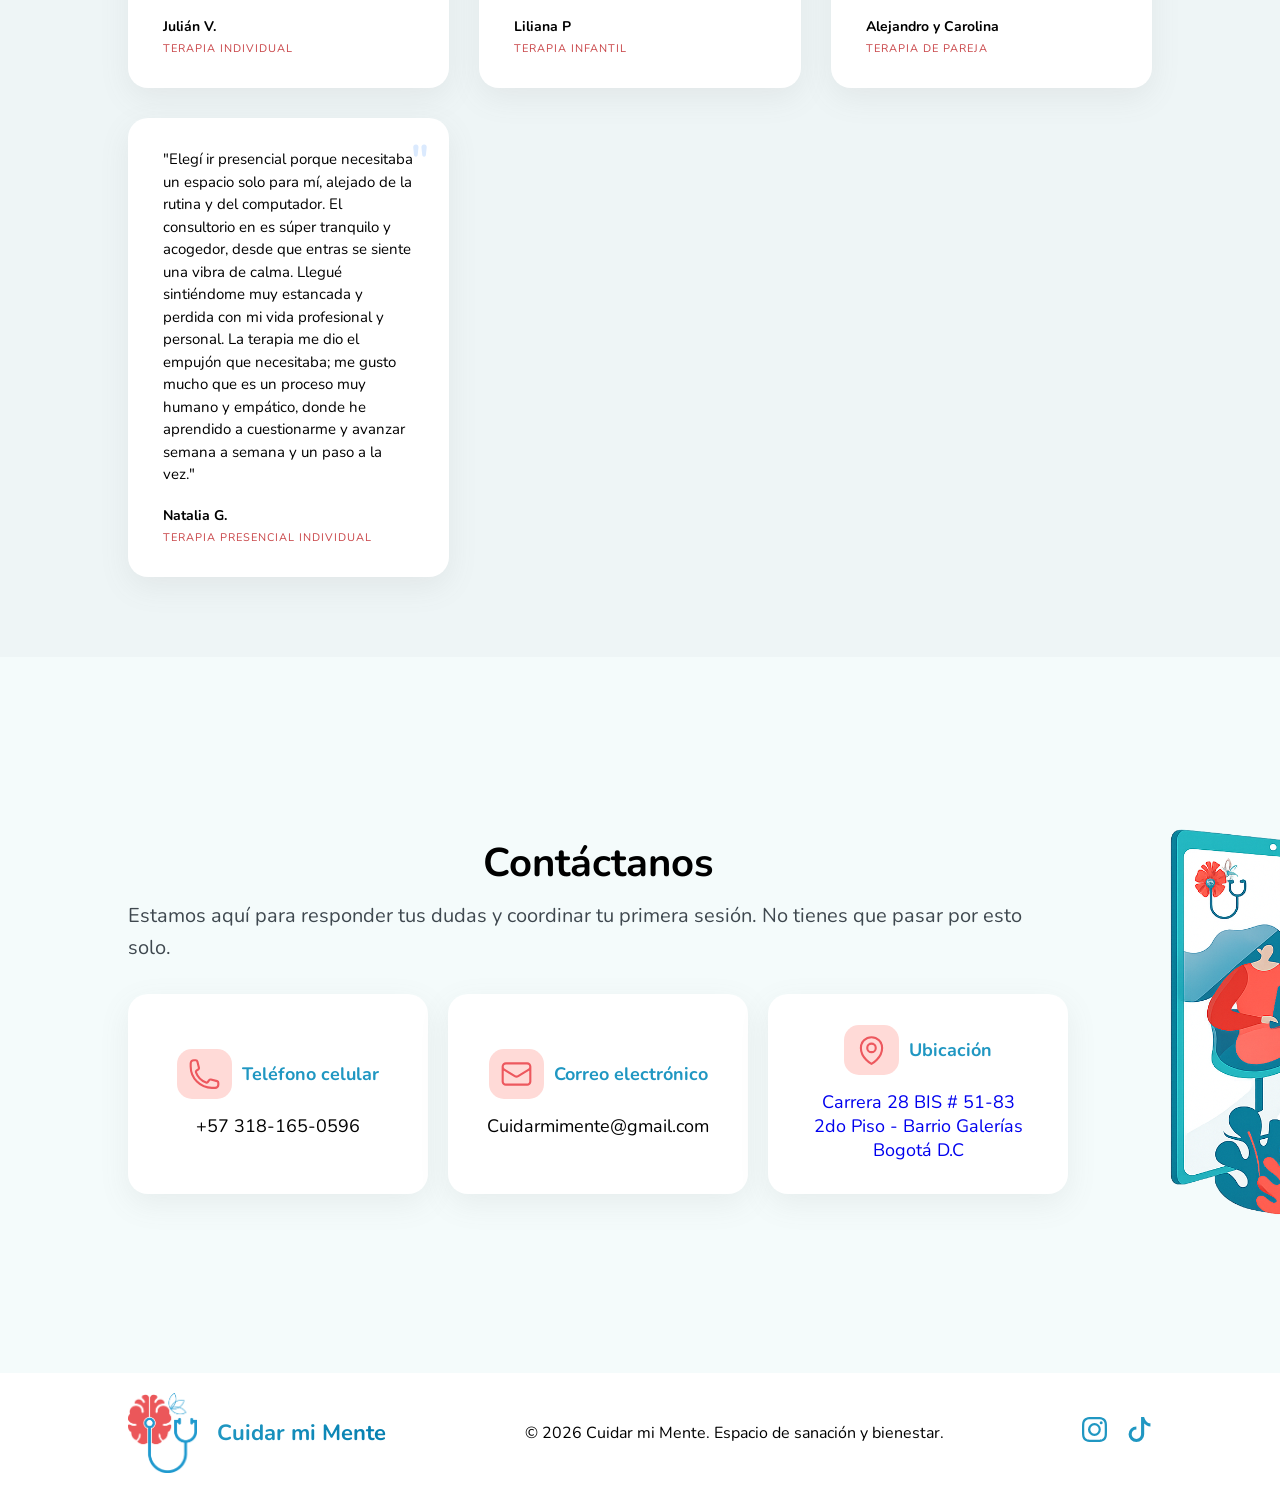
==== commit 12ea6546: "Ruleta final y actualización de profesionales" ====
--- a/index.html
+++ b/index.html
@@ -104,16 +104,6 @@
         </div>
       </div>
 
-      <!-- <div class="imagen-container">
-        <img src="img/imagen-inicio-4.png" />
-        <div class="carta-flotante">
-          <div class="icono-inicio">❤️</div>
-          <div>
-            <p class="titulo-card">Atención humana</p>
-            <span>100% Personalizada</span>
-          </div>
-        </div>
-      </div> -->
       <div class="ruleta-container">
         <div id="ruleta-emociones"></div>
         <div class="ruleta-info" id="ruletaInfo">
@@ -400,16 +390,7 @@
                 <span class="cargo-profesional">Psicóloga</span>
               </div>
             </div>
-            <!-- Profesional 7 -->
-            <div class="card-profesional" data-profesional="7">
-              <div class="card-profesional-img">
-                <img src="img/profesionales/foto-laura.jpeg" alt="Profesional 7" />
-              </div>
-              <div class="card-profesional-info">
-                <h4>Laura Guevara</h4>
-                <span class="cargo-profesional">Psicóloga</span>
-              </div>
-            </div>
+            
           </div>
         </div>
         <button class="carrusel-btn next-btn" aria-label="Siguiente">❯</button>
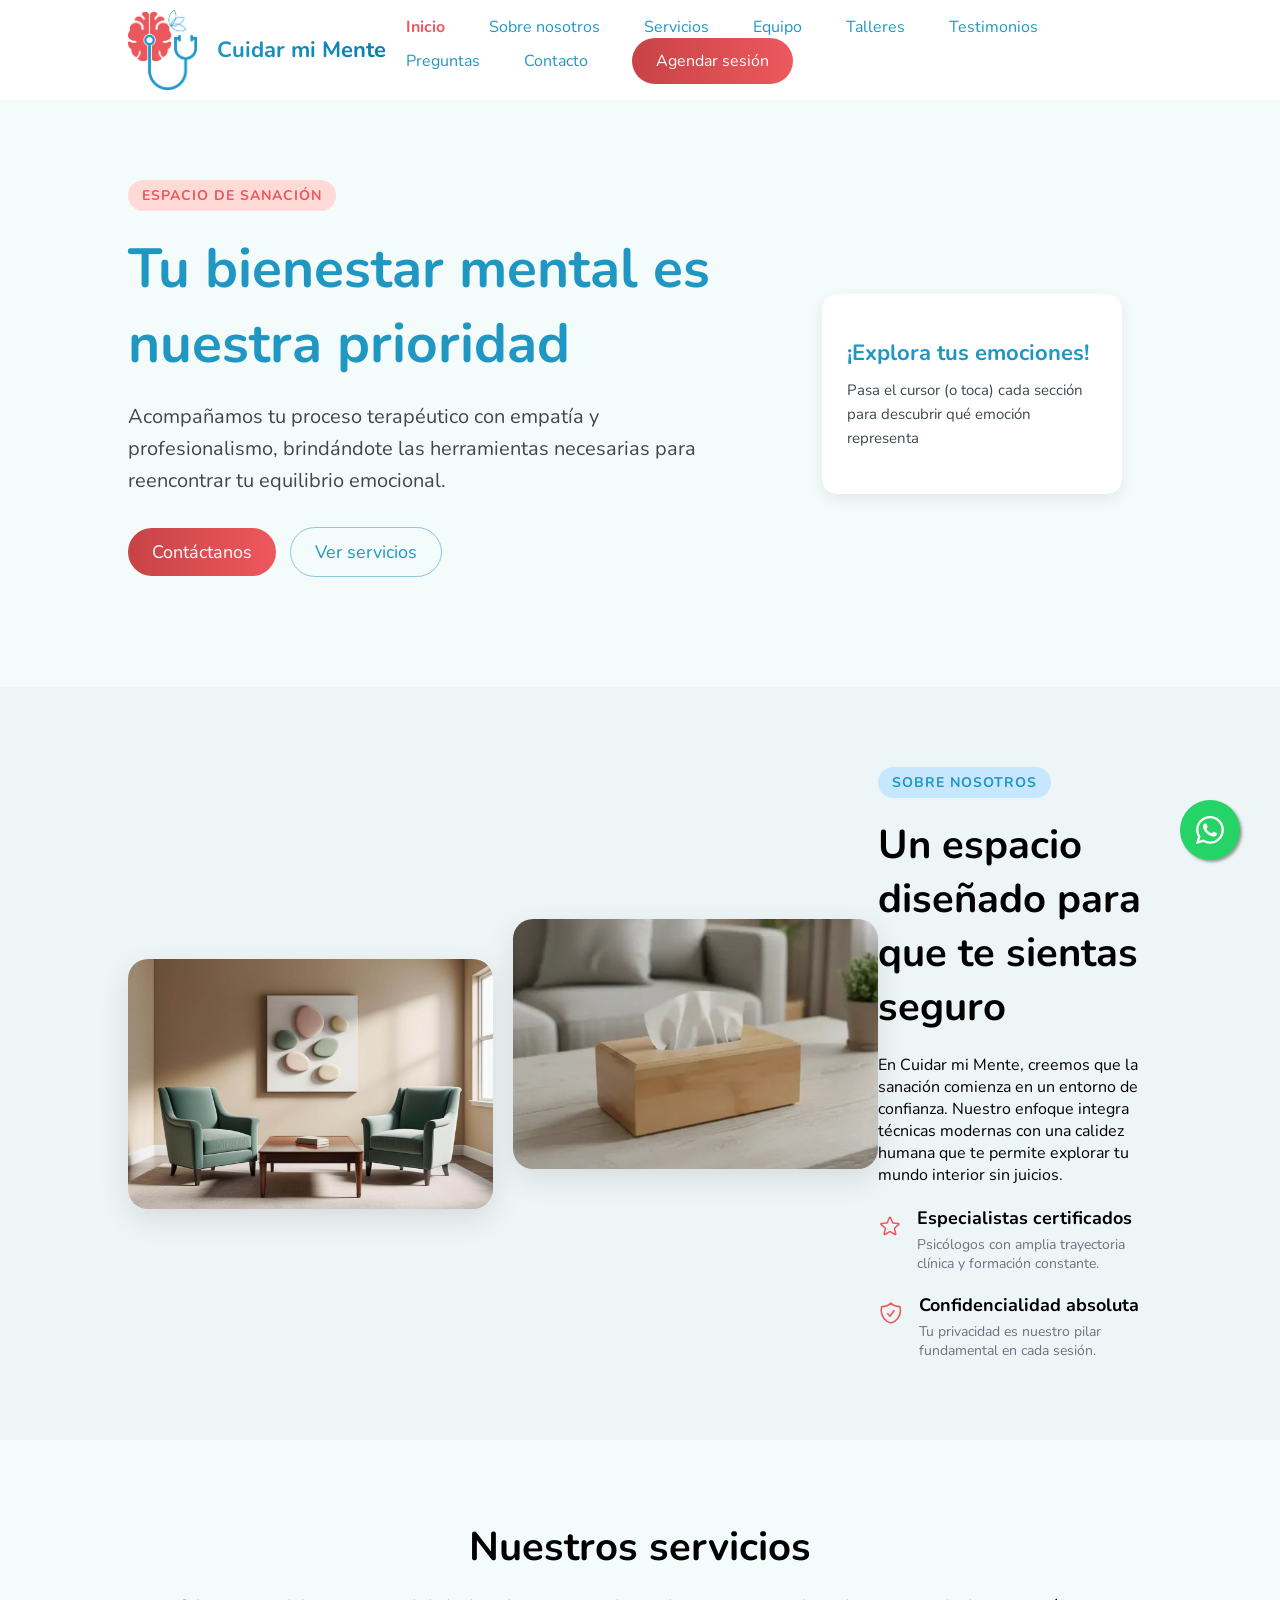
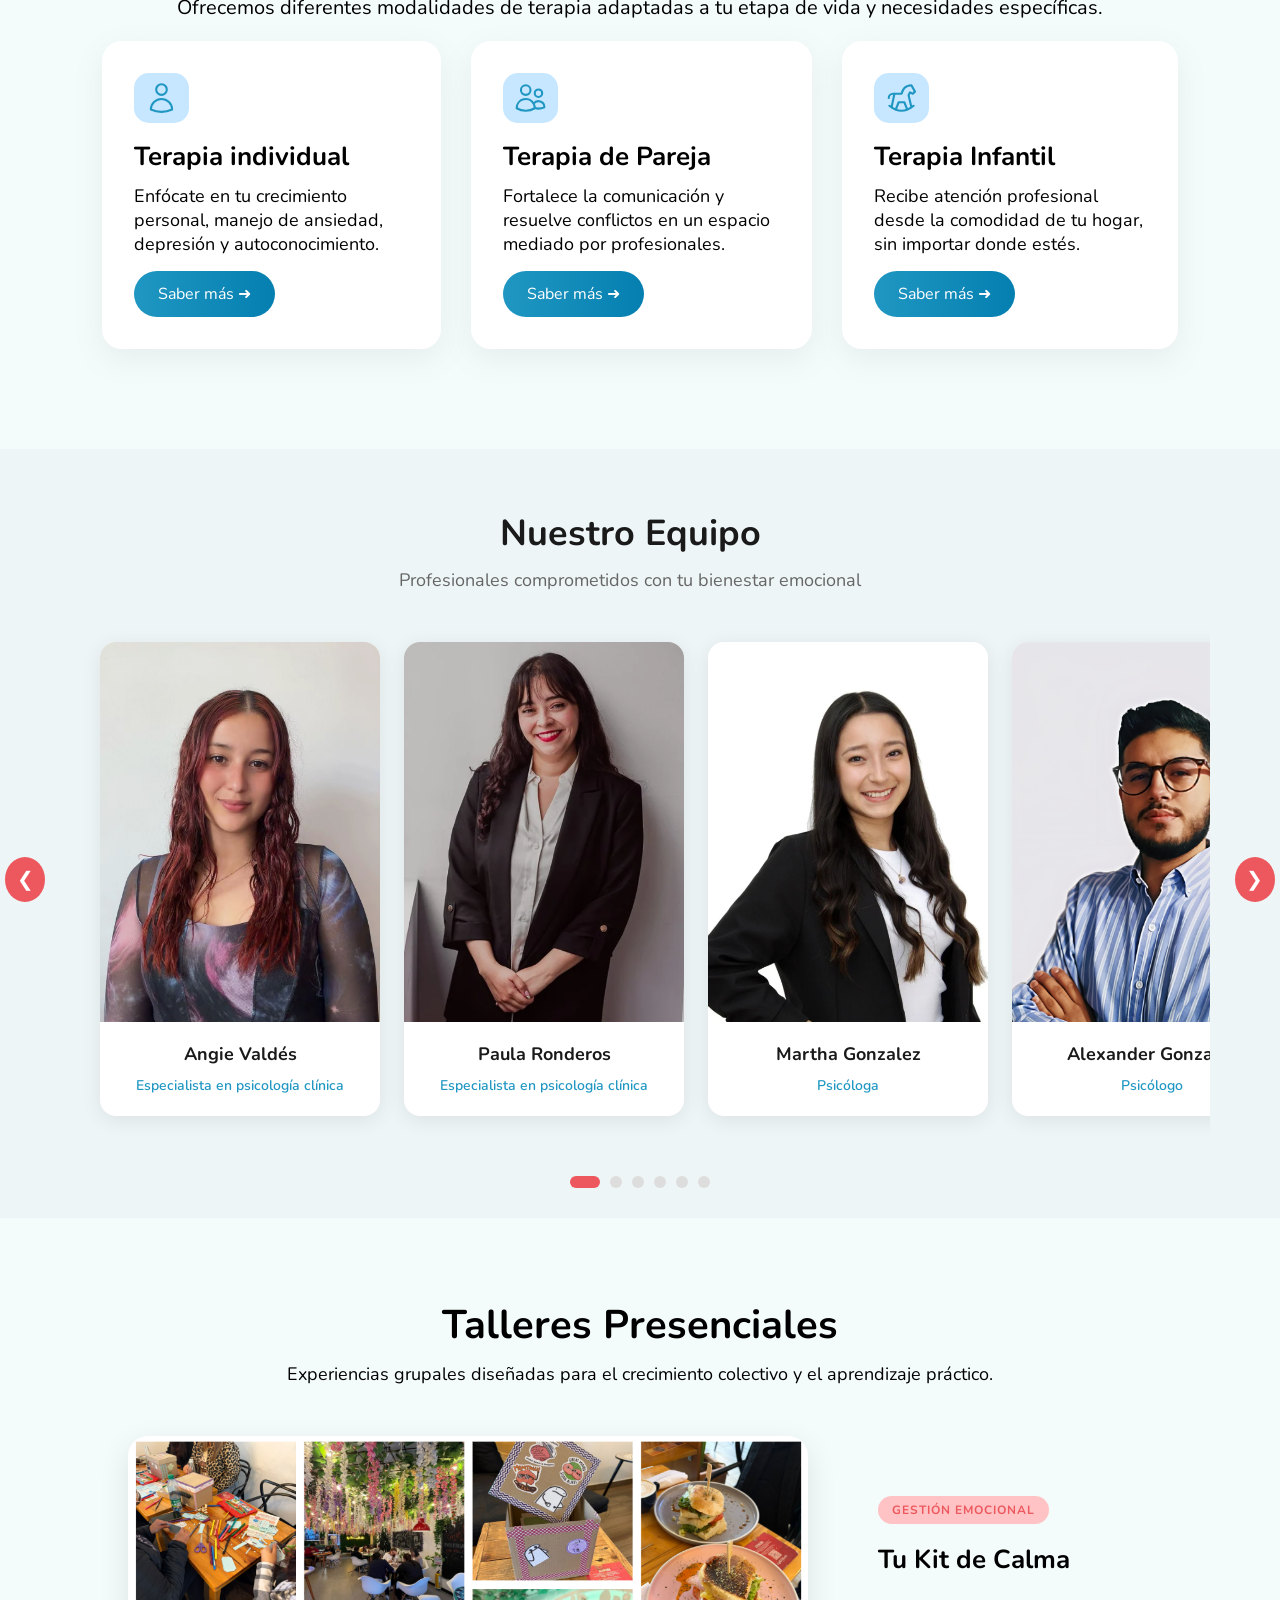
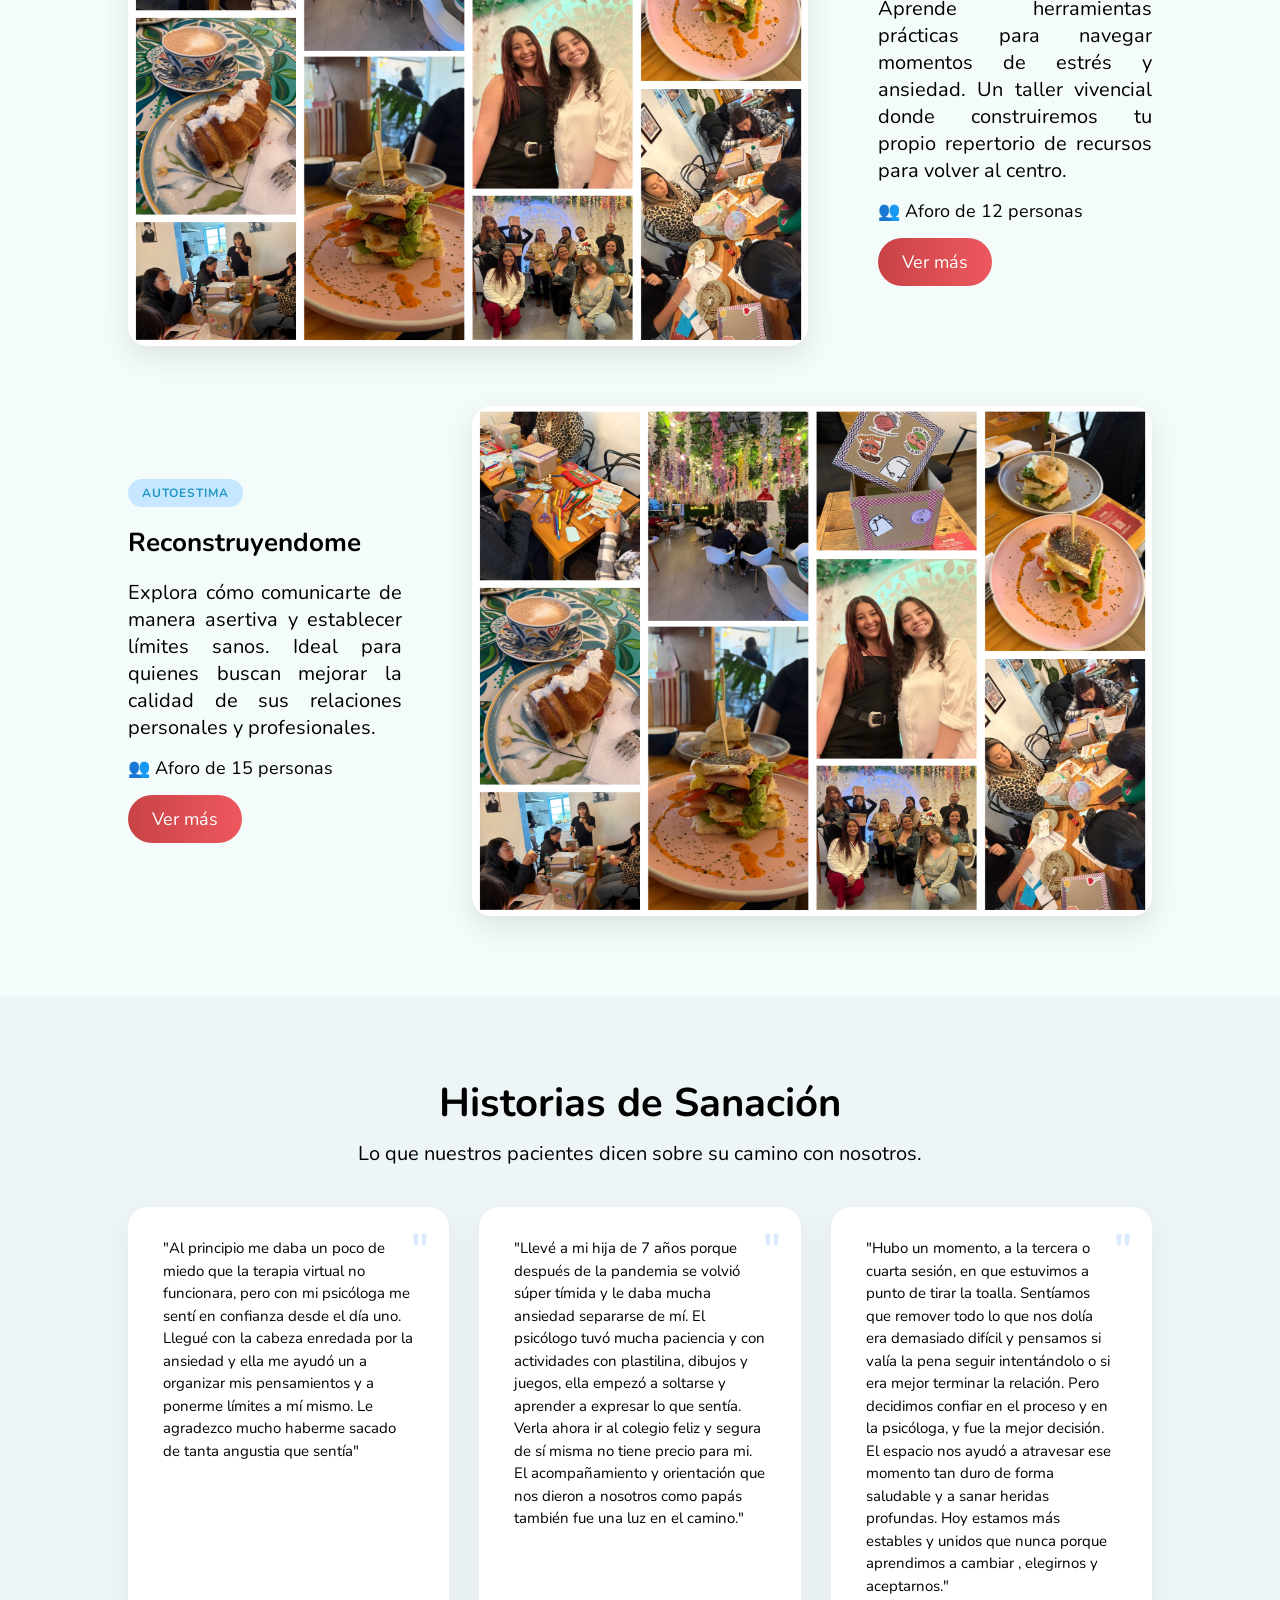
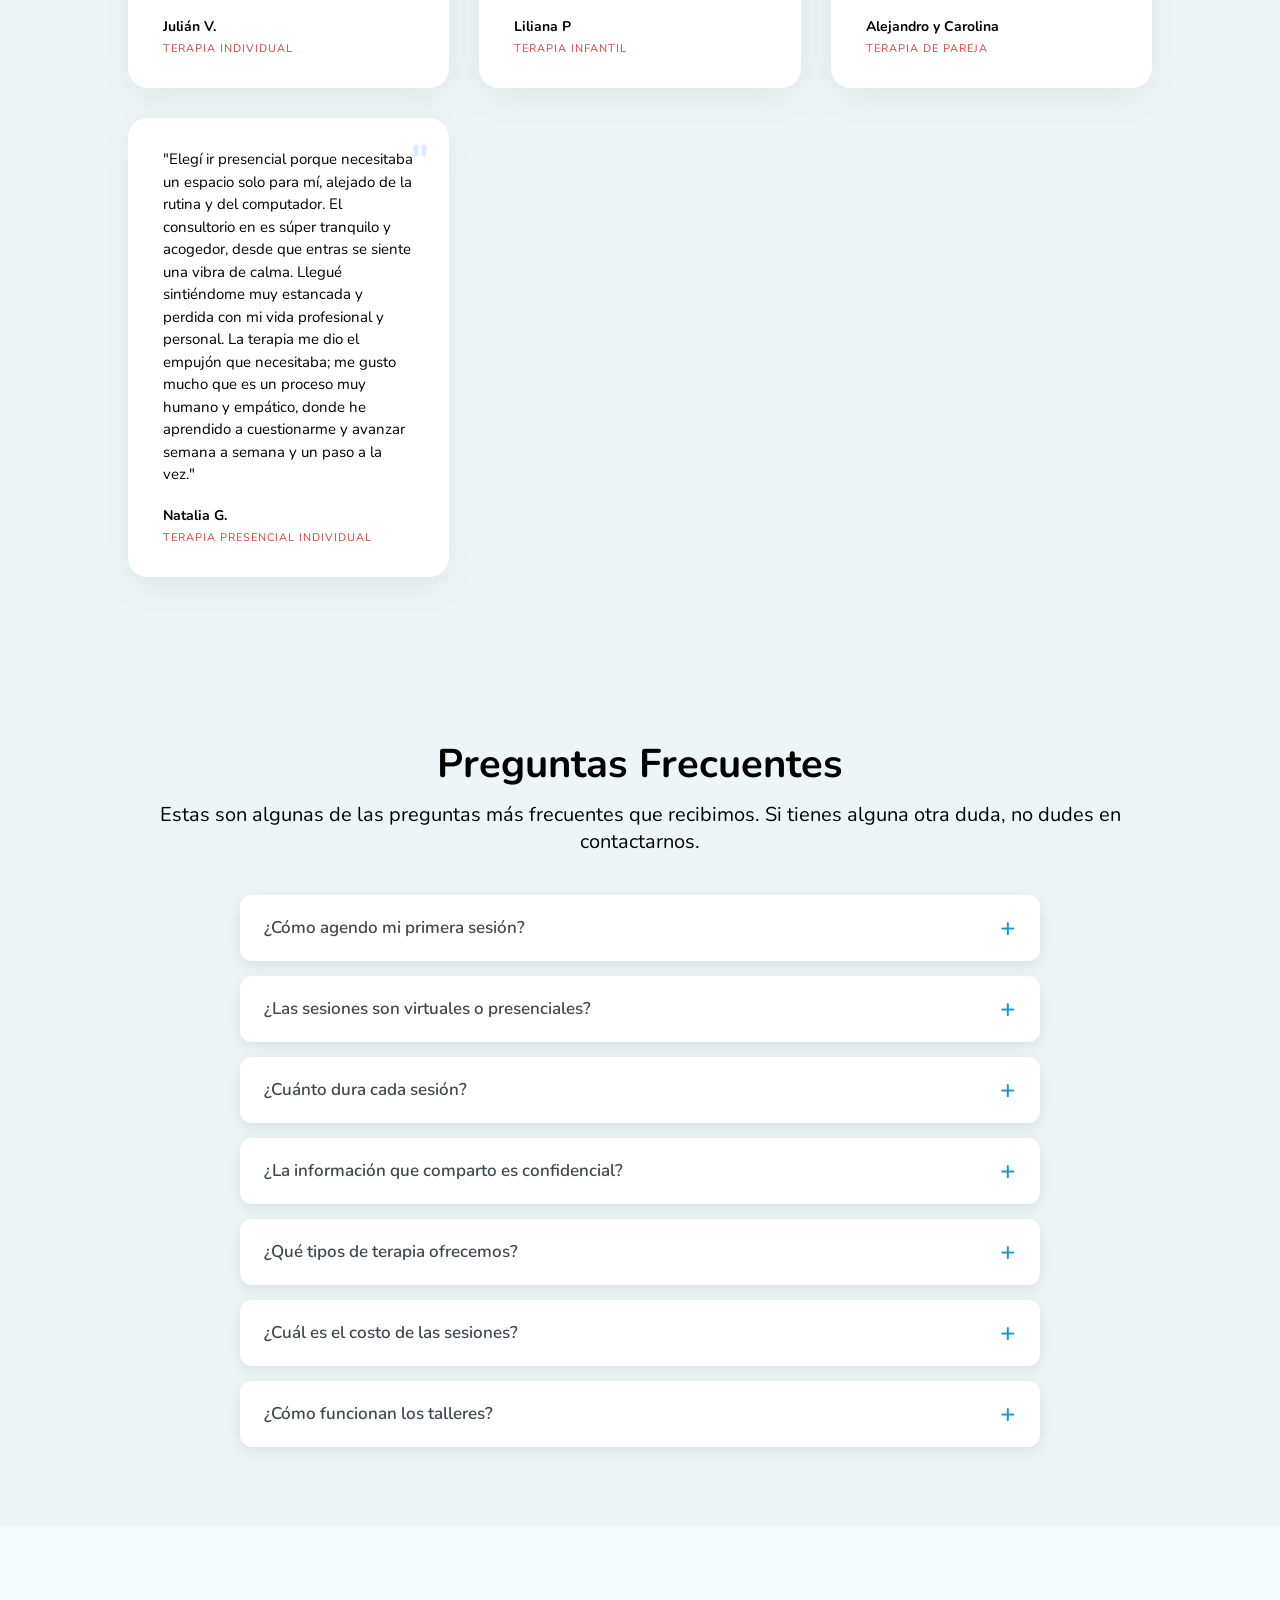
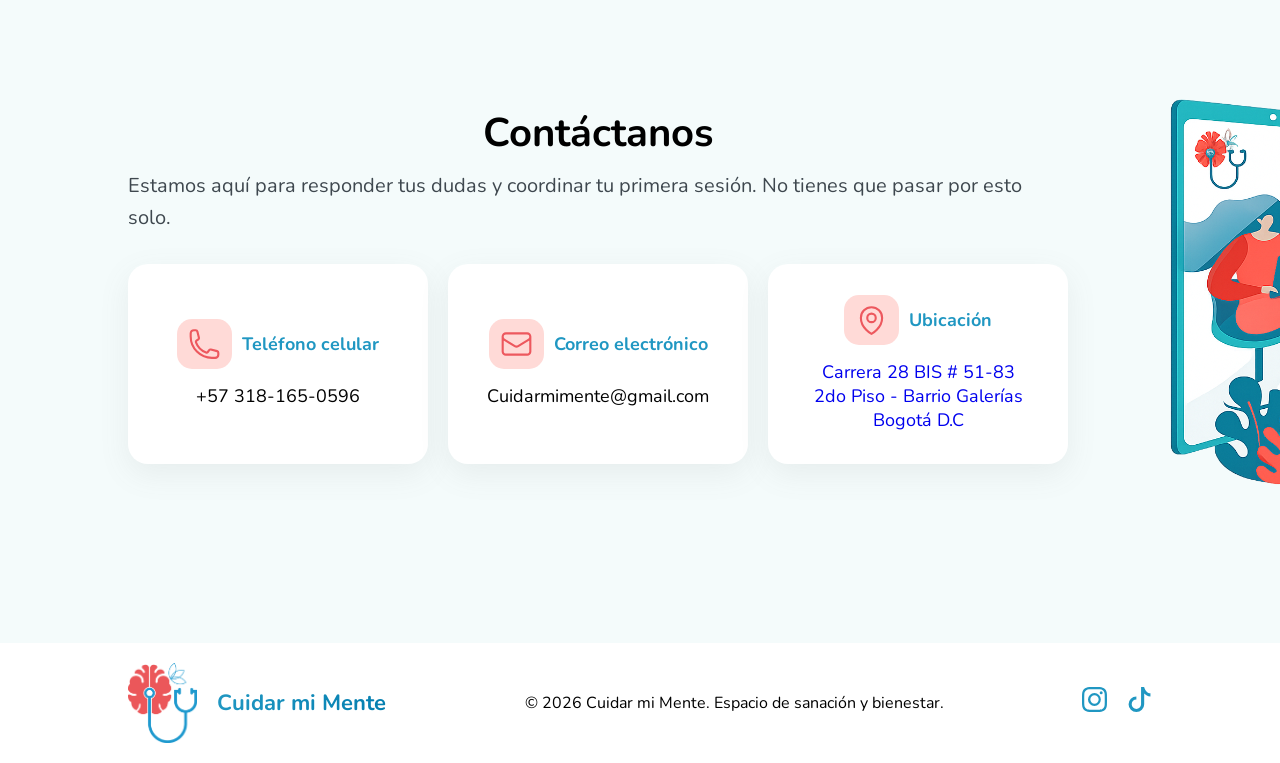
==== commit 22529ec1: "Se agregó la sección de Preguntas Frecuentes" ====
--- a/index.html
+++ b/index.html
@@ -55,10 +55,10 @@
 
     <!-- HEADER -->
     <header>
-      <div class="header-logo">
-        <img src="img/Log color F Sl.png" alt="Cuidar Mi Mente" />
+      <a href="#inicio" class="header-logo">
+        <img src="img/Log color F Sl.png" alt="Cuidar Mi Mente"/>
         <h1>Cuidar mi Mente</h1>
-      </div>
+      </a>
 
       <nav>
         <ul class="nav-links" id="navLinks">
@@ -68,6 +68,7 @@
           <li><a class="nav-sections" href="#profesionales">Equipo</a></li>
           <li><a class="nav-sections" href="#talleres">Talleres</a></li>
           <li><a class="nav-sections" href="#testimonios">Testimonios</a></li>
+          <li><a class="nav-sections" href="#preguntasFrecuentes">Preguntas</a></li>
           <li><a class="nav-sections" href="#contactanos">Contacto</a></li>
           <li class="nav-links-btn">
             <a
@@ -643,6 +644,113 @@
       </div>
     </section>
 
+    <!-- PREGUNTAS FRECUENTES -->
+    <section id="preguntasFrecuentes">
+      <div class="header-preguntas">
+        <h3>Preguntas Frecuentes</h3>
+        <p class="desc-preguntas">
+          Estas son algunas de las preguntas más frecuentes que recibimos. Si tienes alguna otra duda, no dudes en contactarnos.
+        </p>
+      </div>
+
+      <div class="faq-container">
+        <div class="faq-item">
+          <button class="faq-pregunta" aria-expanded="false">
+            <span>¿Cómo agendo mi primera sesión?</span>
+            <span class="faq-icono">+</span>
+          </button>
+          <div class="faq-respuesta">
+            <p>
+              Escríbenos por WhatsApp al 318 165 0596 o llena el formulario de la
+              sección Contáctanos y te responderemos a la brevedad.
+            </p>
+          </div>
+        </div>
+
+        <div class="faq-item">
+          <button class="faq-pregunta" aria-expanded="false">
+            <span>¿Las sesiones son virtuales o presenciales?</span>
+            <span class="faq-icono">+</span>
+          </button>
+          <div class="faq-respuesta">
+            <p>
+              Ambas modalidades. La atención virtual se realiza por videollamada
+              mediante un link enviado previamente por el profesional, y las
+              citas presenciales tienen lugar en nuestro consultorio en Bogotá,
+              sector Galerías.
+            </p>
+          </div>
+        </div>
+
+        <div class="faq-item">
+          <button class="faq-pregunta" aria-expanded="false">
+            <span>¿Cuánto dura cada sesión?</span>
+            <span class="faq-icono">+</span>
+          </button>
+          <div class="faq-respuesta">
+            <p>
+              Cada sesión tiene una duración de 45 minutos a una hora,
+              adaptándose siempre a tu ritmo y dinámica.
+            </p>
+          </div>
+        </div>
+
+        <div class="faq-item">
+          <button class="faq-pregunta" aria-expanded="false">
+            <span>¿La información que comparto es confidencial?</span>
+            <span class="faq-icono">+</span>
+          </button>
+          <div class="faq-respuesta">
+            <p>
+              Sí. La confidencialidad es absoluta: todo lo que compartes en
+              sesión se maneja bajo estricta reserva.
+            </p>
+          </div>
+        </div>
+
+        <div class="faq-item">
+          <button class="faq-pregunta" aria-expanded="false">
+            <span>¿Qué tipos de terapia ofrecemos?</span>
+            <span class="faq-icono">+</span>
+          </button>
+          <div class="faq-respuesta">
+            <p>
+              Ofrecemos terapia individual, terapia de pareja y terapia
+              infantil, adaptadas a tu etapa de vida y necesidades.
+            </p>
+          </div>
+        </div>
+
+        <div class="faq-item">
+          <button class="faq-pregunta" aria-expanded="false">
+            <span>¿Cuál es el costo de las sesiones?</span>
+            <span class="faq-icono">+</span>
+          </button>
+          <div class="faq-respuesta">
+            <p>
+              Escríbenos por WhatsApp al 318 165 0596 para conocer nuestras
+              tarifas y formas de pago.
+            </p>
+          </div>
+        </div>
+
+        <div class="faq-item">
+          <button class="faq-pregunta" aria-expanded="false">
+            <span>¿Cómo funcionan los talleres?</span>
+            <span class="faq-icono">+</span>
+          </button>
+          <div class="faq-respuesta">
+            <p>
+              Son talleres presenciales de gestión emocional, cada uno con su
+              duración y valor definidos (por ejemplo, Tu Kit de Calma: 2 horas
+              y media, $85.000 COP). Consulta la sección Talleres para ver la
+              agenda disponible.
+            </p>
+          </div>
+        </div>
+      </div>
+    </section>
+
     <!-- CONTACTANOS -->
     <section id="contactanos">
       <div class="contenido-contactanos">
--- a/css/styles.css
+++ b/css/styles.css
@@ -7,7 +7,9 @@
 @import "sections/talleres.css";
 @import "sections/testimonios.css";
 @import "sections/contacto.css";
+@import "sections/preguntas.css";
 @import "sections/popups.css";
 @import "sections/footer.css";
 @import "sections/whatsapp.css";
 @import "sections/responsive.css";
+
